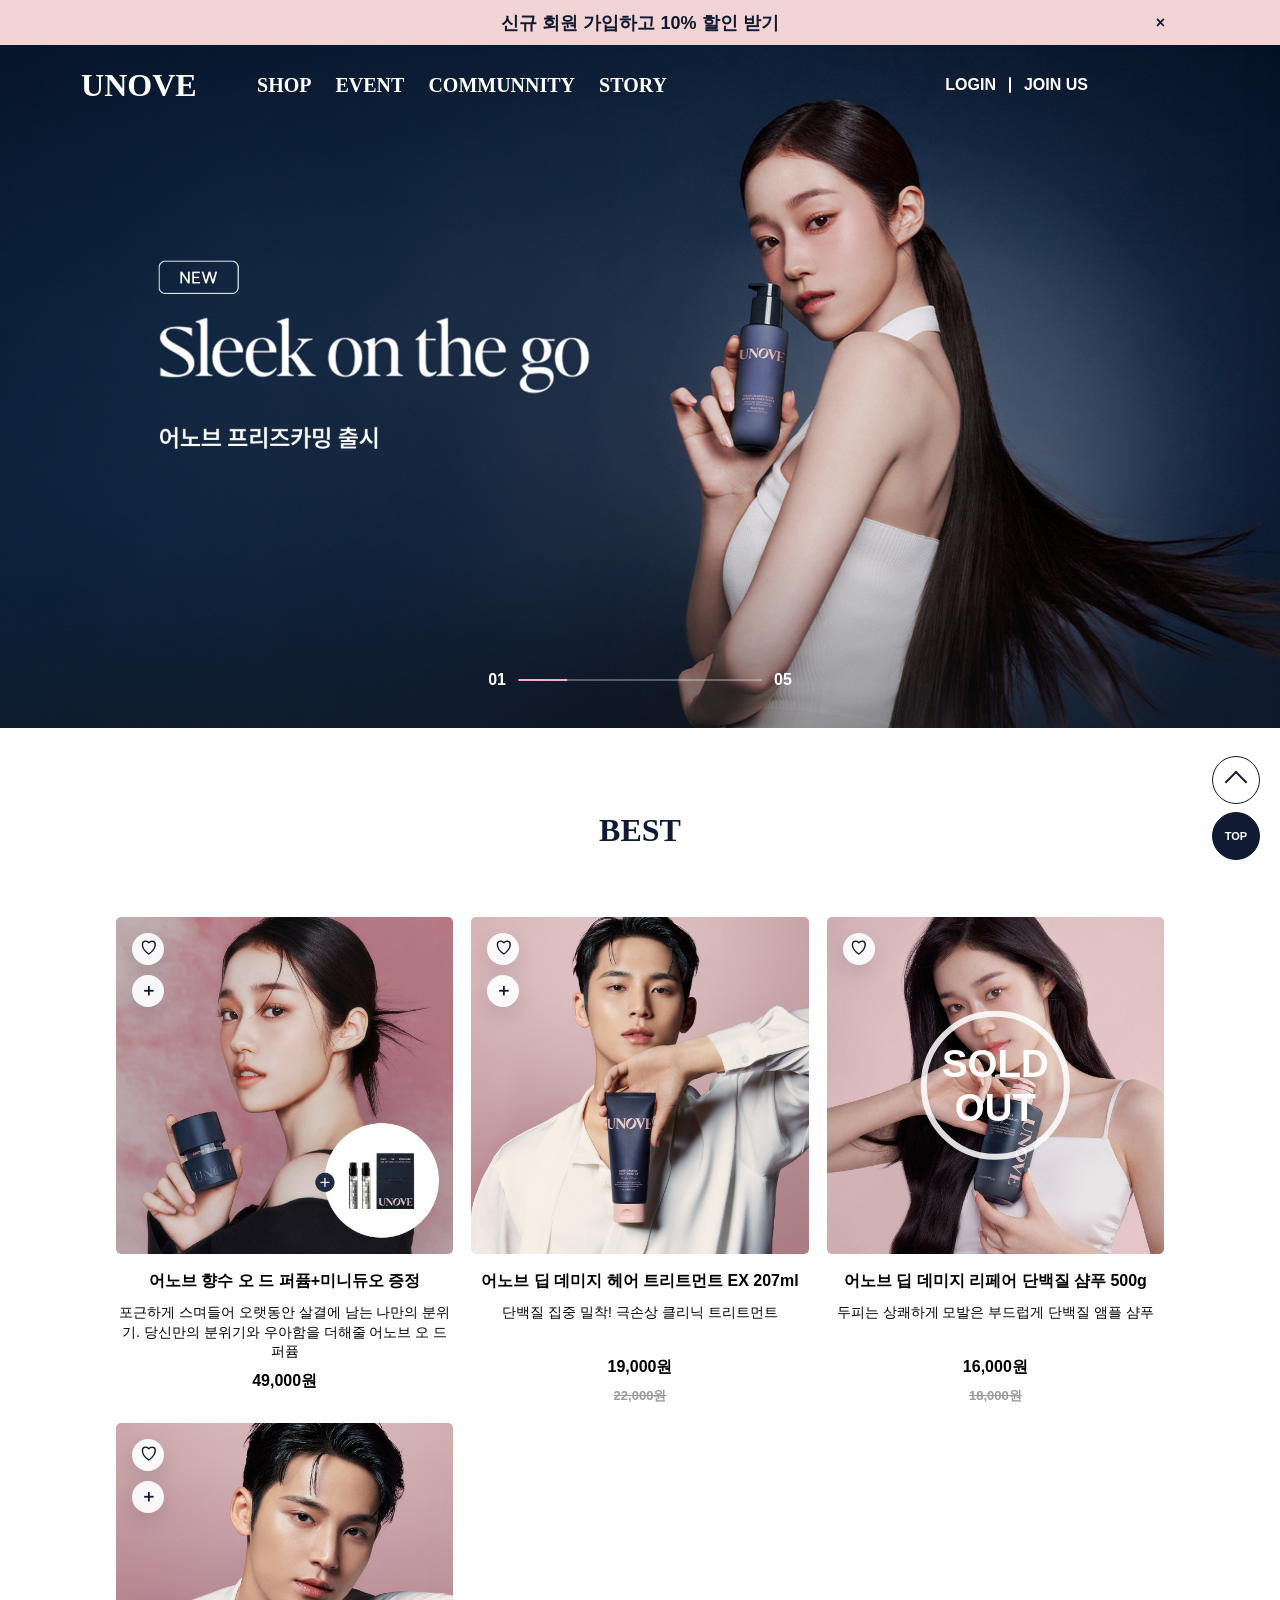
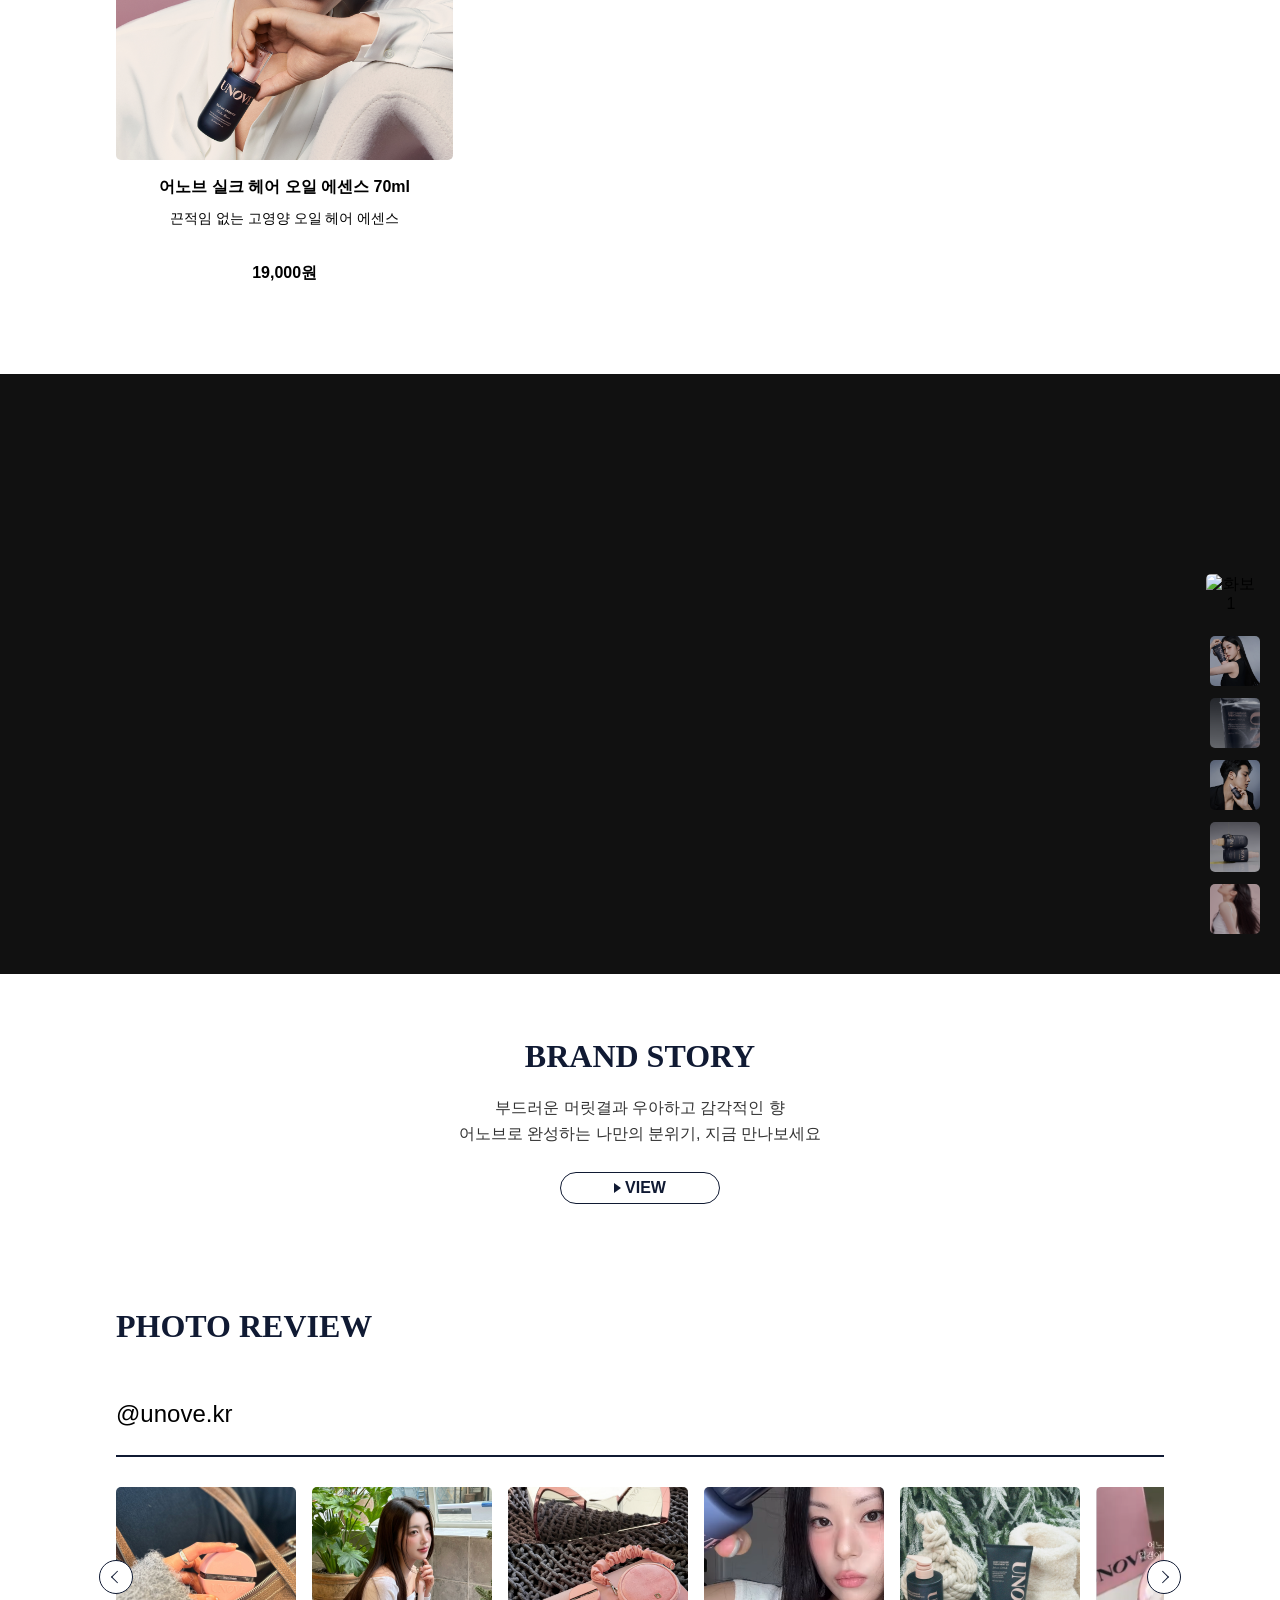
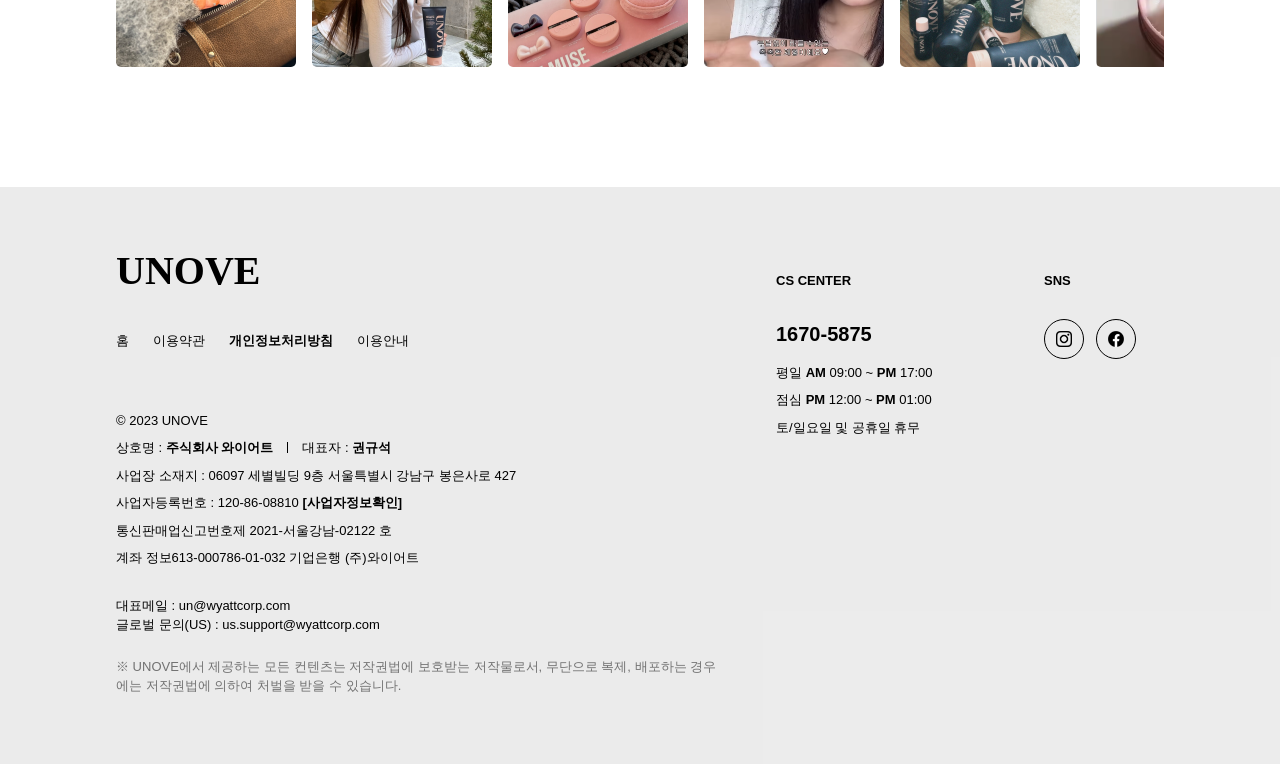
==== index.html @ ceb2dd88 "unove 드가장" ====
<!doctype html>
<html lang="ko">
<head>
	<meta charset="UTF-8"/>
	<meta name="viewport" content="width=device-width, initial-scale=1.0"/>
	<title>UNOVE</title>
	<link rel="stylesheet" href="./css/index.css"/>
	<script src="./js/index.js" defer></script>
</head>
<body>
	<div class="promo" role="banner">
		<p>신규 회원 가입하고 10% 할인 받기</p>
		<button class="promo-close" type="button" aria-label="띠배너 닫기">×</button>
	</div>
	
	<header class="site-header" aria-label="주요 메뉴">
		<button class="mobile-menu" type="button" aria-label="메뉴 열기" aria-expanded="false">
			<span></span><span></span><span></span>
		</button>
		<a class="logo" href="#" aria-label="UNOVE 홈">UNOVE</a>
		<nav class="desktop-nav">
			<a href="#">SHOP</a>
			<a href="#t">EVENT</a>
			<a href="#">COMMUNNITY</a>
			<a href="#">STORY</a>
		</nav>
		<div class="header-actions">
			<a class="account-link" href="#">LOGIN</a>
			<span class="divider"></span>
			<a class="account-link" href="#">JOIN US</a>
			<button type="button" class="icon-button search" aria-label="검색"></button>
			<button type="button" class="icon-button user" aria-label="마이페이지"></button>
			<button type="button" class="icon-button cart" aria-label="장바구니"></button>
		</div>
	</header>
	
	<nav class="mobile-drawer" aria-label="모바일 메뉴">
		<a href="#">SHOP</a>
		<a href="#">EVENT</a>
		<a href="#">COMMUNNITY</a>
		<a href="#">STORY</a>
		<a href="#">LOGIN</a>
		<a href="#">JOIN US</a>
	</nav>
	
	<main>
		<section class="hero" aria-label="신제품 배너">
			<div class="slider-container">
				
				<div class="slide">
					<picture>
						<source media="(max-width: 640px)" srcset="./assets/hero-moblie-01.png"/>
						<source media="(max-width: 1280px)" srcset="./assets/hero-tablet-01.png"/>
						<img src="./assets/hero-desktop-01.png" alt="화보"/>
					</picture>
				</div>
				<div class="slide">
					<picture>
						<source media="(max-width: 640px)" srcset="./assets/hero-moblie-02.png"/>
						<source media="(max-width: 1280px)" srcset="./assets/hero-tabelt-02.png"/>
						<img src="./assets/hero-desktop-02.png" alt="화보"/>
					</picture>
				</div>
				<div class="slide">
					<picture>
						<source media="(max-width: 640px)" srcset="./assets/hero-moblie-03.png"/>
						<source media="(max-width: 1280px)" srcset="./assets/hero-tabelt-03.png"/>
						<img src="./assets/hero-desktop-03.png" alt="화보"/>
					</picture>
				</div>
				<div class="slide">
					<picture>
						<source media="(max-width: 640px)" srcset="./assets/hero-moblie-04.png"/>
						<source media="(max-width: 1280px)" srcset="./assets/hero-tabelt-04.png"/>
						<img src="./assets/hero-desktop-04.png" alt="화보"/>
					</picture>
				</div>
				<div class="slide">
					<picture>
						<source media="(max-width: 640px)" srcset="./assets/hero-moblie-05.png"/>
						<source media="(max-width: 1280px)" srcset="./assets/hero-tabelt-05.png"/>
						<img src="./assets/hero-desktop-05.png" alt="화보"/>
					</picture>
				</div>
				
				<div class="slider-indicator" aria-hidden="true">
					<span class="current-slide">01</span>
					<i><b></b></i>
					<span class="desktop-last">05</span>
					<span class="tablet-last">05</span>
				</div>
			</div>
		</section>
		
		<section class="best" id="shop">
			<h2>BEST</h2>
			<div class="product-grid">
				<article class="product-card">
					<div class="product-image">
						<img src="./assets/best-perfume-desktop.png" alt="어노브 향수 오 드 퍼퓸"/>
						<div class="quick-actions">
							<button type="button" class="like-button" aria-label="찜하기"></button>
							<button type="button" class="bag-button" aria-label="장바구니 담기"></button>
						</div>
					</div>
					<h3>어노브 향수 오 드 퍼퓸+미니듀오 증정</h3>
					<p class="desc">포근하게 스며들어 오랫동안 살결에 남는 나만의 분위기. 당신만의 분위기와 우아함을 더해줄 어노브 오 드 퍼퓸</p>
					<strong>49,000원</strong>
				</article>
				
				<article class="product-card">
					<div class="product-image">
						<img src="./assets/best-treatment-desktop.png" alt="어노브 딥 데미지 헤어 트리트먼트"/>
						<div class="quick-actions">
							<button type="button" class="like-button" aria-label="찜하기"></button>
							<button type="button" class="bag-button" aria-label="장바구니 담기"></button>
						</div>
					</div>
					<h3>어노브 딥 데미지 헤어 트리트먼트 EX 207ml</h3>
					<p class="desc">단백질 집중 밀착! 극손상 클리닉 트리트먼트</p>
					<strong>19,000원</strong>
					<del>22,000원</del>
				</article>
				
				<article class="product-card">
					<div class="product-image">
						<img src="./assets/best-oil-desktop.png" alt="어노브 실크 헤어 오일 에센스"/>
						<div class="quick-actions">
							<button type="button" class="like-button" aria-label="찜하기"></button>
							<button type="button" class="bag-button" aria-label="장바구니 담기"></button>
						</div>
					</div>
					<h3>어노브 실크 헤어 오일 에센스 70ml</h3>
					<p class="desc">끈적임 없는 고영양 오일 헤어 에센스</p>
					<strong>19,000원</strong>
				</article>
				
				<article class="product-card soldout-card">
					<div class="product-image">
						<img src="./assets/best-shampoo-desktop.png" alt="어노브 딥 데미지 리페어 단백질 샴푸"/>
						<div class="quick-actions">
							<button type="button" class="like-button" aria-label="찜하기"></button>
						</div>
						<span class="soldout">SOLD<br/>OUT</span>
					</div>
					<h3>어노브 딥 데미지 리페어 단백질 샴푸 500g</h3>
					<p class="desc">두피는 상쾌하게 모발은 부드럽게 단백질 앰플 샴푸</p>
					<strong>16,000원</strong>
					<del>18,000원</del>
				</article>
			</div>
		</section>
		
		<section class="brand-visual" aria-label="브랜드 스토리 영상">
			<video autoplay muted loop playsinline src="./assets/brand-desktop.mp4">
				어노브 브랜드 스토리 클로즈업
			</video>
			<div class="thumbs" aria-label="브랜드 이미지 선택">
				<button type="button" class="is-active"><img src="./assets/story-thumb-1.png" alt="화보 1"/></button>
				<button type="button"><img src="./assets/story-thumb-2.png" alt="화보 2"/></button>
				<button type="button"><img src="./assets/story-thumb-3.png" alt="화보 3"/></button>
				<button type="button"><img src="./assets/story-thumb-4.png" alt="화보 4"/></button>
				<button type="button"><img src="./assets/story-thumb-5.png" alt="화보 5"/></button>
				<button type="button"><img src="./assets/story-thumb-6.png" alt="화보 6"/></button>
			</div>
		</section>
		
		<section class="brand-copy" id="story">
			<h2>BRAND STORY</h2>
			<p>부드러운 머릿결과 우아하고 감각적인 향<br/>어노브로 완성하는 나만의 분위기, 지금 만나보세요</p>
			<a class="view-link" href="#"><span></span>VIEW</a>
		</section>
		
		<section class="reviews" id="community">
			<div class="section-head">
				<h2>PHOTO REVIEW</h2>
				<span>@unove.kr</span>
			</div>
			<div class="review-wrap">
				<button type="button" class="review-nav prev" aria-label="이전 리뷰"></button>
				<div class="review-strip" aria-label="포토 리뷰 목록">
					<img src="./assets/review-1.png" alt="포토 리뷰 1"/>
					<img src="./assets/review-2.png" alt="포토 리뷰 2"/>
					<img src="./assets/review-3.png" alt="포토 리뷰 3"/>
					<img src="./assets/review-4.png" alt="포토 리뷰 4"/>
					<img src="./assets/review-5.png" alt="포토 리뷰 5"/>
					<img src="./assets/review-6.png" alt="포토 리뷰 6"/>
					<img src="./assets/review-7.png" alt="포토 리뷰 7"/>
					<img src="./assets/review-8.png" alt="포토 리뷰 8"/>
				</div>
				<button type="button" class="review-nav next" aria-label="다음 리뷰"></button>
			</div>
		</section>
	</main>
	
	<footer class="footer">
		<div class="footer-inner">
			<div class="footer-info">
				<strong class="footer-logo">UNOVE</strong>
				<nav>
					<a href="#">홈</a>
					<a href="#">이용약관</a>
					<a href="#"><b>개인정보처리방침</b></a>
					<a href="#">이용안내</a>
				</nav>
				<p>© 2023 UNOVE</p>
				<p>상호명 : <b>주식회사 와이어트</b><span class="pipe"></span>대표자 : <b>권규석</b></p>
				<p>사업장 소재지 : 06097 세별빌딩 9층 서울특별시 강남구 봉은사로 427</p>
				<p>사업자등록번호 : 120-86-08810 <b>[사업자정보확인]</b></p>
				<p>통신판매업신고번호제 2021-서울강남-02122 호</p>
				<p>계좌 정보613-000786-01-032 기업은행 (주)와이어트</p>
				<p class="mail">대표메일 : un@wyattcorp.com<br/>글로벌 문의(US) : us.support@wyattcorp.com</p>
				<p class="copyright">※ UNOVE에서 제공하는 모든 컨텐츠는 저작권법에 보호받는 저작물로서, 무단으로 복제, 배포하는 경우에는 저작권법에 의하여 처벌을 받을 수
				                     있습니다.</p>
			</div>
			<div class="cs">
				<h2>CS CENTER</h2>
				<strong>1670-5875</strong>
				<p>평일 <b>AM</b> 09:00 ~ <b>PM</b> 17:00</p>
				<p>점심 <b>PM</b> 12:00 ~ <b>PM</b> 01:00</p>
				<p>토/일요일 및 공휴일 휴무</p>
			</div>
			<div class="sns">
				<h2>SNS</h2>
				<a href="#" aria-label="Instagram"><img src="./assets/instagram.png" alt=""/></a>
				<a href="#" aria-label="Facebook"><img src="./assets/facebook.png" alt=""/></a>
			</div>
		</div>
	</footer>
	
	<div class="floating">
		<button type="button" class="contact-button" aria-label="문의하기"></button>
		<button type="button" class="top-button" aria-label="맨 위로">TOP</button>
	</div>
	
	<div class="toast" role="status" aria-live="polite"></div>
</body>
</html>
---- css/index.css ----
:root {
    --navy: #101a33;
    --pink: #f3d4d4;
    --accent: #ffaac9;
    --text: #323232;
    --footer: rgba(235, 235, 235, 0.96);
    --content: min(75vw, 1440px);
}

* {
    box-sizing: border-box;
}

html {
    scroll-behavior: smooth;
}

body {
    margin: 0;
    background: #fff;
    color: #000;
    font-family: "SUIT", "Pretendard", "Apple SD Gothic Neo", Arial, sans-serif;
}

body.drawer-open {
    overflow: hidden;
}

a {
    color: inherit;
    text-decoration: none;
}

button {
    border: 0;
    background: none;
    color: inherit;
    font: inherit;
}

img {
    display: block;
    max-width: 100%;
}

/* ==========================================================================
   PROMO BANNER
   ========================================================================== */
.promo {
    position: relative;
    z-index: 20;
    height: 45px;
    display: flex;
    align-items: center;
    justify-content: center;
    background: var(--pink);
    color: var(--navy);
    font-size: 18px;
    font-weight: 700;
    transition: transform 0.35s ease, opacity 0.35s ease, height 0.35s ease;
}

.promo.is-hidden {
    height: 0;
    opacity: 0;
    transform: translateY(-100%);
    overflow: hidden;
}

.promo p {
    margin: 0;
}

.promo-close {
    position: absolute;
    right: 8.4vw;
    top: 50%;
    width: 24px;
    height: 24px;
    transform: translateY(-50%);
    cursor: pointer;
    font-size: 16px;
    line-height: 20px;
}

/* ==========================================================================
   SITE HEADER
   ========================================================================== */
.site-header {
    position: absolute;
    z-index: 14;
    top: 45px;
    left: 50%;
    width: 100%;
    height: 100px;
    transform: translateX(-50%);
    display: flex;
    align-items: center;
    padding: 0 12.5vw;
    color: #fff;
    transition: background-color 0.28s ease, color 0.28s ease, top 0.35s ease;
}

.site-header:hover,
.site-header.is-scrolled,
.site-header.is-menu-open {
    background: rgba(255, 255, 255, 0.94);
    color: var(--navy);
}

.site-header.is-banner-closed {
    top: 0;
}

.logo,
.footer-logo {
    font-family: Georgia, "Times New Roman", serif;
    font-weight: 700;
}

.logo {
    width: 140px;
    font-size: 40px;
    line-height: 1;
}

.desktop-nav {
    display: flex;
    align-items: center;
    gap: 30px;
    margin-left: 48px;
    font-family: Georgia, "Times New Roman", serif;
    font-size: 24px;
    font-weight: 700;
}

.desktop-nav a,
.account-link,
.view-link,
.product-image,
.thumbs button,
.review-nav,
.floating button {
    transition: transform 0.22s ease, opacity 0.22s ease, background-color 0.22s ease, color 0.22s ease;
}

.desktop-nav a:hover,
.account-link:hover,
.view-link:hover {
    opacity: 0.72;
}

.header-actions {
    display: flex;
    align-items: center;
    gap: 16px;
    margin-left: auto;
    font-size: 18px;
    font-weight: 700;
}

.divider {
    width: 2px;
    height: 16px;
    border-radius: 1px;
    background: currentColor;
}

.icon-button {
    width: 32px;
    height: 32px;
    cursor: pointer;
    background: center / 32px no-repeat;
    filter: brightness(0) invert(1);
}

.site-header:hover .icon-button,
.site-header.is-scrolled .icon-button,
.site-header.is-menu-open .icon-button {
    filter: none;
}

.icon-button.search {
    background-image: url("../assets/icon-search.png");
}

.icon-button.user {
    background-image: url("../assets/icon-user.png");
}

.icon-button.cart {
    background-image: url("../assets/icon-cart.png");
}

.mobile-menu,
.mobile-drawer {
    display: none;
}

/* ==========================================================================
   HERO BANNER SLIDER (확대 애니메이션 완전 제거 버전)
   ========================================================================== */
.hero {
    position: relative;
    height: 1035px;
    overflow: hidden;
    background: var(--navy);
}

.slider-container {
    position: relative;
    width: 100%;
    height: 100%;
}

.slide {
    position: absolute;
    inset: 0;
    width: 100%;
    height: 100%;
    opacity: 0;
    z-index: 1;
    transition: opacity 0.8s ease-in-out;
}

.slide.is-active {
    opacity: 1;
    z-index: 2;
}

.slide::after {
    content: "";
    position: absolute;
    inset: 0;
    background: rgba(16, 26, 51, 0);
    pointer-events: none;
    animation: heroPulse 5s ease-in-out infinite alternate;
}

.slide picture,
.slide img {
    width: 100%;
    height: 100%;
}

.slide img {
    object-fit: cover;
    /* 💡 확대 효과(animation) 코드를 완전히 제거하여 정적으로 노출됩니다 */
}

.hero .slider-indicator {
    position: absolute;
    z-index: 10;
    left: 50%;
    bottom: 69px;
    transform: translateX(-50%);
    display: grid;
    grid-template-columns: auto 342px auto;
    align-items: center;
    gap: 18px;
    color: #fff;
    font-size: 20px;
    font-weight: 700;
}

.slider-indicator i {
    position: relative;
    height: 4px;
    overflow: hidden;
    border-radius: 4px;
    background: rgba(255, 255, 255, 0.3);
}

.slider-indicator b {
    display: block;
    width: var(--progress, 20%);
    height: 100%;
    background: var(--accent);
    transition: width 0.45s ease;
}

.tablet-last {
    display: none;
}

/* ==========================================================================
   BEST PRODUCTS
   ========================================================================== */
.best {
    padding: 120px 0 90px;
    text-align: center;
}

.best h2,
.brand-copy h2,
.reviews h2 {
    margin: 0;
    color: var(--navy);
    font-family: Georgia, "Times New Roman", serif;
    font-size: 32px;
    line-height: 1.4;
}

.product-grid {
    width: var(--content);
    margin: 64px auto 0;
    display: grid;
    grid-template-columns: repeat(4, minmax(0, 1fr));
    gap: 24px;
}

.product-card {
    position: relative;
    text-align: center;
}

.product-image {
    position: relative;
    overflow: hidden;
    border-radius: 5px;
    aspect-ratio: 1;
    background: #f2d4d7;
}

.product-card:hover .product-image {
    transform: translateY(-6px);
}

.product-image img {
    width: 100%;
    height: 100%;
    object-fit: cover;
    transition: transform 0.45s ease;
}

.product-card:hover .product-image img {
    transform: scale(1.04);
}

.quick-actions {
    position: absolute;
    left: 16px;
    top: 16px;
    display: flex;
    gap: 10px;
    flex-direction: column;
    opacity: 0;
    transform: translateY(-8px);
    transition: opacity 0.25s ease, transform 0.25s ease;
}

.product-card:hover .quick-actions,
.quick-actions:focus-within {
    opacity: 1;
    transform: translateY(0);
}

.quick-actions button {
    width: 32px;
    height: 32px;
    border-radius: 50%;
    background: rgba(255, 255, 255, 0.92);
    color: var(--navy);
    cursor: pointer;
    font-size: 17px;
    font-weight: 800;
    box-shadow: 0 8px 20px rgba(16, 26, 51, 0.12);
}

.like-button::before {
    content: "♡";
}

.like-button.is-active::before {
    content: "♥";
}

.bag-button::before {
    content: "＋";
}

.bag-button.is-active::before {
    content: "✓";
}

.product-card h3 {
    min-height: 25px;
    margin: 16px 0 8px;
    font-size: 18px;
    font-weight: 800;
    line-height: 1.4;
}

.product-card .desc {
    min-height: 45px;
    margin: 0 auto 8px;
    color: #000;
    font-size: 16px;
    line-height: 1.4;
}

.product-card strong {
    display: block;
    font-size: 16px;
    line-height: 1.4;
}

.product-card del {
    display: block;
    margin-top: 8px;
    color: #9f9a9a;
    font-size: 13px;
    font-weight: 700;
}

.soldout {
    position: absolute;
    top: 50%;
    left: 50%;
    width: 44%;
    aspect-ratio: 1;
    transform: translate(-50%, -50%);
    display: flex;
    align-items: center;
    justify-content: center;
    border: 6px solid rgba(255, 255, 255, 0.86);
    border-radius: 50%;
    color: #fff;
    font-size: clamp(18px, 3vw, 42px);
    font-weight: 700;
    line-height: 1.15;
}

/* ==========================================================================
   BRAND VISUAL & COPY
   ========================================================================= */
.brand-visual {
    position: relative;
    height: 900px;
    overflow: hidden;
    background: #111;
}

.brand-visual video {
    width: 100%;
    height: 100%;
    object-fit: cover;
}

.thumbs {
    position: absolute;
    right: 60px;
    bottom: 40px;
    display: flex;
    flex-direction: column;
    gap: 12px;
}

.thumbs button {
    width: 80px;
    height: 80px;
    padding: 0;
    border-radius: 5px;
    overflow: hidden;
    cursor: pointer;
    opacity: 0.72;
}

.thumbs button:hover,
.thumbs button.is-active {
    opacity: 1;
    transform: translateX(-4px);
}

.thumbs img {
    width: 100%;
    height: 100%;
    object-fit: cover;
}

.brand-copy {
    padding: 80px 20px 118px;
    text-align: center;
}

.brand-copy p {
    margin: 16px 0 26px;
    color: var(--text);
    font-size: 16px;
    line-height: 1.6;
}

.view-link {
    display: inline-flex;
    align-items: center;
    justify-content: center;
    gap: 4px;
    width: 160px;
    height: 32px;
    border: 1px solid var(--navy);
    border-radius: 16px;
    color: var(--navy);
    font-size: 16px;
    font-weight: 700;
}

.view-link:hover {
    background: var(--navy);
    color: #fff;
}

.view-link span {
    width: 0;
    height: 0;
    border-top: 5px solid transparent;
    border-bottom: 5px solid transparent;
    border-left: 7px solid currentColor;
}

/* ==========================================================================
   PHOTO REVIEWS
   ========================================================================== */
.reviews {
    width: var(--content);
    margin: 0 auto;
    padding: 0 0 120px;
}

.section-head {
    border-bottom: 2px solid var(--navy);
    padding-bottom: 22px;
}

.section-head span {
    display: block;
    margin-top: 50px;
    font-size: 24px;
    line-height: 1.6;
}

.review-wrap {
    position: relative;
}

.review-strip {
    display: flex;
    gap: 16px;
    margin-top: 30px;
    overflow-x: auto;
    scroll-behavior: smooth;
    scrollbar-width: none;
}

.review-strip::-webkit-scrollbar {
    display: none;
}

.review-strip img {
    flex: 0 0 180px;
    width: 180px;
    height: 180px;
    border-radius: 5px;
    object-fit: cover;
    transition: transform 0.25s ease;
}

.review-strip img:hover {
    transform: scale(1.03);
}

.review-nav {
    position: absolute;
    z-index: 2;
    top: 50%;
    width: 34px;
    height: 34px;
    transform: translateY(-50%);
    border: 1px solid var(--navy);
    border-radius: 50%;
    background: #fff;
    color: var(--navy);
    cursor: pointer;
}

.review-nav.prev {
    left: -17px;
}

.review-nav.next {
    right: -17px;
}

.review-nav::before {
    content: "";
    position: absolute;
    top: 50%;
    left: 50%;
    width: 8px;
    height: 8px;
    border-top: 1.5px solid currentColor;
    border-right: 1.5px solid currentColor;
}

.review-nav.prev::before {
    transform: translate(-35%, -50%) rotate(-135deg);
}

.review-nav.next::before {
    transform: translate(-65%, -50%) rotate(45deg);
}

.review-nav:hover {
    background: var(--navy);
    color: #fff;
}

/* ==========================================================================
   FOOTER
   ========================================================================== */
.footer {
    background: var(--footer);
}

.footer-inner {
    width: var(--content);
    min-height: 542px;
    margin: 0 auto;
    display: grid;
    grid-template-columns: 1fr 220px 160px;
    gap: 80px;
    padding: 80px 0 60px;
    font-size: 13px;
    line-height: 1.5;
}

.footer-logo {
    display: block;
    margin-bottom: 40px;
    font-size: 40px;
    line-height: 1;
}

.footer nav {
    display: flex;
    gap: 24px;
    margin-bottom: 60px;
}

.footer p {
    margin: 0 0 8px;
}

.footer .mail {
    margin-top: 28px;
}

.copyright {
    margin-top: 22px !important;
    color: #727272;
}

.pipe {
    display: inline-block;
    width: 1px;
    height: 11px;
    margin: 0 14px;
    background: #000;
    vertical-align: -1px;
}

.cs h2,
.sns h2 {
    margin: 20px 0 28px;
    font-size: 13px;
    font-weight: 800;
}

.cs strong {
    display: block;
    margin-bottom: 14px;
    font-size: 20px;
}

.sns a {
    display: inline-flex;
    width: 40px;
    height: 40px;
    align-items: center;
    justify-content: center;
    margin-right: 8px;
    border: 1px solid #000;
    border-radius: 50%;
}

.sns img {
    width: 16px;
    height: 16px;
}

/* ==========================================================================
   FLOATING COMPONENTS & TOAST
   ========================================================================== */
.floating {
    position: fixed;
    z-index: 15;
    right: 40px;
    bottom: 50px;
    display: flex;
    flex-direction: column;
    gap: 8px;
}

.floating button {
    width: 56px;
    height: 56px;
    border: 1px solid var(--navy);
    border-radius: 50%;
    background: #fff;
    color: var(--navy);
    cursor: pointer;
    font-size: 11px;
    font-weight: 800;
}

.contact-button::before {
    content: "";
    display: block;
    width: 14px;
    height: 14px;
    margin: 4px auto 0;
    border-top: 2px solid currentColor;
    border-left: 2px solid currentColor;
    transform: rotate(45deg);
}

.floating .top-button {
    background: var(--navy);
    color: #fff;
}

.floating button:hover {
    transform: translateY(-3px);
}

.toast {
    position: fixed;
    z-index: 30;
    left: 50%;
    bottom: 34px;
    transform: translate(-50%, 20px);
    padding: 12px 18px;
    border-radius: 999px;
    background: var(--navy);
    color: #fff;
    font-size: 14px;
    opacity: 0;
    pointer-events: none;
    transition: opacity 0.25s ease, transform 0.25s ease;
}

.toast.is-visible {
    opacity: 1;
    transform: translate(-50%, 0);
}

/* ==========================================================================
   ANIMATIONS
   ========================================================================== */
@keyframes heroPulse {
    from {
        background: rgba(16, 26, 51, 0);
    }
    to {
        background: rgba(16, 26, 51, 0.08);
    }
}

/* ==========================================================================
   MEDIA QUERY - TABLET (max-width: 1280px)
   ========================================================================== */
@media (max-width: 1280px) {
    :root {
        --content: min(87.34vw, 1048px);
    }

    .site-header {
        height: 80px;
        padding: 0 6.33vw;
    }

    .logo {
        width: 128px;
        font-size: 32px;
    }

    .desktop-nav {
        gap: 24px;
        margin-left: 48px;
        font-size: 20px;
    }

    .header-actions {
        gap: 13px;
        font-size: 16px;
    }

    .icon-button {
        width: 24px;
        height: 24px;
        background-size: 24px;
    }

    .hero {
        height: 683px;
    }

    .hero .slider-indicator {
        bottom: 39px;
        grid-template-columns: auto 244px auto;
        gap: 12px;
        font-size: 16px;
    }

    .slider-indicator i {
        height: 2px;
    }

    .desktop-last {
        display: none;
    }

    .tablet-last {
        display: inline;
    }

    .best {
        padding-top: 80px;
    }

    .product-grid {
        margin-top: 64px;
        grid-template-columns: repeat(3, 1fr);
        gap: 18px;
    }

    .product-card:nth-child(3) {
        order: 4;
    }

    .product-card:nth-child(4) {
        order: 3;
    }

    .product-card h3 {
        font-size: 16px;
    }

    .product-card .desc {
        font-size: 14px;
    }

    .quick-actions {
        opacity: 1;
        transform: none;
    }

    .brand-visual {
        height: 600px;
    }

    .thumbs {
        right: 20px;
        bottom: 40px;
    }

    .thumbs button {
        width: 50px;
        height: 50px;
    }

    .brand-copy {
        padding-top: 60px;
        padding-bottom: 100px;
    }

    .section-head span {
        margin-top: 46px;
    }

    .footer-inner {
        min-height: 484px;
        grid-template-columns: 1fr 220px 120px;
        gap: 48px;
        padding-top: 64px;
    }

    .floating {
        right: 20px;
        bottom: 40px;
    }

    .floating button {
        width: 48px;
        height: 48px;
    }
}

/* ==========================================================================
   MEDIA QUERY - MOBILE (max-width: 640px)
   ========================================================================== */
@media (max-width: 640px) {
    :root {
        --content: calc(100vw - 40px);
    }

    .promo {
        height: 40px;
        font-size: 13px;
    }

    .promo-close {
        display: none;
    }

    .site-header {
        top: 40px;
        height: 56px;
        padding: 0 20px;
    }

    .site-header.is-banner-closed {
        top: 0;
    }

    .mobile-menu {
        display: flex;
        width: 24px;
        height: 24px;
        flex-direction: column;
        justify-content: center;
        gap: 4px;
        cursor: pointer;
    }

    .mobile-menu span {
        width: 16px;
        height: 1.5px;
        background: currentColor;
        transition: transform 0.25s ease, opacity 0.25s ease;
    }

    .site-header.is-menu-open .mobile-menu span:nth-child(1) {
        transform: translateY(5.5px) rotate(45deg);
    }

    .site-header.is-menu-open .mobile-menu span:nth-child(2) {
        opacity: 0;
    }

    .site-header.is-menu-open .mobile-menu span:nth-child(3) {
        transform: translateY(-5.5px) rotate(-45deg);
    }

    .mobile-drawer {
        position: fixed;
        z-index: 13;
        top: 96px;
        left: 0;
        right: 0;
        display: grid;
        gap: 18px;
        padding: 24px 20px 28px;
        background: rgba(255, 255, 255, 0.96);
        color: var(--navy);
        font-family: Georgia, "Times New Roman", serif;
        font-size: 20px;
        font-weight: 700;
        transform: translateY(-130%);
        transition: transform 0.28s ease;
    }

    .mobile-drawer.is-open {
        transform: translateY(0);
    }

    .mobile-drawer.is-banner-closed {
        top: 56px;
    }

    .logo {
        position: absolute;
        left: 76px;
        width: auto;
        font-size: 24px;
    }

    .desktop-nav,
    .account-link,
    .divider,
    .icon-button.search {
        display: none;
    }

    .header-actions {
        gap: 12px;
        margin-left: auto;
    }

    .hero {
        height: 320px;
    }

    .hero .slider-indicator {
        bottom: 20px;
        grid-template-columns: 100px;
        gap: 0;
    }

    .slider-indicator span {
        display: none;
    }

    .slider-indicator i {
        width: 100px;
    }

    .best {
        padding: 48px 0 62px;
    }

    .best h2,
    .brand-copy h2,
    .reviews h2 {
        font-size: 20px;
    }

    .product-grid {
        margin-top: 24px;
        grid-template-columns: repeat(2, 1fr);
        gap: 28px 12px;
    }

    .product-card:nth-child(3),
    .product-card:nth-child(4) {
        order: initial;
    }

    .product-card h3 {
        min-height: 36px;
        margin-top: 12px;
        font-size: 13px;
        font-weight: 500;
    }

    .product-card .desc {
        display: none;
    }

    .product-card strong {
        font-size: 13px;
        font-weight: 700;
    }

    .product-card del {
        margin-top: 2px;
        font-size: 11px;
    }

    .quick-actions {
        left: 8px;
        top: 8px;
        gap: 4px;
    }

    .quick-actions button {
        width: 16px;
        height: 16px;
        font-size: 10px;
    }

    .soldout {
        width: 60%;
        border-width: 3px;
        font-size: 16px;
    }

    .brand-visual {
        height: 180px;
    }

    .thumbs {
        display: none;
    }

    .brand-copy {
        padding: 32px 20px 60px;
    }

    .brand-copy p {
        margin: 10px 0 20px;
        font-size: 13px;
    }

    .view-link {
        width: 140px;
        height: 40px;
        border-color: #565656;
        border-radius: 4px;
        color: #565656;
        font-size: 13px;
    }

    .view-link:hover {
        background: #565656;
        color: #fff;
    }

    .reviews {
        padding-bottom: 80px;
    }

    .section-head {
        padding-bottom: 8px;
        border-bottom-width: 1px;
    }

    .section-head span {
        margin-top: 8px;
        font-size: 16px;
    }

    .review-strip {
        width: 280px;
        height: 260px;
        margin-top: 16px;
        overflow: hidden;
    }

    .review-strip img {
        flex: 0 0 220px;
        width: 220px;
        height: 260px;
    }

    .review-nav {
        top: 146px;
        width: 30px;
        height: 260px;
        border: 0;
        border-radius: 0;
        background: rgba(255, 255, 255, 0.82);
    }

    .review-nav.prev {
        left: 0;
    }

    .review-nav.next {
        right: 0;
    }

    .footer-inner {
        width: 100%;
        min-height: 452px;
        display: block;
        padding: 16px 20px 24px;
        font-size: 10px;
    }

    .footer-logo {
        margin-bottom: 12px;
        font-size: 32px;
    }

    .footer nav {
        gap: 14px;
        margin: 16px 0;
        font-size: 13px;
    }

    .footer-info p {
        color: #5b5b5b;
    }

    .footer-info > p:first-of-type {
        margin-top: 68px;
        color: #000;
    }

    .footer .mail {
        position: absolute;
        margin-top: 0;
        top: 196px;
        color: #000;
        font-size: 12px;
    }

    .footer {
        position: relative;
    }

    .copyright {
        display: none;
    }

    .pipe {
        height: 8px;
        margin: 0 8px;
        background: #5b5b5b;
    }

    .cs {
        position: absolute;
        left: 20px;
        top: 64px;
        font-size: 12px;
    }

    .cs h2,
    .sns h2 {
        display: none;
    }

    .cs strong {
        margin-bottom: 4px;
        font-size: 16px;
    }

    .cs p {
        margin: 0 0 4px;
    }

    .sns {
        position: absolute;
        right: 20px;
        top: 64px;
    }

    .sns a {
        width: 32px;
        height: 32px;
        margin-right: 4px;
    }

    .floating {
        right: 16px;
        bottom: 12px;
        gap: 4px;
    }

    .floating button {
        width: 36px;
        height: 36px;
        font-size: 9px;
    }
}
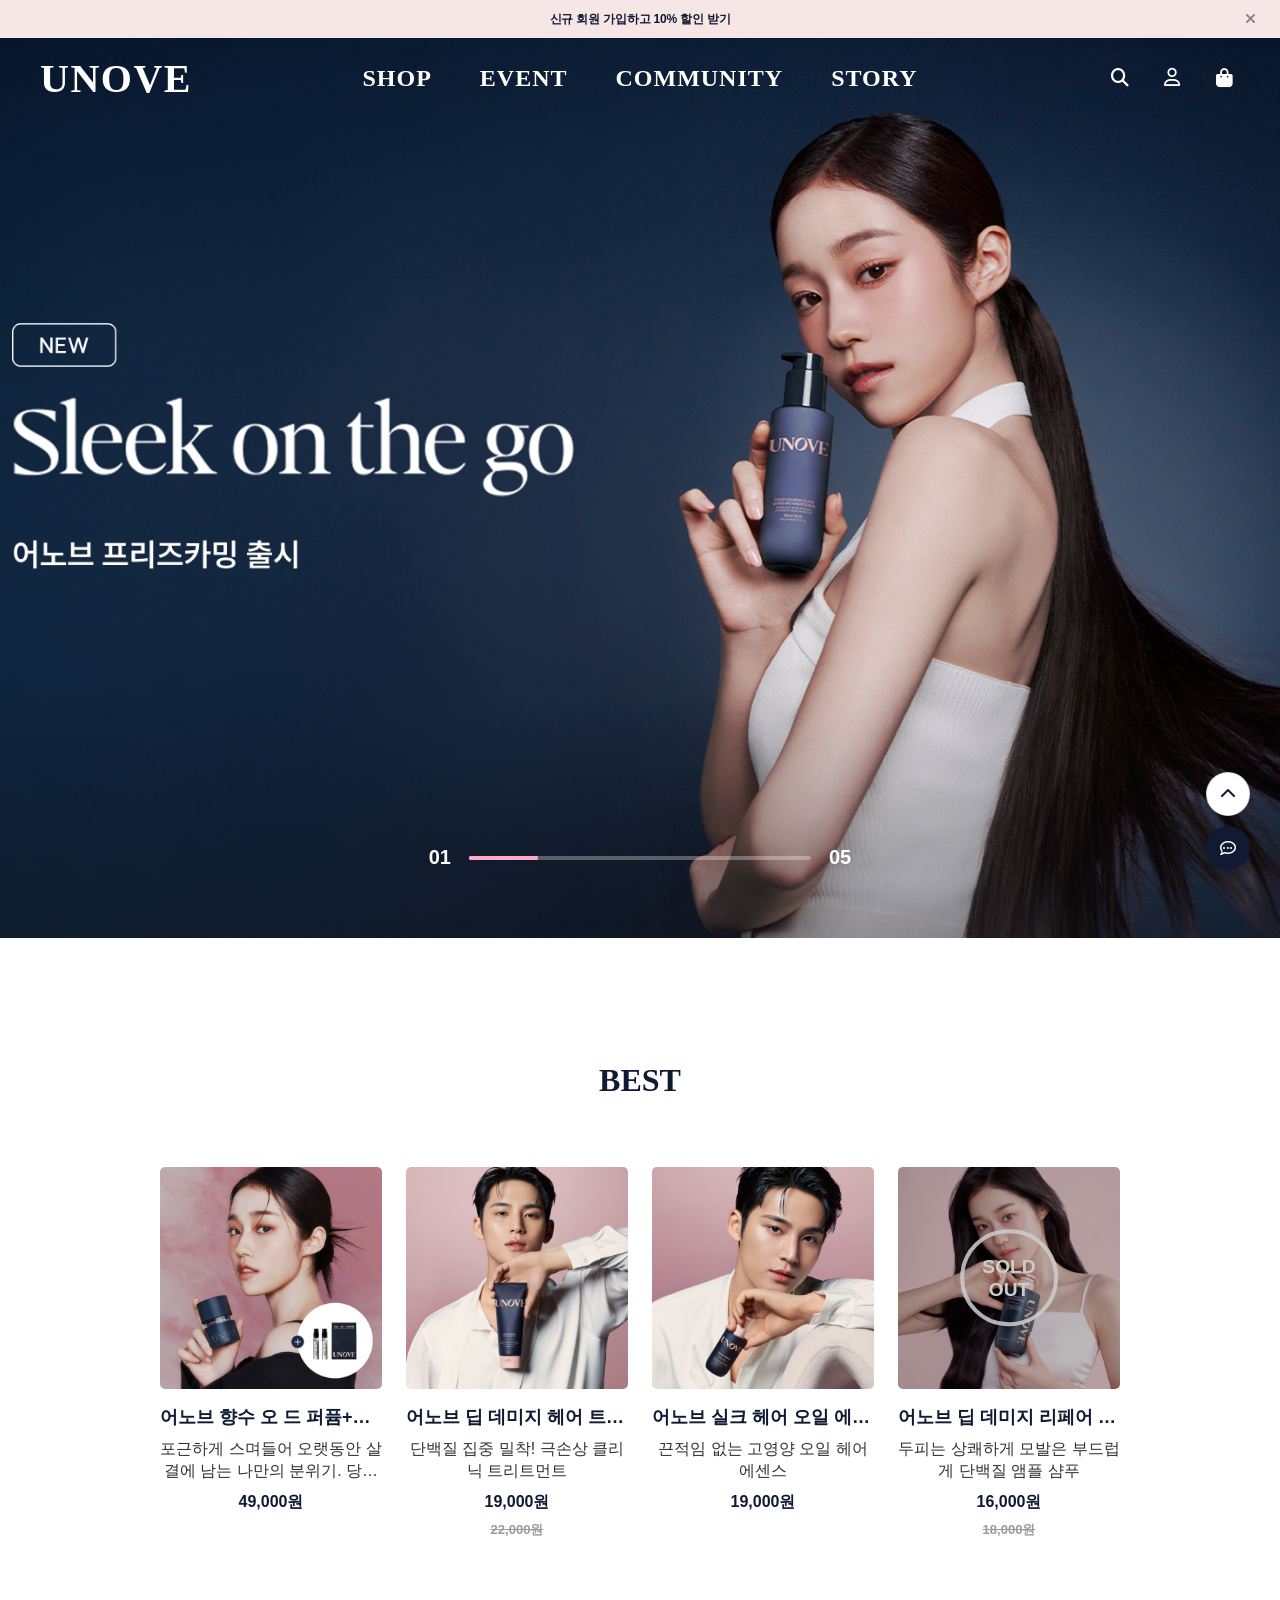
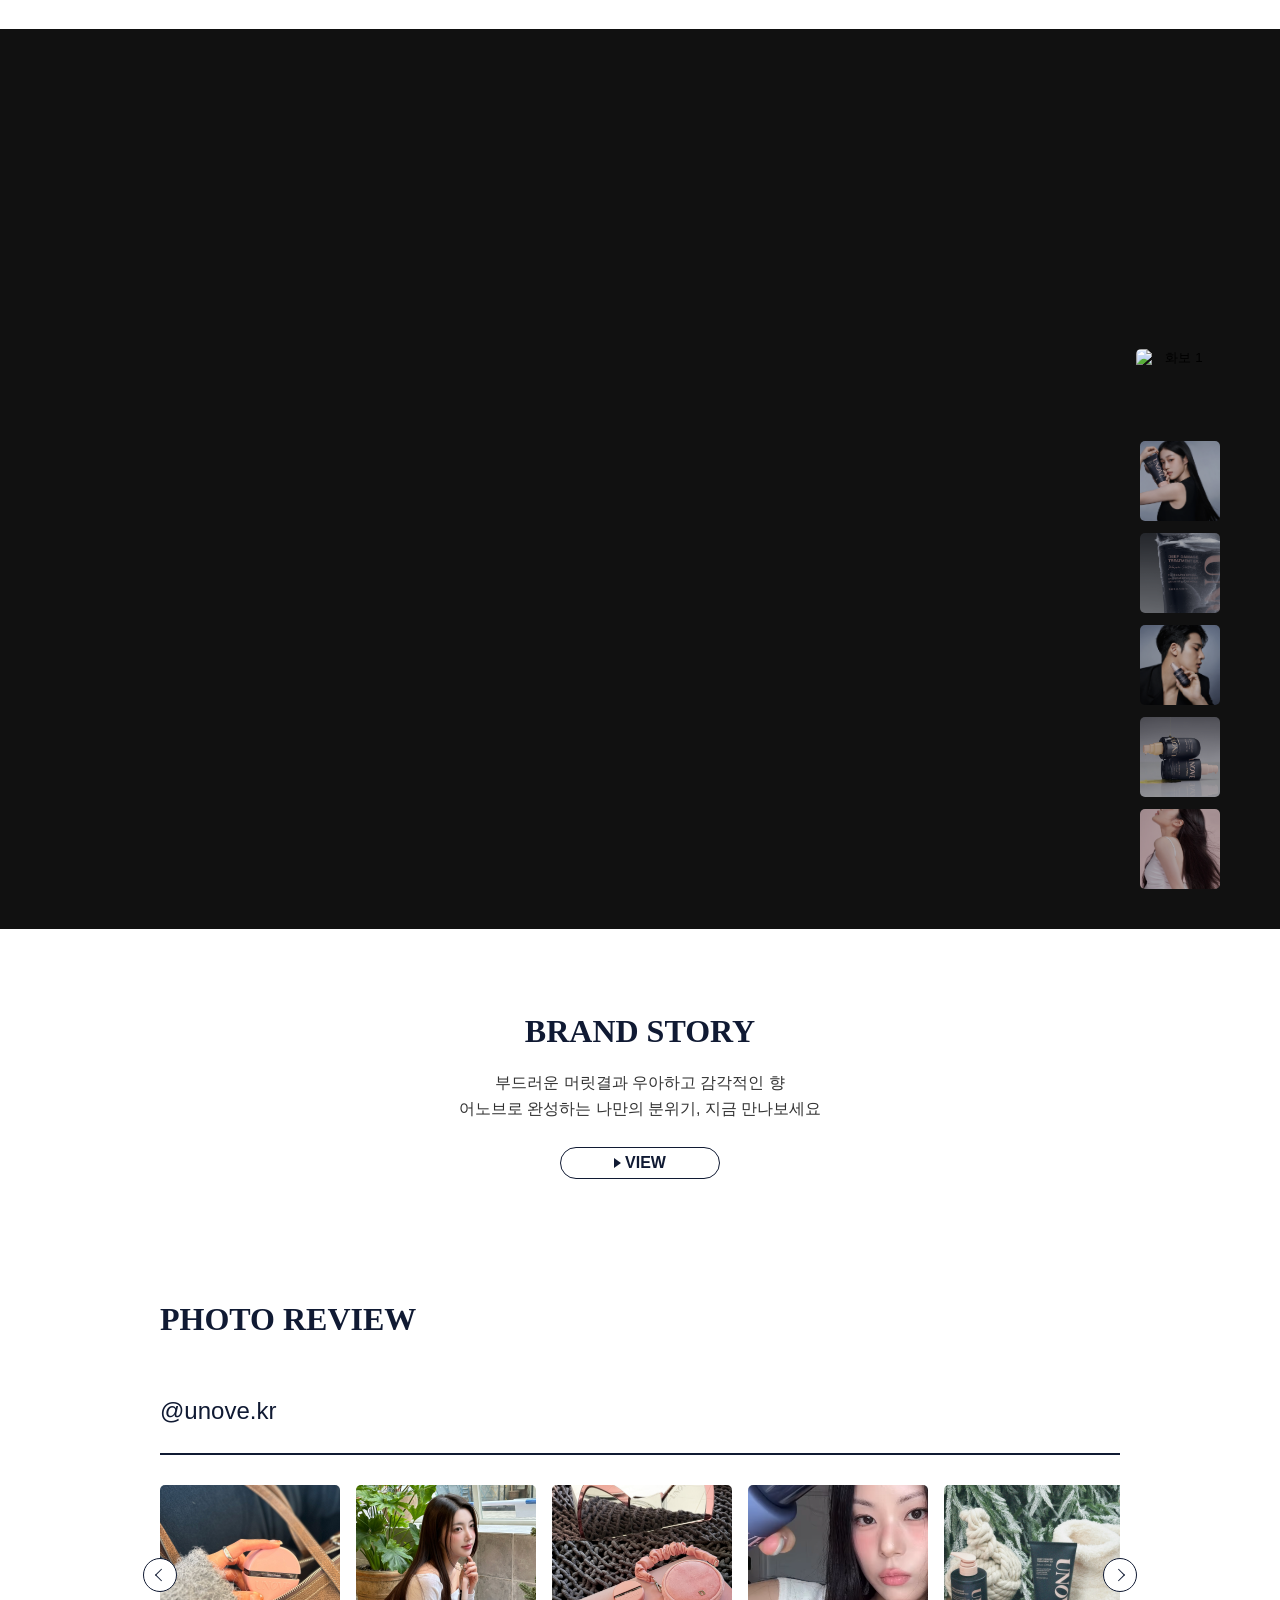
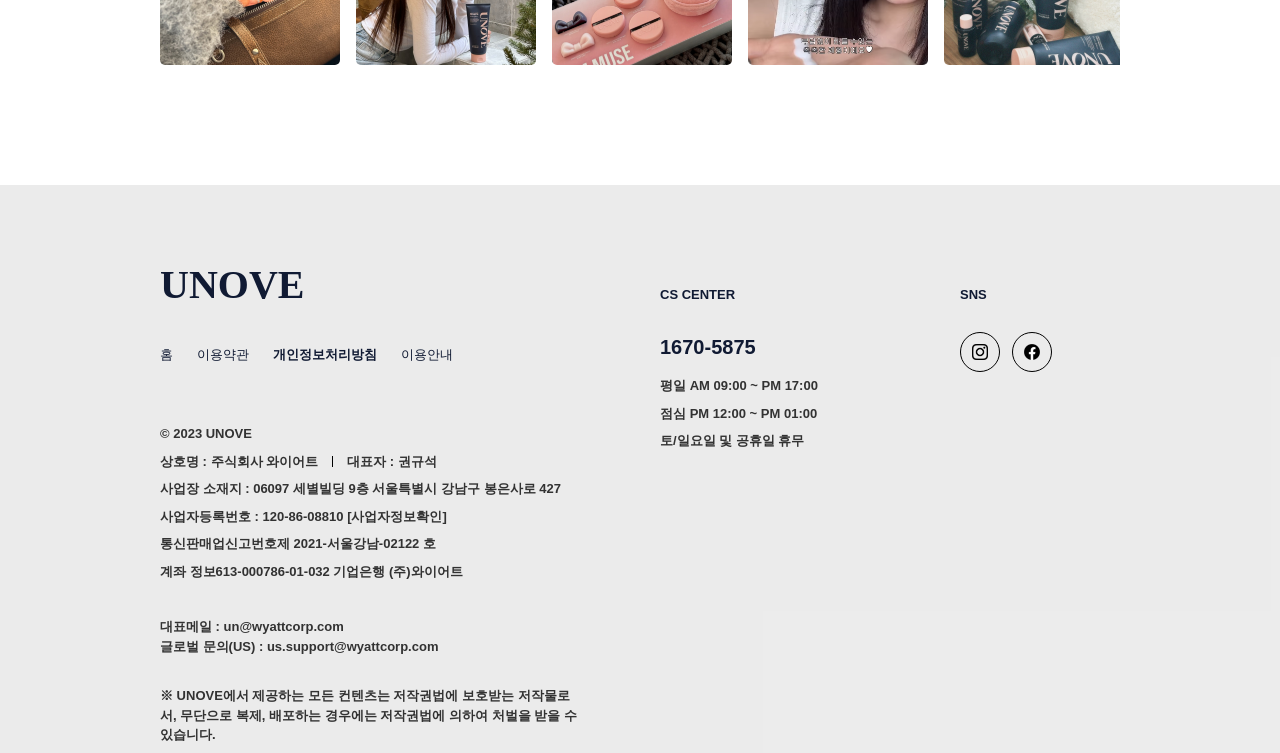
==== commit bce1f32a: "unove 완성 1차" ====
--- a/index.html
+++ b/index.html
@@ -5,81 +5,93 @@
 	<meta name="viewport" content="width=device-width, initial-scale=1.0"/>
 	<title>UNOVE</title>
 	<link rel="stylesheet" href="./css/index.css"/>
+	<link rel="stylesheet" href="https://cdnjs.cloudflare.com/ajax/libs/font-awesome/6.4.0/css/all.min.css"/>
 	<script src="./js/index.js" defer></script>
 </head>
 <body>
-	<div class="promo" role="banner">
+	<div id="top-banner">
 		<p>신규 회원 가입하고 10% 할인 받기</p>
-		<button class="promo-close" type="button" aria-label="띠배너 닫기">×</button>
+		<button id="banner-close" aria-label="배너 닫기">
+			<i class="fa-solid fa-xmark"></i>
+		</button>
 	</div>
 	
-	<header class="site-header" aria-label="주요 메뉴">
-		<button class="mobile-menu" type="button" aria-label="메뉴 열기" aria-expanded="false">
-			<span></span><span></span><span></span>
-		</button>
-		<a class="logo" href="#" aria-label="UNOVE 홈">UNOVE</a>
-		<nav class="desktop-nav">
-			<a href="#">SHOP</a>
-			<a href="#t">EVENT</a>
-			<a href="#">COMMUNNITY</a>
-			<a href="#">STORY</a>
-		</nav>
-		<div class="header-actions">
-			<a class="account-link" href="#">LOGIN</a>
-			<span class="divider"></span>
-			<a class="account-link" href="#">JOIN US</a>
-			<button type="button" class="icon-button search" aria-label="검색"></button>
-			<button type="button" class="icon-button user" aria-label="마이페이지"></button>
-			<button type="button" class="icon-button cart" aria-label="장바구니"></button>
-		</div>
-	</header>
-	
-	<nav class="mobile-drawer" aria-label="모바일 메뉴">
-		<a href="#">SHOP</a>
-		<a href="#">EVENT</a>
-		<a href="#">COMMUNNITY</a>
-		<a href="#">STORY</a>
-		<a href="#">LOGIN</a>
-		<a href="#">JOIN US</a>
-	</nav>
-	
-	<main>
-		<section class="hero" aria-label="신제품 배너">
+	<div class="header-wrapper">
+		<header id="header-desktop">
+			<div class="header-inner">
+				<span class="logo">UNOVE</span>
+				<nav class="gnb">
+					<a href="./html/shop.html">SHOP</a>
+					<a href="#">EVENT</a>
+					<a href="#">COMMUNITY</a>
+					<a href="#">STORY</a>
+				</nav>
+				<div class="header-right">
+					<div class="util-icons">
+						<button aria-label="검색">
+							<i class="fa-solid fa-magnifying-glass"></i>
+						</button>
+						<button aria-label="마이페이지">
+							<i class="fa-regular fa-user"></i>
+						</button>
+						<button aria-label="장바구니">
+							<i class="fa-solid fa-bag-shopping"></i>
+						</button>
+					</div>
+				</div>
+			</div>
+		</header>
+		
+		<header id="header-mobile">
+			<button class="mobile-menu-btn" aria-label="메뉴">
+				<i class="fa-solid fa-bars"></i>
+			</button>
+			<span class="mobile-logo">UNOVE</span>
+			<div class="mobile-icons">
+				<button aria-label="마이페이지">
+					<i class="fa-regular fa-user"></i>
+				</button>
+				<button aria-label="장바구니">
+					<i class="fa-solid fa-bag-shopping"></i>
+				</button>
+			</div>
+		</header>
+		
+		<div id="hero">
 			<div class="slider-container">
 				
-				<div class="slide">
-					<picture>
-						<source media="(max-width: 640px)" srcset="./assets/hero-moblie-01.png"/>
-						<source media="(max-width: 1280px)" srcset="./assets/hero-tablet-01.png"/>
-						<img src="./assets/hero-desktop-01.png" alt="화보"/>
-					</picture>
-				</div>
-				<div class="slide">
-					<picture>
-						<source media="(max-width: 640px)" srcset="./assets/hero-moblie-02.png"/>
-						<source media="(max-width: 1280px)" srcset="./assets/hero-tabelt-02.png"/>
-						<img src="./assets/hero-desktop-02.png" alt="화보"/>
-					</picture>
-				</div>
-				<div class="slide">
-					<picture>
-						<source media="(max-width: 640px)" srcset="./assets/hero-moblie-03.png"/>
-						<source media="(max-width: 1280px)" srcset="./assets/hero-tabelt-03.png"/>
-						<img src="./assets/hero-desktop-03.png" alt="화보"/>
-					</picture>
-				</div>
-				<div class="slide">
-					<picture>
-						<source media="(max-width: 640px)" srcset="./assets/hero-moblie-04.png"/>
-						<source media="(max-width: 1280px)" srcset="./assets/hero-tabelt-04.png"/>
-						<img src="./assets/hero-desktop-04.png" alt="화보"/>
-					</picture>
-				</div>
-				<div class="slide">
-					<picture>
-						<source media="(max-width: 640px)" srcset="./assets/hero-moblie-05.png"/>
-						<source media="(max-width: 1280px)" srcset="./assets/hero-tabelt-05.png"/>
-						<img src="./assets/hero-desktop-05.png" alt="화보"/>
+				<div class="slide is-active"> <picture>
+					<source media="(max-width: 640px)" srcset="../images/main/hero-moblie-01.png"/>
+					<source media="(max-width: 1280px)" srcset="../images/main/hero-tablet-01.png"/>
+					<img src="../images/main/hero-desktop-01.png" id="hero-desktop-img" alt="화보"/>
+				</picture>
+				</div>
+				<div class="slide">
+					<picture>
+						<source media="(max-width: 640px)" srcset="../images/main/hero-moblie-02.png"/>
+						<source media="(max-width: 1280px)" srcset="../images/main/hero-tabelt-02.png"/>
+						<img src="../images/main/hero-desktop-02.png" alt="화보"/>
+					</picture>
+				</div>
+				<div class="slide">
+					<picture>
+						<source media="(max-width: 640px)" srcset="../images/main/hero-moblie-03.png"/>
+						<source media="(max-width: 1280px)" srcset="../images/main/hero-tabelt-03.png"/>
+						<img src="../images/main/hero-desktop-03.png" alt="화보"/>
+					</picture>
+				</div>
+				<div class="slide">
+					<picture>
+						<source media="(max-width: 640px)" srcset="../images/main/hero-moblie-04.png"/>
+						<source media="(max-width: 1280px)" srcset="../images/main/hero-tabelt-04.png"/>
+						<img src="../images/main/hero-desktop-04.png" alt="화보"/>
+					</picture>
+				</div>
+				<div class="slide">
+					<picture>
+						<source media="(max-width: 640px)" srcset="../images/main/hero-moblie-05.png"/>
+						<source media="(max-width: 1280px)" srcset="../images/main/hero-tabelt-05.png"/>
+						<img src="../images/main/hero-desktop-05.png" alt="화보"/>
 					</picture>
 				</div>
 				
@@ -90,14 +102,17 @@
 					<span class="tablet-last">05</span>
 				</div>
 			</div>
-		</section>
-		
+			
+		</div>
+	</div>
+	
+	<main>
 		<section class="best" id="shop">
 			<h2>BEST</h2>
 			<div class="product-grid">
 				<article class="product-card">
 					<div class="product-image">
-						<img src="./assets/best-perfume-desktop.png" alt="어노브 향수 오 드 퍼퓸"/>
+						<img src="../images/main/best-perfume-desktop.png" alt="어노브 향수 오 드 퍼퓸"/>
 						<div class="quick-actions">
 							<button type="button" class="like-button" aria-label="찜하기"></button>
 							<button type="button" class="bag-button" aria-label="장바구니 담기"></button>
@@ -110,7 +125,8 @@
 				
 				<article class="product-card">
 					<div class="product-image">
-						<img src="./assets/best-treatment-desktop.png" alt="어노브 딥 데미지 헤어 트리트먼트"/>
+						<img src="../images/main/best-treatment-desktop.png"
+						     alt="어노브 딥 데미지 헤어 트리트먼트"/>
 						<div class="quick-actions">
 							<button type="button" class="like-button" aria-label="찜하기"></button>
 							<button type="button" class="bag-button" aria-label="장바구니 담기"></button>
@@ -124,7 +140,7 @@
 				
 				<article class="product-card">
 					<div class="product-image">
-						<img src="./assets/best-oil-desktop.png" alt="어노브 실크 헤어 오일 에센스"/>
+						<img src="../images/main/best-oil-desktop.png" alt="어노브 실크 헤어 오일 에센스"/>
 						<div class="quick-actions">
 							<button type="button" class="like-button" aria-label="찜하기"></button>
 							<button type="button" class="bag-button" aria-label="장바구니 담기"></button>
@@ -137,7 +153,8 @@
 				
 				<article class="product-card soldout-card">
 					<div class="product-image">
-						<img src="./assets/best-shampoo-desktop.png" alt="어노브 딥 데미지 리페어 단백질 샴푸"/>
+						<img src="../images/main/best-shampoo-desktop.png"
+						     alt="어노브 딥 데미지 리페어 단백질 샴푸"/>
 						<div class="quick-actions">
 							<button type="button" class="like-button" aria-label="찜하기"></button>
 						</div>
@@ -152,16 +169,22 @@
 		</section>
 		
 		<section class="brand-visual" aria-label="브랜드 스토리 영상">
-			<video autoplay muted loop playsinline src="./assets/brand-desktop.mp4">
+			<video autoplay muted loop playsinline src="../images/main/brand-desktop.mp4">
 				어노브 브랜드 스토리 클로즈업
 			</video>
 			<div class="thumbs" aria-label="브랜드 이미지 선택">
-				<button type="button" class="is-active"><img src="./assets/story-thumb-1.png" alt="화보 1"/></button>
-				<button type="button"><img src="./assets/story-thumb-2.png" alt="화보 2"/></button>
-				<button type="button"><img src="./assets/story-thumb-3.png" alt="화보 3"/></button>
-				<button type="button"><img src="./assets/story-thumb-4.png" alt="화보 4"/></button>
-				<button type="button"><img src="./assets/story-thumb-5.png" alt="화보 5"/></button>
-				<button type="button"><img src="./assets/story-thumb-6.png" alt="화보 6"/></button>
+				<button type="button" class="is-active"><img src="../images/main/story-thumb-1.png"
+				                                             alt="화보 1"/></button>
+				<button type="button"><img src="../images/main/story-thumb-2.png" alt="화보 2"/>
+				</button>
+				<button type="button"><img src="../images/main/story-thumb-3.png" alt="화보 3"/>
+				</button>
+				<button type="button"><img src="../images/main/story-thumb-4.png" alt="화보 4"/>
+				</button>
+				<button type="button"><img src="../images/main/story-thumb-5.png" alt="화보 5"/>
+				</button>
+				<button type="button"><img src="../images/main/story-thumb-6.png" alt="화보 6"/>
+				</button>
 			</div>
 		</section>
 		
@@ -179,14 +202,14 @@
 			<div class="review-wrap">
 				<button type="button" class="review-nav prev" aria-label="이전 리뷰"></button>
 				<div class="review-strip" aria-label="포토 리뷰 목록">
-					<img src="./assets/review-1.png" alt="포토 리뷰 1"/>
-					<img src="./assets/review-2.png" alt="포토 리뷰 2"/>
-					<img src="./assets/review-3.png" alt="포토 리뷰 3"/>
-					<img src="./assets/review-4.png" alt="포토 리뷰 4"/>
-					<img src="./assets/review-5.png" alt="포토 리뷰 5"/>
-					<img src="./assets/review-6.png" alt="포토 리뷰 6"/>
-					<img src="./assets/review-7.png" alt="포토 리뷰 7"/>
-					<img src="./assets/review-8.png" alt="포토 리뷰 8"/>
+					<img src="../images/main/review-1.png" alt="포토 리뷰 1"/>
+					<img src="../images/main/review-2.png" alt="포토 리뷰 2"/>
+					<img src="../images/main/review-3.png" alt="포토 리뷰 3"/>
+					<img src="../images/main/review-4.png" alt="포토 리뷰 4"/>
+					<img src="../images/main/review-5.png" alt="포토 리뷰 5"/>
+					<img src="../images/main/review-6.png" alt="포토 리뷰 6"/>
+					<img src="../images/main/review-7.png" alt="포토 리뷰 7"/>
+					<img src="../images/main/review-8.png" alt="포토 리뷰 8"/>
 				</div>
 				<button type="button" class="review-nav next" aria-label="다음 리뷰"></button>
 			</div>
@@ -222,17 +245,17 @@
 			</div>
 			<div class="sns">
 				<h2>SNS</h2>
-				<a href="#" aria-label="Instagram"><img src="./assets/instagram.png" alt=""/></a>
-				<a href="#" aria-label="Facebook"><img src="./assets/facebook.png" alt=""/></a>
+				<a href="#" aria-label="Instagram"><img src="../images/main/instagram.png"
+				                                        alt=""/></a>
+				<a href="#" aria-label="Facebook"><img src="../images/main/facebook.png" alt=""/></a>
 			</div>
 		</div>
 	</footer>
 	
 	<div class="floating">
-		<button type="button" class="contact-button" aria-label="문의하기"></button>
-		<button type="button" class="top-button" aria-label="맨 위로">TOP</button>
+		<button class="float-top" id="btn-top" aria-label="맨 위로"><i class="fa-solid fa-chevron-up"></i></button>
+		<button class="float-inquiry" aria-label="문의하기"><i class="fa-regular fa-comment-dots"></i></button>
 	</div>
-	
 	<div class="toast" role="status" aria-live="polite"></div>
 </body>
 </html>
--- a/css/index.css
+++ b/css/index.css
@@ -1,3 +1,68 @@
+/* ════════════════ 🌐 SUIT 한글 웹폰트 패키지 정의 ════════════════ */
+@font-face {
+    font-family: 'Suit';
+    src: url('https://cdn.jsdelivr.net/gh/projectnoonnu/noonfonts_suit@1.0/SUIT-Thin.woff2') format('woff2');
+    font-weight: 100;
+    font-display: swap;
+}
+
+@font-face {
+    font-family: 'Suit';
+    src: url('https://cdn.jsdelivr.net/gh/projectnoonnu/noonfonts_suit@1.0/SUIT-ExtraLight.woff2') format('woff2');
+    font-weight: 200;
+    font-display: swap;
+}
+
+@font-face {
+    font-family: 'Suit';
+    src: url('https://cdn.jsdelivr.net/gh/projectnoonnu/noonfonts_suit@1.0/SUIT-Light.woff2') format('woff2');
+    font-weight: 300;
+    font-display: swap;
+}
+
+@font-face {
+    font-family: 'Suit';
+    src: url('https://cdn.jsdelivr.net/gh/projectnoonnu/noonfonts_suit@1.0/SUIT-Regular.woff2') format('woff2');
+    font-weight: normal;
+    font-display: swap;
+}
+
+@font-face {
+    font-family: 'Suit';
+    src: url('https://cdn.jsdelivr.net/gh/projectnoonnu/noonfonts_suit@1.0/SUIT-Medium.woff2') format('woff2');
+    font-weight: 500;
+    font-display: swap;
+}
+
+@font-face {
+    font-family: 'Suit';
+    src: url('https://cdn.jsdelivr.net/gh/projectnoonnu/noonfonts_suit@1.0/SUIT-SemiBold.woff2') format('woff2');
+    font-weight: 600;
+    font-display: swap;
+}
+
+@font-face {
+    font-family: 'Suit';
+    src: url('https://cdn.jsdelivr.net/gh/projectnoonnu/noonfonts_suit@1.0/SUIT-Bold.woff2') format('woff2');
+    font-weight: 700;
+    font-display: swap;
+}
+
+@font-face {
+    font-family: 'Suit';
+    src: url('https://cdn.jsdelivr.net/gh/projectnoonnu/noonfonts_suit@1.0/SUIT-ExtraBold.woff2') format('woff2');
+    font-weight: 800;
+    font-display: swap;
+}
+
+@font-face {
+    font-family: 'Suit';
+    src: url('https://cdn.jsdelivr.net/gh/projectnoonnu/noonfonts_suit@1.0/SUIT-Heavy.woff2') format('woff2');
+    font-weight: 900;
+    font-display: swap;
+}
+
+/* ════════════════ 전역 변수 및 초기화 ════════════════ */
 :root {
     --navy: #101a33;
     --pink: #f3d4d4;
@@ -8,34 +73,30 @@
 }
 
 * {
+    margin: 0;
+    padding: 0;
     box-sizing: border-box;
 }
 
-html {
-    scroll-behavior: smooth;
-}
-
 body {
-    margin: 0;
-    background: #fff;
-    color: #000;
-    font-family: "SUIT", "Pretendard", "Apple SD Gothic Neo", Arial, sans-serif;
-}
-
-body.drawer-open {
-    overflow: hidden;
+    font-family: 'Suit', sans-serif;
+    color: var(--navy);
+    background-color: #fff;
+    -webkit-font-smoothing: antialiased;
 }
 
 a {
+    text-decoration: none;
     color: inherit;
-    text-decoration: none;
+    cursor: pointer;
 }
 
 button {
-    border: 0;
     background: none;
-    color: inherit;
-    font: inherit;
+    border: none;
+    cursor: pointer;
+    padding: 0;
+    font-family: inherit;
 }
 
 img {
@@ -43,166 +104,230 @@
     max-width: 100%;
 }
 
-/* ==========================================================================
-   PROMO BANNER
-   ========================================================================== */
-.promo {
+/* ════════════════ 띠배너 컴포넌트 ════════════════ */
+#top-banner {
     position: relative;
-    z-index: 20;
-    height: 45px;
+    background-color: #f6e6e6;
+    height: 38px;
     display: flex;
     align-items: center;
     justify-content: center;
-    background: var(--pink);
+    z-index: 110;
+    cursor: pointer;
+}
+
+#top-banner p {
+    font-size: 12px;
+    font-weight: 600;
+    color: #101A33;
+    letter-spacing: -0.2px;
+    display: block;
+}
+
+#top-banner button {
+    position: absolute;
+    right: 24px;
+    top: 50%;
+    transform: translateY(-50%);
+    display: inline-flex;
+    align-items: center;
+    justify-content: center;
+    color: #101A33;
+    font-size: 14px;
+    opacity: 0.5;
+    transition: opacity 0.2s;
+}
+
+#top-banner button:hover {
+    opacity: 1;
+}
+
+/* ════════════════ SITE HEADER ════════════════ */
+.header-wrapper {
+    position: relative;
+    width: 100%;
+}
+
+/* --- 데스크톱 상단 투명 헤더 --- */
+#header-desktop {
+    position: absolute;
+    top: 0;
+    left: 0;
+    width: 100%;
+    height: 80px;
+    z-index: 100;
+    background-color: transparent;
+    color: #fff;
+    transition: background-color 0.3s ease;
+}
+
+.header-inner {
+    max-width: 1440px;
+    height: 100%;
+    margin: 0 auto;
+    padding: 0 40px;
+    display: flex;
+    align-items: center;
+    justify-content: space-between;
+}
+
+/* 스크롤 되었거나 메뉴 호버 시 스타일 전환 */
+#header-desktop:hover,
+#header-desktop.is-scrolled {
+    background-color: rgba(255, 255, 255, 0.94);
     color: var(--navy);
+}
+
+/* 배너가 닫혔을 때 최상단 밀착 보정 */
+#header-desktop.is-banner-closed,
+#header-mobile.is-banner-closed {
+    top: 0 !important;
+}
+
+.logo {
+    font-family: 'Playfair Display', Georgia, serif;
+    font-size: 40px;
+    font-weight: 700;
+    color: inherit; /* 상위 헤더의 글자색 트랜지션 추종 */
+    letter-spacing: 1.5px;
+    cursor: pointer;
+}
+
+/* 주 네비게이션 */
+.gnb {
+    display: flex;
+    gap: 48px;
+    position: absolute;
+    left: 50%;
+    transform: translateX(-50%);
+}
+
+.gnb a {
+    font-family: 'Playfair Display', Georgia, serif;
+    font-size: 24px;
+    font-weight: 700;
+    color: inherit;
+    letter-spacing: 1px;
+    transition: color 0.22s, opacity 0.22s;
+}
+
+#header-desktop:hover .gnb a:hover {
+    color: var(--accent);
+}
+
+/* 우측 유틸리티 영역 */
+.header-right {
+    display: flex;
+    align-items: center;
+    gap: 28px;
+}
+
+.util-icons {
+    display: flex;
+    align-items: center;
+    gap: 20px;
+}
+
+.util-icons button {
+    display: inline-flex;
+    align-items: center;
+    justify-content: center;
+    width: 32px;
+    height: 32px;
+    color: inherit;
+    transition: color 0.22s;
+}
+
+#header-desktop:hover .util-icons button:hover {
+    color: var(--accent);
+}
+
+.util-icons .fa-magnifying-glass {
     font-size: 18px;
-    font-weight: 700;
-    transition: transform 0.35s ease, opacity 0.35s ease, height 0.35s ease;
-}
-
-.promo.is-hidden {
-    height: 0;
-    opacity: 0;
-    transform: translateY(-100%);
-    overflow: hidden;
-}
-
-.promo p {
-    margin: 0;
-}
-
-.promo-close {
-    position: absolute;
-    right: 8.4vw;
-    top: 50%;
+}
+
+.util-icons .fa-user {
+    font-size: 18.5px;
+}
+
+.util-icons .fa-bag-shopping {
+    font-size: 19px;
+}
+
+/* --- 모바일 상단 헤더 --- */
+#header-mobile {
+    display: none;
+    position: absolute;
+    top: 45px; /* 모바일 배너 높이 연동 */
+    left: 0;
+    width: 100%;
+    height: 56px;
+    padding: 0 20px;
+    align-items: center;
+    justify-content: space-between;
+    z-index: 100;
+    background-color: transparent;
+    color: #fff;
+    transition: background-color 0.3s ease, border-color 0.3s ease, color 0.3s ease, top 0.35s ease;
+}
+
+#header-mobile:hover,
+#header-mobile.is-scrolled {
+    background-color: rgba(255, 255, 255, 0.94);
+    color: var(--navy);
+    border-bottom: 1px solid rgba(16, 26, 51, 0.08);
+}
+
+.mobile-menu-btn {
+    display: inline-flex;
+    align-items: center;
+    justify-content: center;
     width: 24px;
     height: 24px;
-    transform: translateY(-50%);
-    cursor: pointer;
-    font-size: 16px;
-    line-height: 20px;
-}
-
-/* ==========================================================================
-   SITE HEADER
-   ========================================================================== */
-.site-header {
-    position: absolute;
-    z-index: 14;
-    top: 45px;
-    left: 50%;
-    width: 100%;
-    height: 100px;
-    transform: translateX(-50%);
-    display: flex;
-    align-items: center;
-    padding: 0 12.5vw;
-    color: #fff;
-    transition: background-color 0.28s ease, color 0.28s ease, top 0.35s ease;
-}
-
-.site-header:hover,
-.site-header.is-scrolled,
-.site-header.is-menu-open {
-    background: rgba(255, 255, 255, 0.94);
-    color: var(--navy);
-}
-
-.site-header.is-banner-closed {
-    top: 0;
-}
-
-.logo,
-.footer-logo {
-    font-family: Georgia, "Times New Roman", serif;
-    font-weight: 700;
-}
-
-.logo {
-    width: 140px;
-    font-size: 40px;
-    line-height: 1;
-}
-
-.desktop-nav {
-    display: flex;
-    align-items: center;
-    gap: 30px;
-    margin-left: 48px;
-    font-family: Georgia, "Times New Roman", serif;
+    color: inherit;
+    font-size: 20px;
+}
+
+.mobile-logo {
+    font-family: 'Playfair Display', Georgia, serif;
     font-size: 24px;
     font-weight: 700;
-}
-
-.desktop-nav a,
-.account-link,
-.view-link,
-.product-image,
-.thumbs button,
-.review-nav,
-.floating button {
-    transition: transform 0.22s ease, opacity 0.22s ease, background-color 0.22s ease, color 0.22s ease;
-}
-
-.desktop-nav a:hover,
-.account-link:hover,
-.view-link:hover {
-    opacity: 0.72;
-}
-
-.header-actions {
+    color: inherit;
+    letter-spacing: 1px;
+    position: absolute;
+    left: 50%;
+    transform: translateX(-50%);
+}
+
+.mobile-icons {
     display: flex;
     align-items: center;
     gap: 16px;
-    margin-left: auto;
+}
+
+.mobile-icons button {
+    display: inline-flex;
+    align-items: center;
+    justify-content: center;
+    width: 22px;
+    height: 22px;
+    color: inherit;
+}
+
+.mobile-icons .fa-user {
+    font-size: 17.5px;
+}
+
+.mobile-icons .fa-bag-shopping {
     font-size: 18px;
-    font-weight: 700;
-}
-
-.divider {
-    width: 2px;
-    height: 16px;
-    border-radius: 1px;
-    background: currentColor;
-}
-
-.icon-button {
-    width: 32px;
-    height: 32px;
-    cursor: pointer;
-    background: center / 32px no-repeat;
-    filter: brightness(0) invert(1);
-}
-
-.site-header:hover .icon-button,
-.site-header.is-scrolled .icon-button,
-.site-header.is-menu-open .icon-button {
-    filter: none;
-}
-
-.icon-button.search {
-    background-image: url("../assets/icon-search.png");
-}
-
-.icon-button.user {
-    background-image: url("../assets/icon-user.png");
-}
-
-.icon-button.cart {
-    background-image: url("../assets/icon-cart.png");
-}
-
-.mobile-menu,
-.mobile-drawer {
-    display: none;
 }
 
 /* ==========================================================================
-   HERO BANNER SLIDER (확대 애니메이션 완전 제거 버전)
+   MAIN HERO BANNER SLIDER (구조 및 선택자 완전 복구 고정)
    ========================================================================== */
-.hero {
+#hero {
     position: relative;
-    height: 1035px;
+    height: 100vh;
     overflow: hidden;
     background: var(--navy);
 }
@@ -245,10 +370,9 @@
 
 .slide img {
     object-fit: cover;
-    /* 💡 확대 효과(animation) 코드를 완전히 제거하여 정적으로 노출됩니다 */
-}
-
-.hero .slider-indicator {
+}
+
+#hero .slider-indicator {
     position: absolute;
     z-index: 10;
     left: 50%;
@@ -370,17 +494,20 @@
 .like-button::before {
     content: "♡";
 }
+.like-button:hover{
+    color: var(--accent);
+}
 
 .like-button.is-active::before {
     content: "♥";
+    color: var(--accent);
 }
 
 .bag-button::before {
     content: "＋";
 }
-
-.bag-button.is-active::before {
-    content: "✓";
+.bag-button:hover{
+    color: var(--accent);
 }
 
 .product-card h3 {
@@ -389,14 +516,22 @@
     font-size: 18px;
     font-weight: 800;
     line-height: 1.4;
+    white-space: nowrap;
+    overflow: hidden;
+    text-overflow: ellipsis;
 }
 
 .product-card .desc {
     min-height: 45px;
     margin: 0 auto 8px;
-    color: #000;
+    color: var(--text);
     font-size: 16px;
     line-height: 1.4;
+
+    display: -webkit-box;
+    -webkit-line-clamp: 2;
+    -webkit-box-orient: vertical;
+    overflow: hidden;
 }
 
 .product-card strong {
@@ -413,6 +548,13 @@
     font-weight: 700;
 }
 
+.soldout-card .product-image::after {
+    content: "";
+    position: absolute;
+    inset: 0;
+    background: rgba(0, 0, 0, 0.2);
+}
+
 .soldout {
     position: absolute;
     top: 50%;
@@ -423,17 +565,17 @@
     display: flex;
     align-items: center;
     justify-content: center;
-    border: 6px solid rgba(255, 255, 255, 0.86);
+    border: 4px solid rgba(255, 255, 255, 0.86);
     border-radius: 50%;
     color: #fff;
-    font-size: clamp(18px, 3vw, 42px);
+    font-size: clamp(14px, 1.5vw, 24px);
     font-weight: 700;
-    line-height: 1.15;
+    line-height: 1.2;
 }
 
 /* ==========================================================================
    BRAND VISUAL & COPY
-   ========================================================================= */
+   ========================================================================== */
 .brand-visual {
     position: relative;
     height: 900px;
@@ -462,8 +604,8 @@
     padding: 0;
     border-radius: 5px;
     overflow: hidden;
-    cursor: pointer;
     opacity: 0.72;
+    transition: transform 0.22s, opacity 0.22s;
 }
 
 .thumbs button:hover,
@@ -502,10 +644,11 @@
     color: var(--navy);
     font-size: 16px;
     font-weight: 700;
+    transition: opacity 0.22s;
 }
 
 .view-link:hover {
-    background: var(--navy);
+    background-color: var(--navy);
     color: #fff;
 }
 
@@ -579,7 +722,6 @@
     border-radius: 50%;
     background: #fff;
     color: var(--navy);
-    cursor: pointer;
 }
 
 .review-nav.prev {
@@ -609,11 +751,6 @@
     transform: translate(-65%, -50%) rotate(45deg);
 }
 
-.review-nav:hover {
-    background: var(--navy);
-    color: #fff;
-}
-
 /* ==========================================================================
    FOOTER
    ========================================================================== */
@@ -623,14 +760,18 @@
 
 .footer-inner {
     width: var(--content);
-    min-height: 542px;
+    min-height: 500px;
     margin: 0 auto;
     display: grid;
     grid-template-columns: 1fr 220px 160px;
     gap: 80px;
-    padding: 80px 0 60px;
+    padding: 80px 0 0 ;
     font-size: 13px;
     line-height: 1.5;
+}
+.footer-inner .footer-info{
+    display: flex;
+    flex-direction: column;
 }
 
 .footer-logo {
@@ -638,6 +779,8 @@
     margin-bottom: 40px;
     font-size: 40px;
     line-height: 1;
+    font-family: 'Playfair Display', Georgia, serif;
+    font-weight: 700;
 }
 
 .footer nav {
@@ -648,6 +791,10 @@
 
 .footer p {
     margin: 0 0 8px;
+    color: var(--text);
+    font-size: 13px;
+    line-height: 1.5;
+    font-weight: 600;
 }
 
 .footer .mail {
@@ -690,6 +837,12 @@
     margin-right: 8px;
     border: 1px solid #000;
     border-radius: 50%;
+    transition: transform 0.2s ease, background-color 0.2s ease;
+}
+
+.sns a:hover {
+    background-color: rgba(16, 26, 51, 0.05);
+    transform: translateY(-2px);
 }
 
 .sns img {
@@ -703,64 +856,37 @@
 .floating {
     position: fixed;
     z-index: 15;
-    right: 40px;
-    bottom: 50px;
+    right: 30px;
+    bottom: 30px;
     display: flex;
     flex-direction: column;
-    gap: 8px;
+    gap: 10px;
 }
 
 .floating button {
-    width: 56px;
-    height: 56px;
-    border: 1px solid var(--navy);
+    width: 44px;
+    height: 44px;
     border-radius: 50%;
-    background: #fff;
+    font-size: 16px;
+    display: inline-flex;
+    align-items: center;
+    justify-content: center;
+    border: none;
+    transition: transform 0.22s, background-color 0.2s, color 0.2s;
+    box-shadow: 0 4px 10px rgba(0, 0, 0, 0.1);
+}
+
+/* 1. 맨 위로 버튼 (화이트 배경 + 네이비 아이콘) */
+.floating .float-top {
+    background-color: #ffffff;
     color: var(--navy);
-    cursor: pointer;
-    font-size: 11px;
-    font-weight: 800;
-}
-
-.contact-button::before {
-    content: "";
-    display: block;
-    width: 14px;
-    height: 14px;
-    margin: 4px auto 0;
-    border-top: 2px solid currentColor;
-    border-left: 2px solid currentColor;
-    transform: rotate(45deg);
-}
-
-.floating .top-button {
-    background: var(--navy);
-    color: #fff;
-}
-
-.floating button:hover {
-    transform: translateY(-3px);
-}
-
-.toast {
-    position: fixed;
-    z-index: 30;
-    left: 50%;
-    bottom: 34px;
-    transform: translate(-50%, 20px);
-    padding: 12px 18px;
-    border-radius: 999px;
-    background: var(--navy);
-    color: #fff;
-    font-size: 14px;
-    opacity: 0;
-    pointer-events: none;
-    transition: opacity 0.25s ease, transform 0.25s ease;
-}
-
-.toast.is-visible {
-    opacity: 1;
-    transform: translate(-50%, 0);
+    border: 1px solid rgba(16, 26, 51, 0.15);
+}
+
+/* 2. 문의하기 버튼 (네이비 배경 + 핑크 또는 화이트 아이콘) */
+.floating .float-inquiry {
+    background-color: var(--navy);
+    color: #ffffff;
 }
 
 /* ==========================================================================
@@ -776,481 +902,285 @@
 }
 
 /* ==========================================================================
-   MEDIA QUERY - TABLET (max-width: 1280px)
+   MEDIA QUERY - TABLET (max-width: 1200px)
    ========================================================================== */
-@media (max-width: 1280px) {
+@media (max-width: 1200px) {
     :root {
-        --content: min(87.34vw, 1048px);
-    }
-
-    .site-header {
-        height: 80px;
-        padding: 0 6.33vw;
+        --content: min(90vw, 1100px); /* 화면 대비 콘텐츠 영역 유연화 */
+    }
+
+    /* 헤더 간격 축소 */
+    #header-desktop {
+        padding: 0 40px;
     }
 
     .logo {
-        width: 128px;
         font-size: 32px;
     }
 
-    .desktop-nav {
+    .gnb {
         gap: 24px;
-        margin-left: 48px;
+    }
+
+    .gnb a {
         font-size: 20px;
     }
 
-    .header-actions {
-        gap: 13px;
-        font-size: 16px;
-    }
-
-    .icon-button {
-        width: 24px;
-        height: 24px;
-        background-size: 24px;
-    }
-
-    .hero {
-        height: 683px;
-    }
-
-    .hero .slider-indicator {
-        bottom: 39px;
-        grid-template-columns: auto 244px auto;
+    .header-right {
+        gap: 16px;
+    }
+
+    /* 히어로 슬라이더 인디케이터 축소 */
+    #hero .slider-indicator {
+        bottom: 40px;
+        grid-template-columns: auto 240px auto;
         gap: 12px;
         font-size: 16px;
     }
 
+    /* 메인 상품 그리드 (3단 전환 및 여백 최적화) */
+    .product-grid {
+        grid-template-columns: repeat(3, minmax(0, 1fr));
+        gap: 40px 20px;
+    }
+
+    /* 브랜드 비주얼 높이 축소 및 버튼 조정 */
+    .brand-visual {
+        height: 600px;
+    }
+
+    .thumbs {
+        right: 30px;
+        bottom: 30px;
+    }
+
+    .thumbs button {
+        width: 60px;
+        height: 60px;
+    }
+
+    /* 푸터 내부 그리드 유연하게 축소 및 간격 조정 */
+    .footer-inner {
+        width: var(--content);
+        gap: 40px;
+        padding: 60px 0;
+    }
+}
+
+/* ==========================================================================
+   MEDIA QUERY - MOBILE (max-width: 768px)
+   ========================================================================== */
+@media (max-width: 768px) {
+    :root {
+        --content: calc(100vw - 40px); /* 모바일 좌우 여백 20px씩 확보 */
+    }
+
+    /* 띠배너 모바일 폰트 최적화 */
+    #top-banner p {
+        font-size: 11px;
+    }
+
+    /* [헤더 전환] 데스크톱 전면 차단 및 모바일 헤더 정확히 노출 */
+    #header-desktop {
+        display: none !important;
+    }
+
+    #header-mobile {
+        display: flex;
+        top: 38px; /* 상단 띠배너 높이 아래에 완벽 안착 */
+        height: 56px;
+        background-color: transparent;
+    }
+
+    /* 스크롤 시 모바일 헤더 배경 처리 */
+    #header-mobile.is-scrolled {
+        background-color: rgba(255, 255, 255, 0.96);
+        color: var(--navy);
+        border-bottom: 1px solid rgba(16, 26, 51, 0.08);
+    }
+
+    /* 스크립트 연동: 띠배너가 닫히면 모바일 헤더를 최상단 top: 0으로 밀착 */
+    #header-mobile.is-banner-closed {
+        top: 0 !important;
+    }
+
+    /* 메인 히어로 배너 모바일 높이 고정 */
+    #hero {
+        height: 420px;
+    }
+
+    #hero .slider-indicator {
+        bottom: 24px;
+        grid-template-columns: 100px; /* 진행바만 깔끔하게 노출 */
+        gap: 0;
+    }
+
+    .slider-indicator span {
+        display: none; /* 모바일에서는 좌우 숫자(01 / 03) 숨김 */
+    }
+
     .slider-indicator i {
+        width: 100px;
         height: 2px;
     }
 
-    .desktop-last {
-        display: none;
-    }
-
-    .tablet-last {
-        display: inline;
-    }
-
+    /* BEST PRODUCTS 모바일 최적화 */
     .best {
-        padding-top: 80px;
-    }
-
+        padding: 60px 0 40px;
+    }
+
+    .best h2, .brand-copy h2, .reviews h2 {
+        font-size: 22px; /* 타이틀 크기 축소 */
+    }
+
+    /* [중요] 상품 리스트 모바일 표준 2단 그리드로 재배치 */
     .product-grid {
-        margin-top: 64px;
-        grid-template-columns: repeat(3, 1fr);
-        gap: 18px;
-    }
-
-    .product-card:nth-child(3) {
-        order: 4;
-    }
-
-    .product-card:nth-child(4) {
-        order: 3;
-    }
-
-    .product-card h3 {
-        font-size: 16px;
-    }
-
-    .product-card .desc {
-        font-size: 14px;
-    }
-
+        margin-top: 32px;
+        grid-template-columns: repeat(2, minmax(0, 1fr));
+        gap: 32px 16px;
+    }
+
+    /* 모바일 환경에서는 호버 액션이 없으므로 장바구니/좋아요 버튼 상시 노출 */
     .quick-actions {
         opacity: 1;
         transform: none;
-    }
-
+        left: 12px;
+        top: 12px;
+        gap: 8px;
+    }
+
+    .quick-actions button {
+        width: 28px;
+        height: 28px;
+        font-size: 14px;
+    }
+
+    .product-card h3 {
+        font-size: 15px;
+        margin: 12px 0 4px;
+        min-height: auto;
+    }
+
+    /* 모바일에서 긴 설명글은 줄바꿈 붕괴 예방을 위해 숨김 처리 권장 */
+    .product-card .desc {
+        display: none;
+    }
+
+    .product-card strong {
+        font-size: 14px;
+    }
+
+    .soldout {
+        width: 55%;
+        font-size: 16px;
+        border-width: 2px;
+    }
+
+    /* BRAND SECTION 모바일 최적화 */
     .brand-visual {
-        height: 600px;
+        height: 320px; /* 비디오 영역 축소 */
     }
 
     .thumbs {
-        right: 20px;
-        bottom: 40px;
+        flex-direction: row; /* 하단 썸네일을 가로 배열로 전환 */
+        right: 50%;
+        transform: translateX(50%);
+        bottom: 20px;
+        gap: 8px;
     }
 
     .thumbs button {
-        width: 50px;
-        height: 50px;
+        width: 44px;
+        height: 44px;
     }
 
     .brand-copy {
-        padding-top: 60px;
-        padding-bottom: 100px;
+        padding: 40px 20px 60px;
+    }
+
+    .brand-copy p {
+        margin: 12px 0 20px;
+        font-size: 14px;
+    }
+
+    /* PHOTO REVIEWS 모바일 터치 스크롤 최적화 */
+    .reviews {
+        padding-bottom: 60px;
+    }
+
+    .section-head {
+        padding-bottom: 12px;
     }
 
     .section-head span {
-        margin-top: 46px;
-    }
-
+        margin-top: 24px;
+        font-size: 16px;
+    }
+
+    .review-strip {
+        margin-top: 20px;
+        width: 100%;
+        -webkit-overflow-scrolling: touch; /* iOS 부드러운 스크롤 */
+    }
+
+    .review-strip img {
+        flex: 0 0 140px; /* 모바일 화면에 맞춰 리뷰 이미지 축소 */
+        width: 140px;
+        height: 140px;
+    }
+
+    /* 모바일에서는 좌우 화살표 내비게이션을 숨기고 스와이프 유도 */
+    .review-nav {
+        display: none !important;
+    }
+
+    /* [중요] 푸터 모바일 붕괴 방지용 세로 블록 전환 */
     .footer-inner {
-        min-height: 484px;
-        grid-template-columns: 1fr 220px 120px;
-        gap: 48px;
-        padding-top: 64px;
-    }
-
+        display: flex;
+        flex-direction: column;
+        gap: 40px;
+        padding: 48px 20px; /* 모바일 내부 패딩 확보하여 텍스트 바짝 붙음 방지 */
+    }
+
+    .footer-logo {
+        margin-bottom: 20px;
+        font-size: 32px;
+    }
+
+    .footer nav {
+        margin-bottom: 32px;
+        flex-wrap: wrap; /* 메뉴가 많을 시 줄바꿈 허용 */
+        gap: 12px 20px;
+    }
+
+    .footer .mail {
+        margin-top: 16px;
+    }
+
+    .cs h2, .sns h2 {
+        margin: 0 0 12px;
+    }
+
+    .cs strong {
+        font-size: 18px;
+        margin-bottom: 8px;
+    }
+
+    .sns a {
+        width: 36px;
+        height: 36px;
+    }
+
+    /* 우측 하단 플로팅 컴포넌트 모바일 크기 최적화 */
     .floating {
         right: 20px;
-        bottom: 40px;
+        bottom: 20px;
+        gap: 8px;
     }
 
     .floating button {
-        width: 48px;
-        height: 48px;
-    }
-}
-
-/* ==========================================================================
-   MEDIA QUERY - MOBILE (max-width: 640px)
-   ========================================================================== */
-@media (max-width: 640px) {
-    :root {
-        --content: calc(100vw - 40px);
-    }
-
-    .promo {
+        width: 40px;
         height: 40px;
-        font-size: 13px;
-    }
-
-    .promo-close {
-        display: none;
-    }
-
-    .site-header {
-        top: 40px;
-        height: 56px;
-        padding: 0 20px;
-    }
-
-    .site-header.is-banner-closed {
-        top: 0;
-    }
-
-    .mobile-menu {
-        display: flex;
-        width: 24px;
-        height: 24px;
-        flex-direction: column;
-        justify-content: center;
-        gap: 4px;
-        cursor: pointer;
-    }
-
-    .mobile-menu span {
-        width: 16px;
-        height: 1.5px;
-        background: currentColor;
-        transition: transform 0.25s ease, opacity 0.25s ease;
-    }
-
-    .site-header.is-menu-open .mobile-menu span:nth-child(1) {
-        transform: translateY(5.5px) rotate(45deg);
-    }
-
-    .site-header.is-menu-open .mobile-menu span:nth-child(2) {
-        opacity: 0;
-    }
-
-    .site-header.is-menu-open .mobile-menu span:nth-child(3) {
-        transform: translateY(-5.5px) rotate(-45deg);
-    }
-
-    .mobile-drawer {
-        position: fixed;
-        z-index: 13;
-        top: 96px;
-        left: 0;
-        right: 0;
-        display: grid;
-        gap: 18px;
-        padding: 24px 20px 28px;
-        background: rgba(255, 255, 255, 0.96);
-        color: var(--navy);
-        font-family: Georgia, "Times New Roman", serif;
-        font-size: 20px;
-        font-weight: 700;
-        transform: translateY(-130%);
-        transition: transform 0.28s ease;
-    }
-
-    .mobile-drawer.is-open {
-        transform: translateY(0);
-    }
-
-    .mobile-drawer.is-banner-closed {
-        top: 56px;
-    }
-
-    .logo {
-        position: absolute;
-        left: 76px;
-        width: auto;
-        font-size: 24px;
-    }
-
-    .desktop-nav,
-    .account-link,
-    .divider,
-    .icon-button.search {
-        display: none;
-    }
-
-    .header-actions {
-        gap: 12px;
-        margin-left: auto;
-    }
-
-    .hero {
-        height: 320px;
-    }
-
-    .hero .slider-indicator {
-        bottom: 20px;
-        grid-template-columns: 100px;
-        gap: 0;
-    }
-
-    .slider-indicator span {
-        display: none;
-    }
-
-    .slider-indicator i {
-        width: 100px;
-    }
-
-    .best {
-        padding: 48px 0 62px;
-    }
-
-    .best h2,
-    .brand-copy h2,
-    .reviews h2 {
-        font-size: 20px;
-    }
-
-    .product-grid {
-        margin-top: 24px;
-        grid-template-columns: repeat(2, 1fr);
-        gap: 28px 12px;
-    }
-
-    .product-card:nth-child(3),
-    .product-card:nth-child(4) {
-        order: initial;
-    }
-
-    .product-card h3 {
-        min-height: 36px;
-        margin-top: 12px;
-        font-size: 13px;
-        font-weight: 500;
-    }
-
-    .product-card .desc {
-        display: none;
-    }
-
-    .product-card strong {
-        font-size: 13px;
-        font-weight: 700;
-    }
-
-    .product-card del {
-        margin-top: 2px;
-        font-size: 11px;
-    }
-
-    .quick-actions {
-        left: 8px;
-        top: 8px;
-        gap: 4px;
-    }
-
-    .quick-actions button {
-        width: 16px;
-        height: 16px;
-        font-size: 10px;
-    }
-
-    .soldout {
-        width: 60%;
-        border-width: 3px;
-        font-size: 16px;
-    }
-
-    .brand-visual {
-        height: 180px;
-    }
-
-    .thumbs {
-        display: none;
-    }
-
-    .brand-copy {
-        padding: 32px 20px 60px;
-    }
-
-    .brand-copy p {
-        margin: 10px 0 20px;
-        font-size: 13px;
-    }
-
-    .view-link {
-        width: 140px;
-        height: 40px;
-        border-color: #565656;
-        border-radius: 4px;
-        color: #565656;
-        font-size: 13px;
-    }
-
-    .view-link:hover {
-        background: #565656;
-        color: #fff;
-    }
-
-    .reviews {
-        padding-bottom: 80px;
-    }
-
-    .section-head {
-        padding-bottom: 8px;
-        border-bottom-width: 1px;
-    }
-
-    .section-head span {
-        margin-top: 8px;
-        font-size: 16px;
-    }
-
-    .review-strip {
-        width: 280px;
-        height: 260px;
-        margin-top: 16px;
-        overflow: hidden;
-    }
-
-    .review-strip img {
-        flex: 0 0 220px;
-        width: 220px;
-        height: 260px;
-    }
-
-    .review-nav {
-        top: 146px;
-        width: 30px;
-        height: 260px;
-        border: 0;
-        border-radius: 0;
-        background: rgba(255, 255, 255, 0.82);
-    }
-
-    .review-nav.prev {
-        left: 0;
-    }
-
-    .review-nav.next {
-        right: 0;
-    }
-
-    .footer-inner {
-        width: 100%;
-        min-height: 452px;
-        display: block;
-        padding: 16px 20px 24px;
-        font-size: 10px;
-    }
-
-    .footer-logo {
-        margin-bottom: 12px;
-        font-size: 32px;
-    }
-
-    .footer nav {
-        gap: 14px;
-        margin: 16px 0;
-        font-size: 13px;
-    }
-
-    .footer-info p {
-        color: #5b5b5b;
-    }
-
-    .footer-info > p:first-of-type {
-        margin-top: 68px;
-        color: #000;
-    }
-
-    .footer .mail {
-        position: absolute;
-        margin-top: 0;
-        top: 196px;
-        color: #000;
-        font-size: 12px;
-    }
-
-    .footer {
-        position: relative;
-    }
-
-    .copyright {
-        display: none;
-    }
-
-    .pipe {
-        height: 8px;
-        margin: 0 8px;
-        background: #5b5b5b;
-    }
-
-    .cs {
-        position: absolute;
-        left: 20px;
-        top: 64px;
-        font-size: 12px;
-    }
-
-    .cs h2,
-    .sns h2 {
-        display: none;
-    }
-
-    .cs strong {
-        margin-bottom: 4px;
-        font-size: 16px;
-    }
-
-    .cs p {
-        margin: 0 0 4px;
-    }
-
-    .sns {
-        position: absolute;
-        right: 20px;
-        top: 64px;
-    }
-
-    .sns a {
-        width: 32px;
-        height: 32px;
-        margin-right: 4px;
-    }
-
-    .floating {
-        right: 16px;
-        bottom: 12px;
-        gap: 4px;
-    }
-
-    .floating button {
-        width: 36px;
-        height: 36px;
-        font-size: 9px;
+        font-size: 14px;
     }
 }
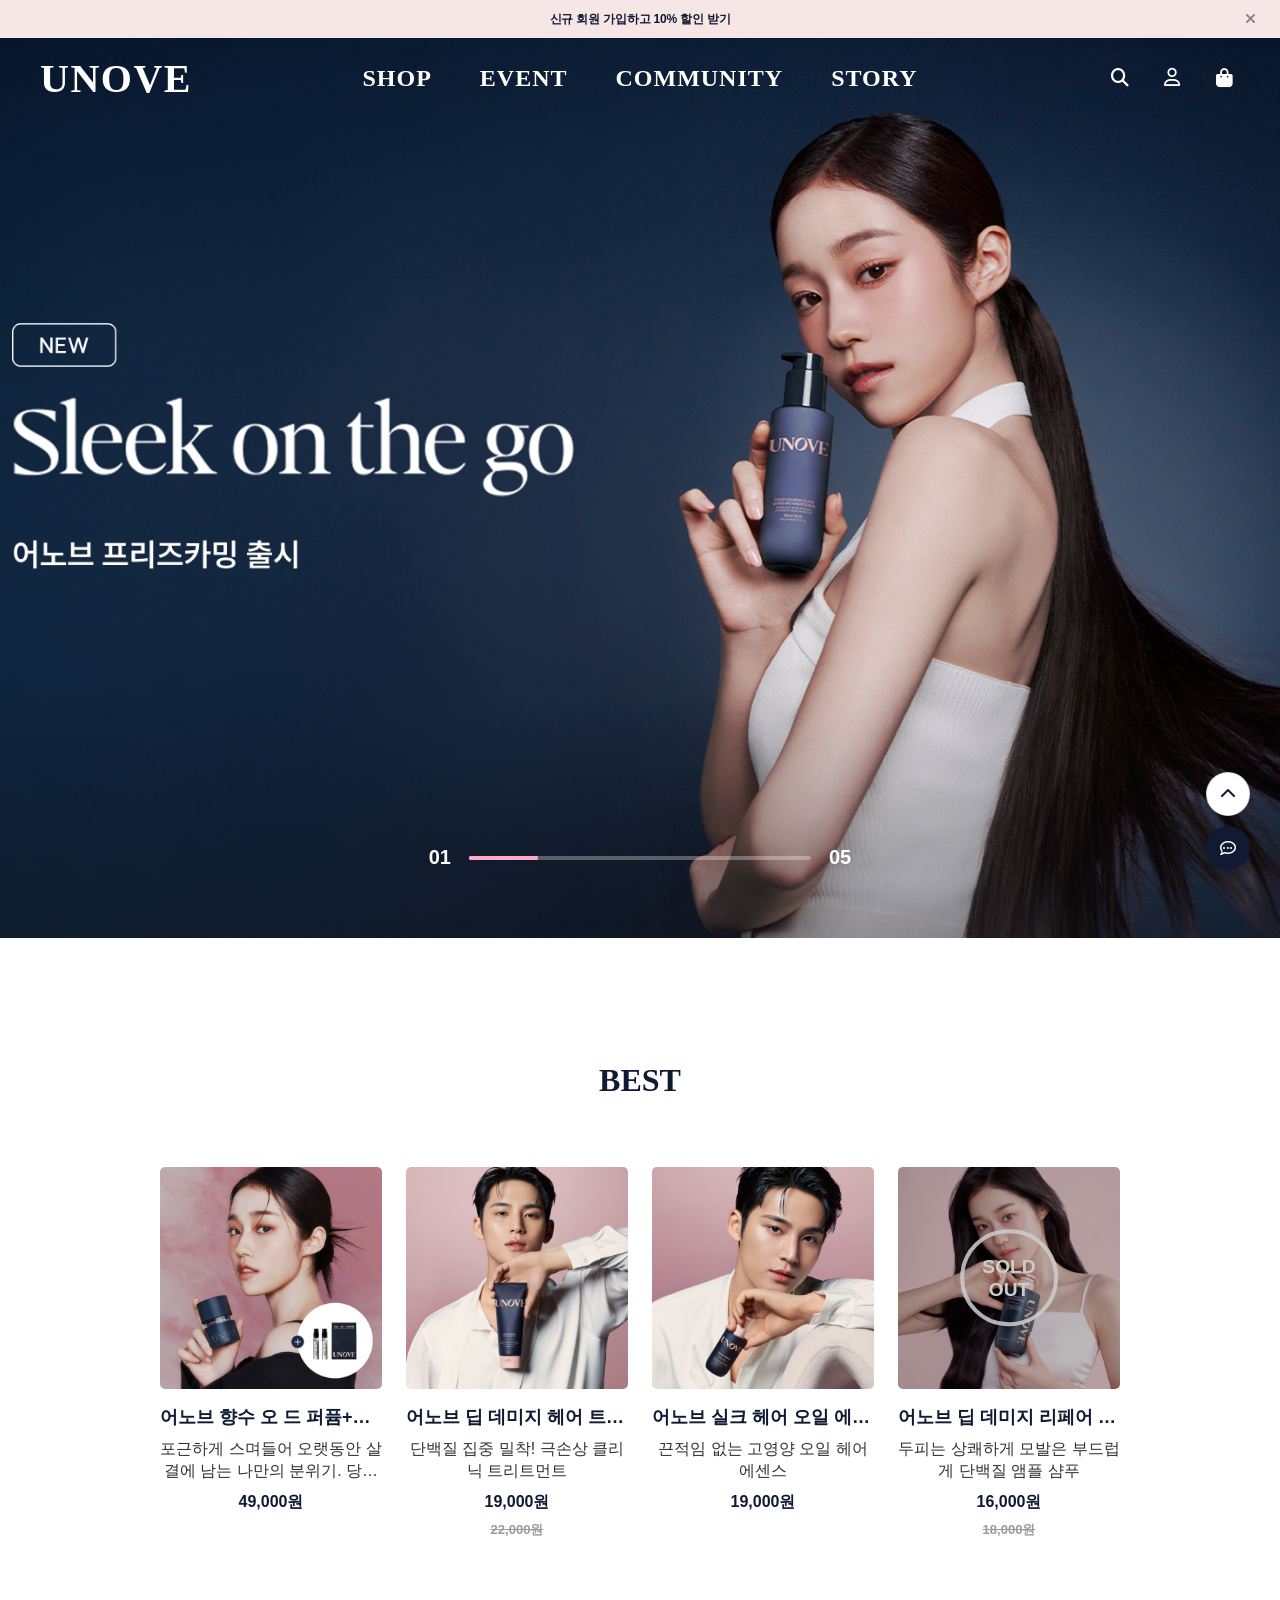
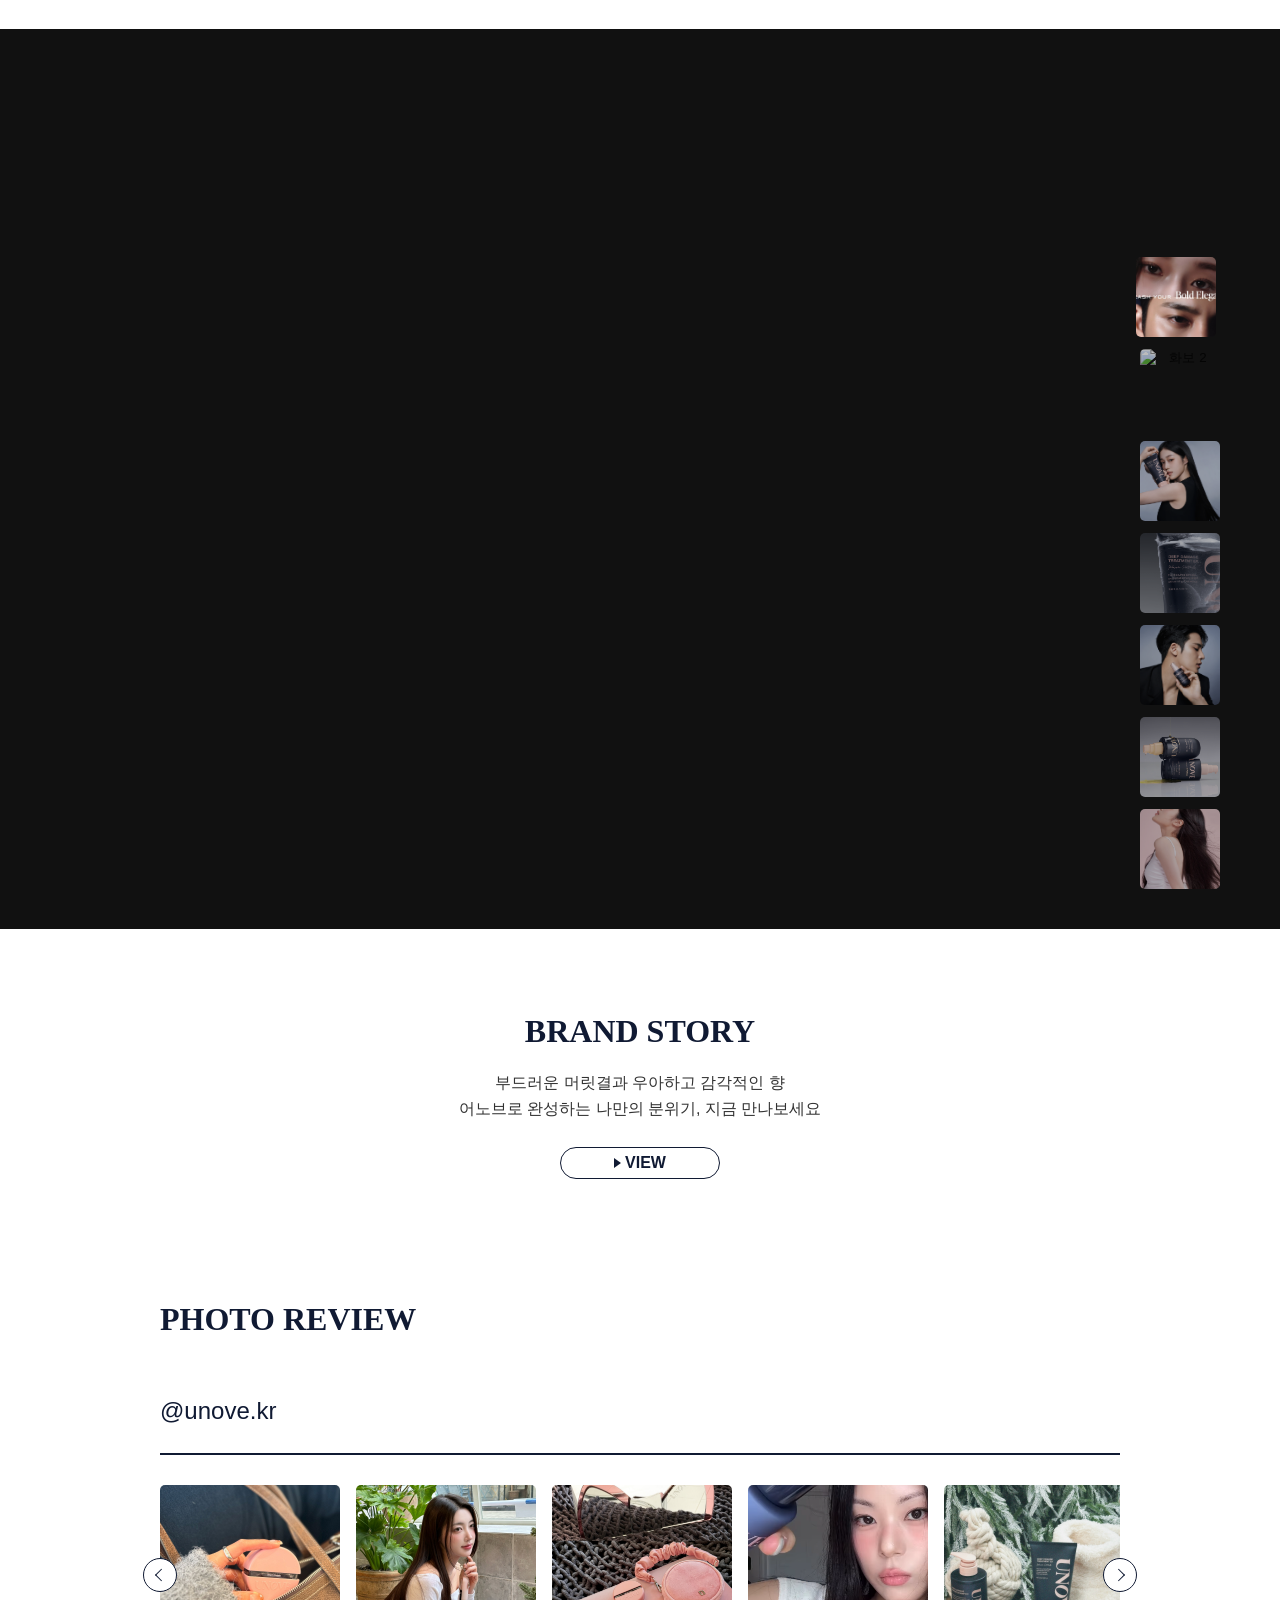
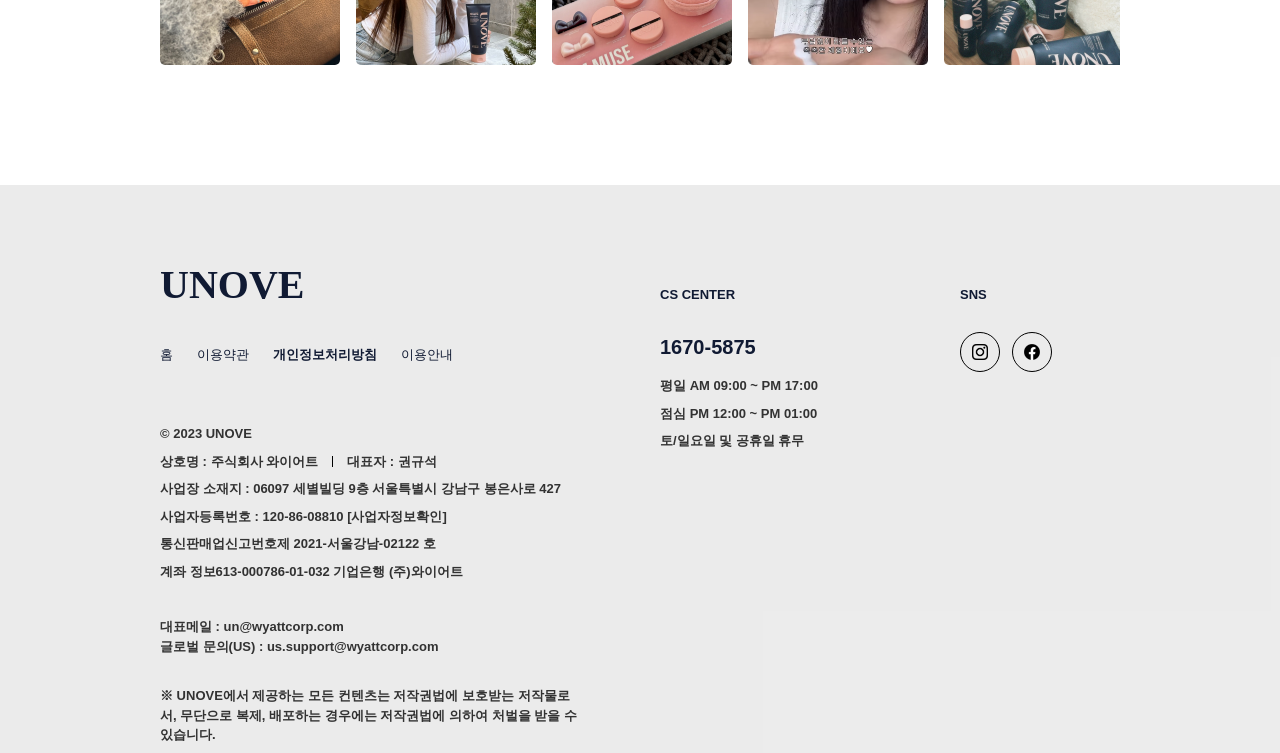
==== commit b5f57116: "3차 수정" ====
--- a/index.html
+++ b/index.html
@@ -61,37 +61,37 @@
 			<div class="slider-container">
 				
 				<div class="slide is-active"> <picture>
-					<source media="(max-width: 640px)" srcset="../images/main/hero-moblie-01.png"/>
-					<source media="(max-width: 1280px)" srcset="../images/main/hero-tablet-01.png"/>
-					<img src="../images/main/hero-desktop-01.png" id="hero-desktop-img" alt="화보"/>
+					<source media="(max-width: 640px)" srcset="./images/main/hero-moblie-01.png"/>
+					<source media="(max-width: 1280px)" srcset="./images/main/hero-tablet-01.png"/>
+					<img src="./images/main/hero-desktop-01.png" id="hero-desktop-img" alt="화보"/>
 				</picture>
 				</div>
 				<div class="slide">
 					<picture>
-						<source media="(max-width: 640px)" srcset="../images/main/hero-moblie-02.png"/>
-						<source media="(max-width: 1280px)" srcset="../images/main/hero-tabelt-02.png"/>
-						<img src="../images/main/hero-desktop-02.png" alt="화보"/>
-					</picture>
-				</div>
-				<div class="slide">
-					<picture>
-						<source media="(max-width: 640px)" srcset="../images/main/hero-moblie-03.png"/>
-						<source media="(max-width: 1280px)" srcset="../images/main/hero-tabelt-03.png"/>
-						<img src="../images/main/hero-desktop-03.png" alt="화보"/>
-					</picture>
-				</div>
-				<div class="slide">
-					<picture>
-						<source media="(max-width: 640px)" srcset="../images/main/hero-moblie-04.png"/>
-						<source media="(max-width: 1280px)" srcset="../images/main/hero-tabelt-04.png"/>
-						<img src="../images/main/hero-desktop-04.png" alt="화보"/>
-					</picture>
-				</div>
-				<div class="slide">
-					<picture>
-						<source media="(max-width: 640px)" srcset="../images/main/hero-moblie-05.png"/>
-						<source media="(max-width: 1280px)" srcset="../images/main/hero-tabelt-05.png"/>
-						<img src="../images/main/hero-desktop-05.png" alt="화보"/>
+						<source media="(max-width: 640px)" srcset="./images/main/hero-moblie-02.png"/>
+						<source media="(max-width: 1280px)" srcset="./images/main/hero-tabelt-02.png"/>
+						<img src="./images/main/hero-desktop-02.png" alt="화보"/>
+					</picture>
+				</div>
+				<div class="slide">
+					<picture>
+						<source media="(max-width: 640px)" srcset="./images/main/hero-moblie-03.png"/>
+						<source media="(max-width: 1280px)" srcset="./images/main/hero-tabelt-03.png"/>
+						<img src="./images/main/hero-desktop-03.png" alt="화보"/>
+					</picture>
+				</div>
+				<div class="slide">
+					<picture>
+						<source media="(max-width: 640px)" srcset="./images/main/hero-moblie-04.png"/>
+						<source media="(max-width: 1280px)" srcset="./images/main/hero-tabelt-04.png"/>
+						<img src="./images/main/hero-desktop-04.png" alt="화보"/>
+					</picture>
+				</div>
+				<div class="slide">
+					<picture>
+						<source media="(max-width: 640px)" srcset="./images/main/hero-moblie-05.png"/>
+						<source media="(max-width: 1280px)" srcset="./images/main/hero-tabelt-05.png"/>
+						<img src="./images/main/hero-desktop-05.png" alt="화보"/>
 					</picture>
 				</div>
 				
@@ -112,7 +112,7 @@
 			<div class="product-grid">
 				<article class="product-card">
 					<div class="product-image">
-						<img src="../images/main/best-perfume-desktop.png" alt="어노브 향수 오 드 퍼퓸"/>
+						<img src="./images/main/best-perfume-desktop.png" alt="어노브 향수 오 드 퍼퓸"/>
 						<div class="quick-actions">
 							<button type="button" class="like-button" aria-label="찜하기"></button>
 							<button type="button" class="bag-button" aria-label="장바구니 담기"></button>
@@ -125,7 +125,7 @@
 				
 				<article class="product-card">
 					<div class="product-image">
-						<img src="../images/main/best-treatment-desktop.png"
+						<img src="./images/main/best-treatment-desktop.png"
 						     alt="어노브 딥 데미지 헤어 트리트먼트"/>
 						<div class="quick-actions">
 							<button type="button" class="like-button" aria-label="찜하기"></button>
@@ -140,7 +140,7 @@
 				
 				<article class="product-card">
 					<div class="product-image">
-						<img src="../images/main/best-oil-desktop.png" alt="어노브 실크 헤어 오일 에센스"/>
+						<img src="./images/main/best-oil-desktop.png" alt="어노브 실크 헤어 오일 에센스"/>
 						<div class="quick-actions">
 							<button type="button" class="like-button" aria-label="찜하기"></button>
 							<button type="button" class="bag-button" aria-label="장바구니 담기"></button>
@@ -153,7 +153,7 @@
 				
 				<article class="product-card soldout-card">
 					<div class="product-image">
-						<img src="../images/main/best-shampoo-desktop.png"
+						<img src="./images/main/best-shampoo-desktop.png"
 						     alt="어노브 딥 데미지 리페어 단백질 샴푸"/>
 						<div class="quick-actions">
 							<button type="button" class="like-button" aria-label="찜하기"></button>
@@ -169,21 +169,25 @@
 		</section>
 		
 		<section class="brand-visual" aria-label="브랜드 스토리 영상">
-			<video autoplay muted loop playsinline src="../images/main/brand-desktop.mp4">
+			<video autoplay muted loop playsinline src="./images/main/brand-desktop.mp4">
 				어노브 브랜드 스토리 클로즈업
 			</video>
 			<div class="thumbs" aria-label="브랜드 이미지 선택">
-				<button type="button" class="is-active"><img src="../images/main/story-thumb-1.png"
-				                                             alt="화보 1"/></button>
-				<button type="button"><img src="../images/main/story-thumb-2.png" alt="화보 2"/>
-				</button>
-				<button type="button"><img src="../images/main/story-thumb-3.png" alt="화보 3"/>
-				</button>
-				<button type="button"><img src="../images/main/story-thumb-4.png" alt="화보 4"/>
-				</button>
-				<button type="button"><img src="../images/main/story-thumb-5.png" alt="화보 5"/>
-				</button>
-				<button type="button"><img src="../images/main/story-thumb-6.png" alt="화보 6"/>
+				<button type="button" class="is-active">
+					<img src="./images/main/story-thumb-0.jpg" alt="화보영상"/>
+				</button>
+				<button type="button">
+					<img src="./images/main/story-thumb-1.png" alt="화보 2"/>
+				</button>
+				<button type="button"><img src="./images/main/story-thumb-2.png" alt="화보 2"/>
+				</button>
+				<button type="button"><img src="./images/main/story-thumb-3.png" alt="화보 3"/>
+				</button>
+				<button type="button"><img src="./images/main/story-thumb-4.png" alt="화보 4"/>
+				</button>
+				<button type="button"><img src="./images/main/story-thumb-5.png" alt="화보 5"/>
+				</button>
+				<button type="button"><img src="./images/main/story-thumb-6.png" alt="화보 6"/>
 				</button>
 			</div>
 		</section>
@@ -191,7 +195,7 @@
 		<section class="brand-copy" id="story">
 			<h2>BRAND STORY</h2>
 			<p>부드러운 머릿결과 우아하고 감각적인 향<br/>어노브로 완성하는 나만의 분위기, 지금 만나보세요</p>
-			<a class="view-link" href="#"><span></span>VIEW</a>
+			<div class="view-link"><span></span>VIEW</div>
 		</section>
 		
 		<section class="reviews" id="community">
@@ -202,14 +206,14 @@
 			<div class="review-wrap">
 				<button type="button" class="review-nav prev" aria-label="이전 리뷰"></button>
 				<div class="review-strip" aria-label="포토 리뷰 목록">
-					<img src="../images/main/review-1.png" alt="포토 리뷰 1"/>
-					<img src="../images/main/review-2.png" alt="포토 리뷰 2"/>
-					<img src="../images/main/review-3.png" alt="포토 리뷰 3"/>
-					<img src="../images/main/review-4.png" alt="포토 리뷰 4"/>
-					<img src="../images/main/review-5.png" alt="포토 리뷰 5"/>
-					<img src="../images/main/review-6.png" alt="포토 리뷰 6"/>
-					<img src="../images/main/review-7.png" alt="포토 리뷰 7"/>
-					<img src="../images/main/review-8.png" alt="포토 리뷰 8"/>
+					<img src="./images/main/review-1.png" alt="포토 리뷰 1"/>
+					<img src="./images/main/review-2.png" alt="포토 리뷰 2"/>
+					<img src="./images/main/review-3.png" alt="포토 리뷰 3"/>
+					<img src="./images/main/review-4.png" alt="포토 리뷰 4"/>
+					<img src="./images/main/review-5.png" alt="포토 리뷰 5"/>
+					<img src="./images/main/review-6.png" alt="포토 리뷰 6"/>
+					<img src="./images/main/review-7.png" alt="포토 리뷰 7"/>
+					<img src="./images/main/review-8.png" alt="포토 리뷰 8"/>
 				</div>
 				<button type="button" class="review-nav next" aria-label="다음 리뷰"></button>
 			</div>
@@ -245,9 +249,9 @@
 			</div>
 			<div class="sns">
 				<h2>SNS</h2>
-				<a href="#" aria-label="Instagram"><img src="../images/main/instagram.png"
+				<a href="#" aria-label="Instagram"><img src="./images/main/instagram.png"
 				                                        alt=""/></a>
-				<a href="#" aria-label="Facebook"><img src="../images/main/facebook.png" alt=""/></a>
+				<a href="#" aria-label="Facebook"><img src="./images/main/facebook.png" alt=""/></a>
 			</div>
 		</div>
 	</footer>
--- a/css/index.css
+++ b/css/index.css
@@ -619,6 +619,29 @@
     height: 100%;
     object-fit: cover;
 }
+/* 메인 이미지 레이어 추가 (비디오 위에 겹침) */
+.brand-visual .main-image {
+    position: absolute;
+    top: 0;
+    left: 0;
+    width: 100%;
+    height: 100%;
+    object-fit: cover;
+    z-index: 1; /* 비디오보다 위에 위치 */
+    opacity: 0;
+    transition: opacity 0.5s ease-in-out; /* 부드러운 교차 효과 */
+    pointer-events: none; /* 마우스 이벤트가 뒤의 비디오나 버튼을 방해하지 않도록 함 */
+}
+
+/* 활성화되었을 때 나타나는 클래스 */
+.brand-visual .main-image.show {
+    opacity: 1;
+}
+
+/* 썸네일 버튼들이 이미지보다 위에 나오도록 z-index 조절 */
+.thumbs {
+    z-index: 2;
+}
 
 .brand-copy {
     padding: 80px 20px 118px;
@@ -645,6 +668,7 @@
     font-size: 16px;
     font-weight: 700;
     transition: opacity 0.22s;
+    cursor: pointer;
 }
 
 .view-link:hover {
@@ -679,6 +703,10 @@
     margin-top: 50px;
     font-size: 24px;
     line-height: 1.6;
+    cursor: pointer;
+    &:hover{
+        color: var(--accent);
+    }
 }
 
 .review-wrap {
@@ -705,6 +733,7 @@
     border-radius: 5px;
     object-fit: cover;
     transition: transform 0.25s ease;
+    cursor: pointer;
 }
 
 .review-strip img:hover {
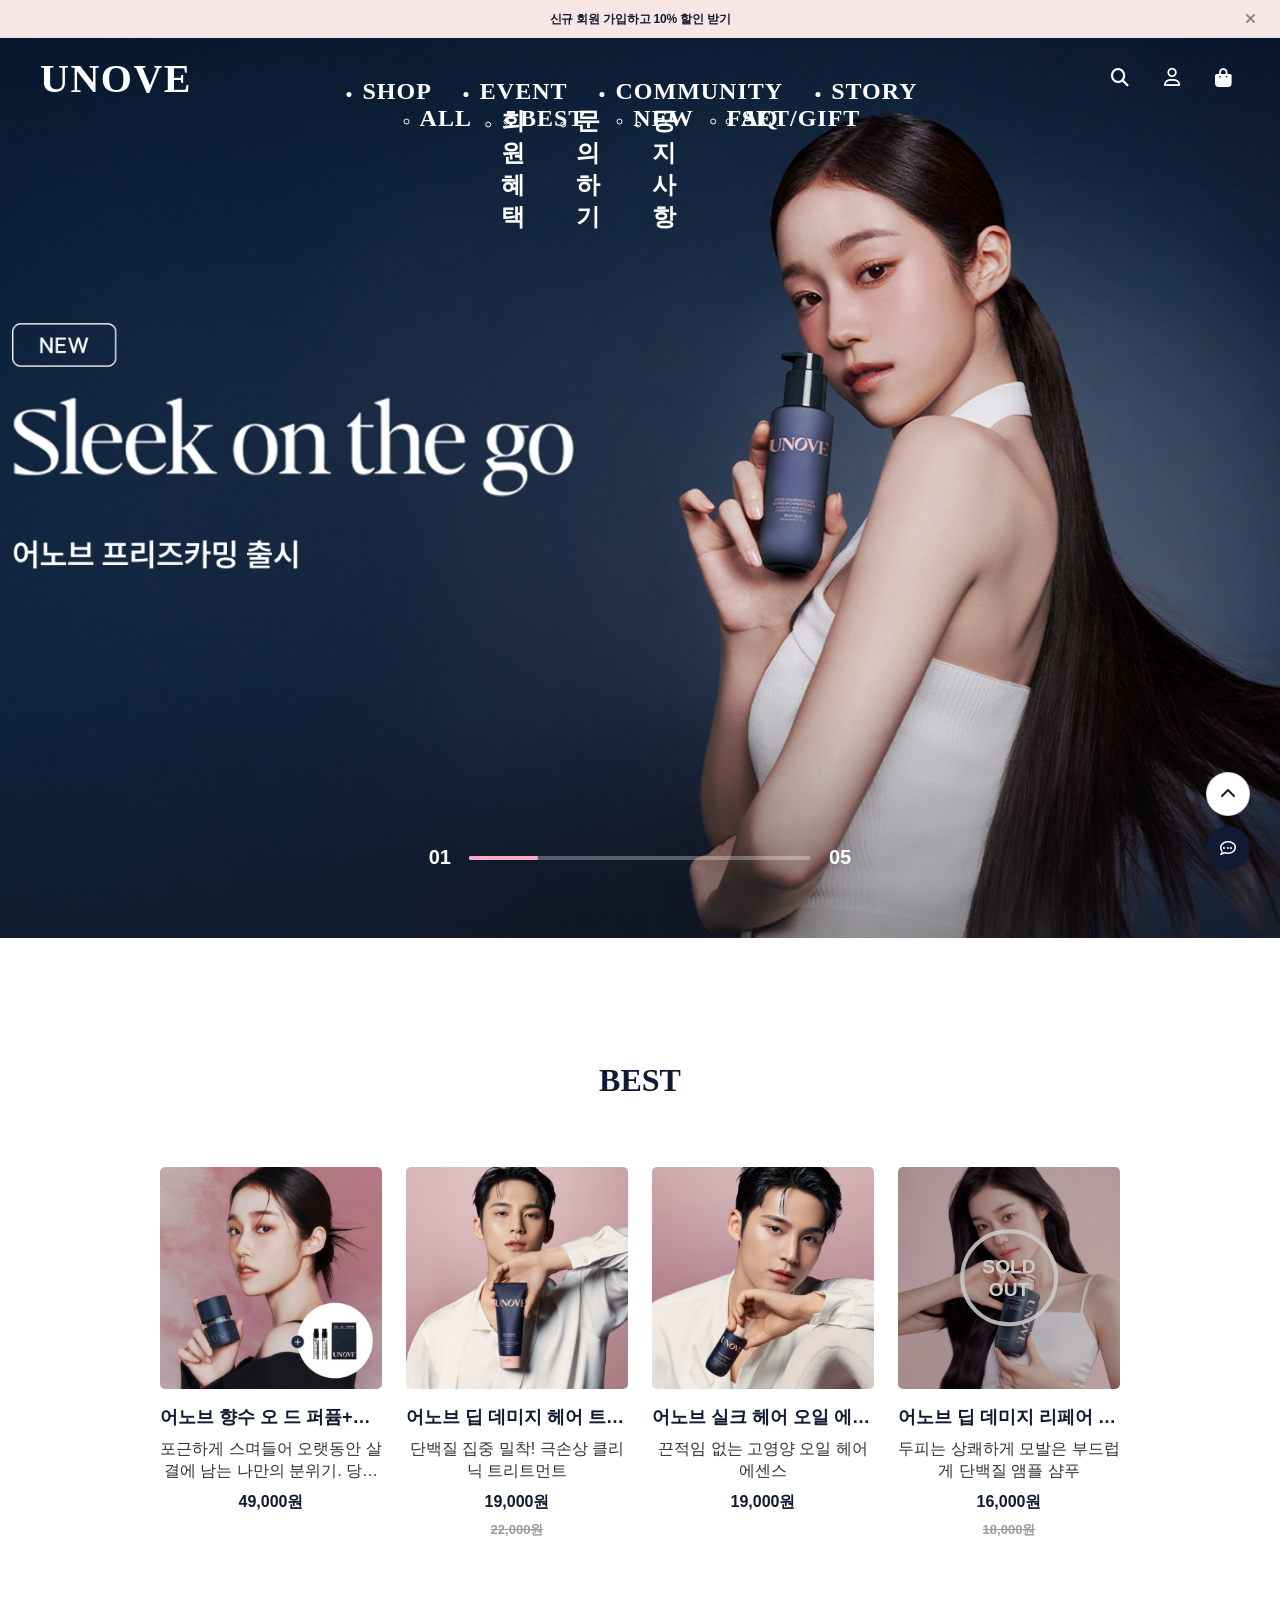
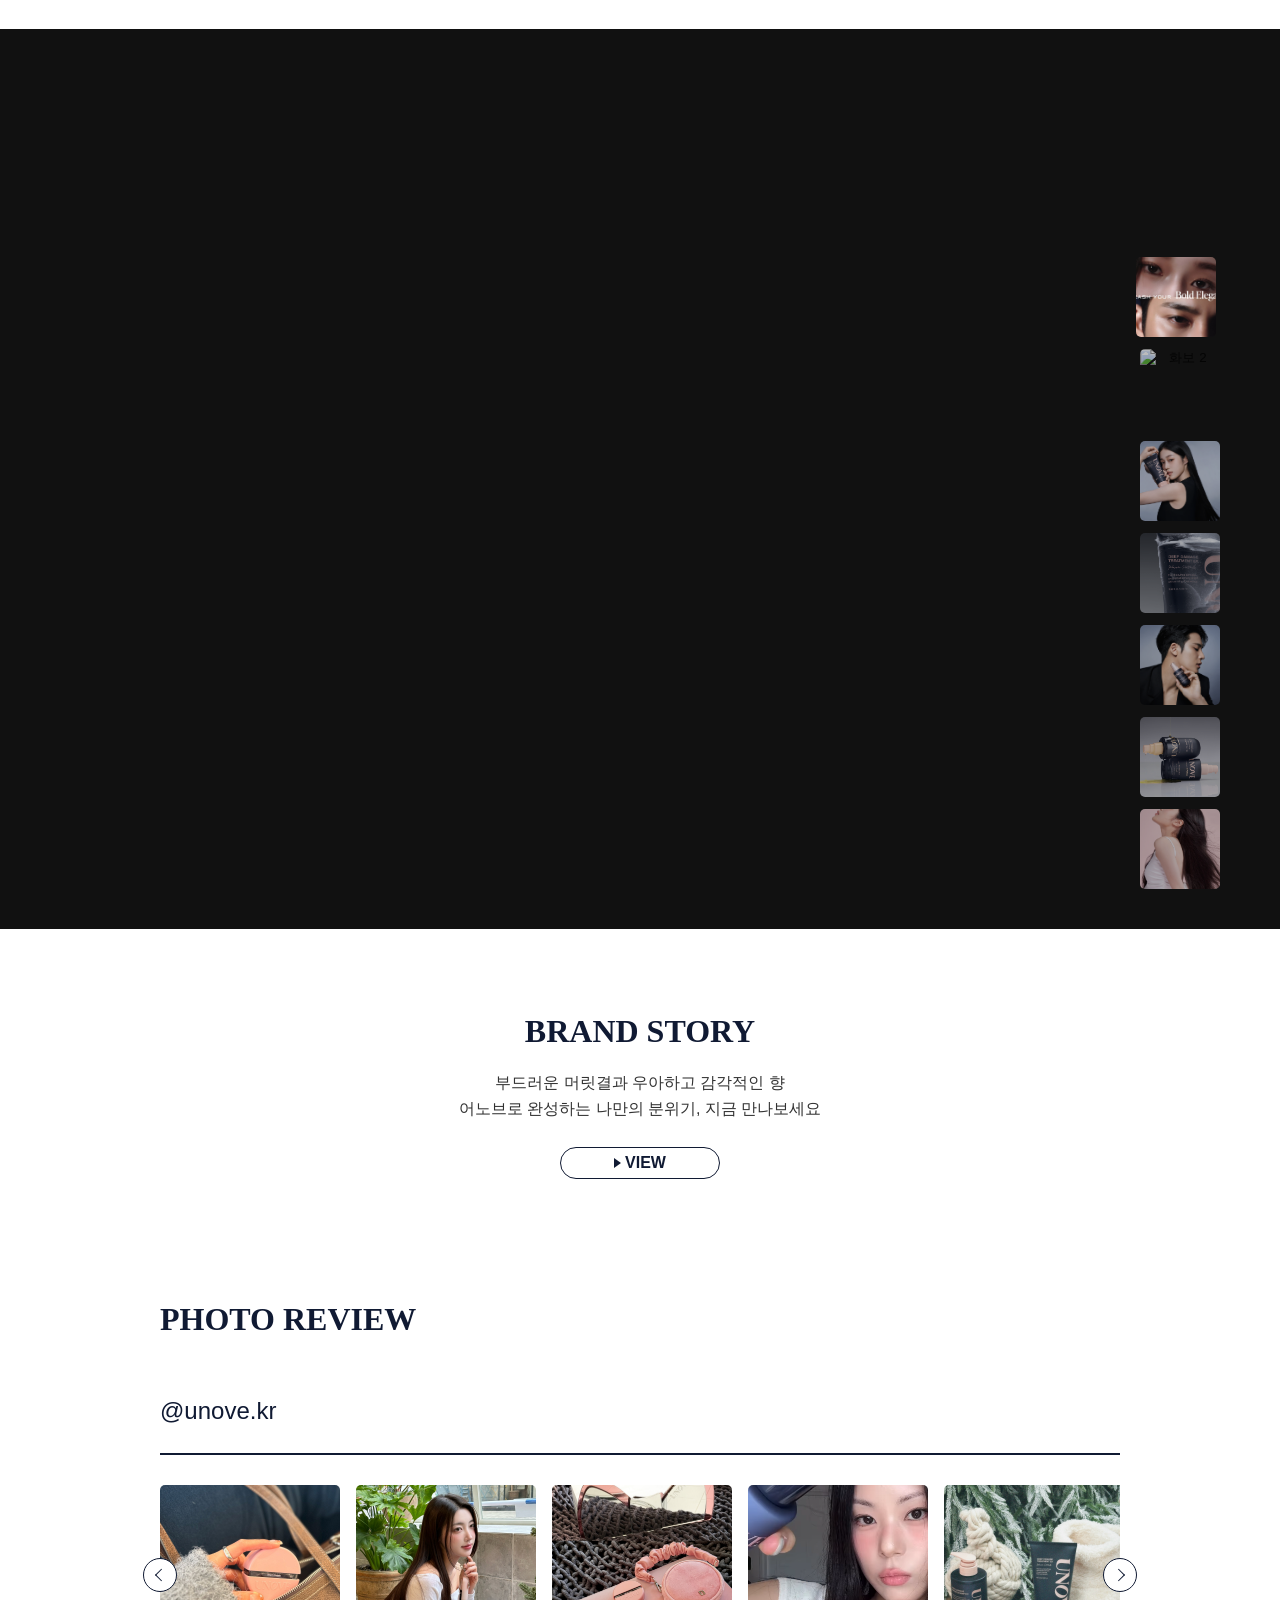
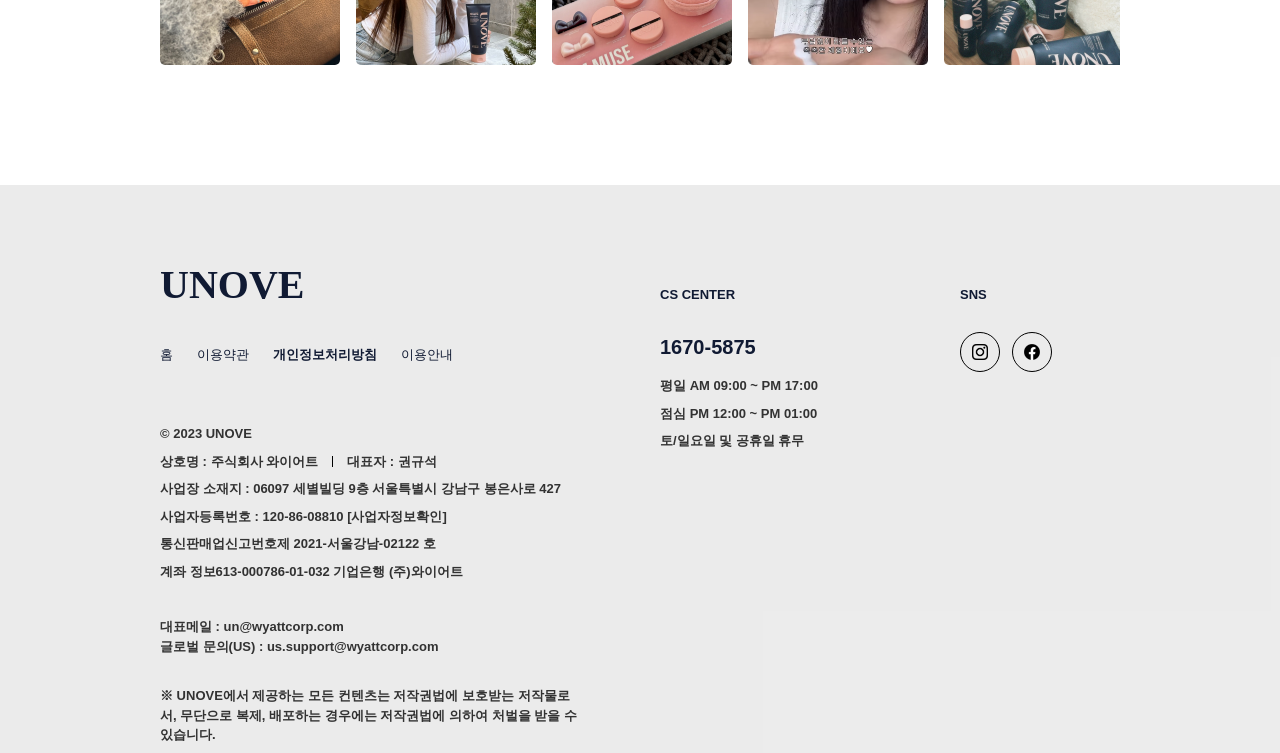
==== commit 12054fb1: "0723" ====
--- a/index.html
+++ b/index.html
@@ -20,11 +20,34 @@
 		<header id="header-desktop">
 			<div class="header-inner">
 				<span class="logo">UNOVE</span>
-				<nav class="gnb">
-					<a href="./html/shop.html">SHOP</a>
-					<a href="#">EVENT</a>
-					<a href="#">COMMUNITY</a>
-					<a href="#">STORY</a>
+				<nav>
+					<ul class="gnb">
+						<li>
+							<a href="./html/shop.html">SHOP</a>
+							<ul class="submenu">
+								<li><a href="#">ALL</a></li>
+								<li><a href="#">BEST</a></li>
+								<li><a href="#">NEW</a></li>
+								<li><a href="#">SET/GIFT</a></li>
+							</ul>
+						</li>
+						<li>
+							<a href="#">EVENT</a>
+						</li>
+						<li>
+							<a href="#">COMMUNITY</a>
+							<ul class="submenu">
+								<li><a href="#">회원혜택</a></li>
+								<li><a href="#">문의하기</a></li>
+								<li><a href="#">공지사항</a></li>
+								<li><a href="#">FAQ</a></li>
+							</ul>
+						</li>
+						<li>
+							<a href="#">STORY</a>
+						</li>
+					</ul>
+
 				</nav>
 				<div class="header-right">
 					<div class="util-icons">
--- a/css/index.css
+++ b/css/index.css
@@ -194,7 +194,7 @@
 }
 
 /* 주 네비게이션 */
-.gnb {
+ul {
     display: flex;
     gap: 48px;
     position: absolute;
@@ -202,7 +202,7 @@
     transform: translateX(-50%);
 }
 
-.gnb a {
+ul a {
     font-family: 'Playfair Display', Georgia, serif;
     font-size: 24px;
     font-weight: 700;
@@ -1016,7 +1016,7 @@
 
     #header-mobile {
         display: flex;
-        top: 38px; /* 상단 띠배너 높이 아래에 완벽 안착 */
+        top: 0;
         height: 56px;
         background-color: transparent;
     }
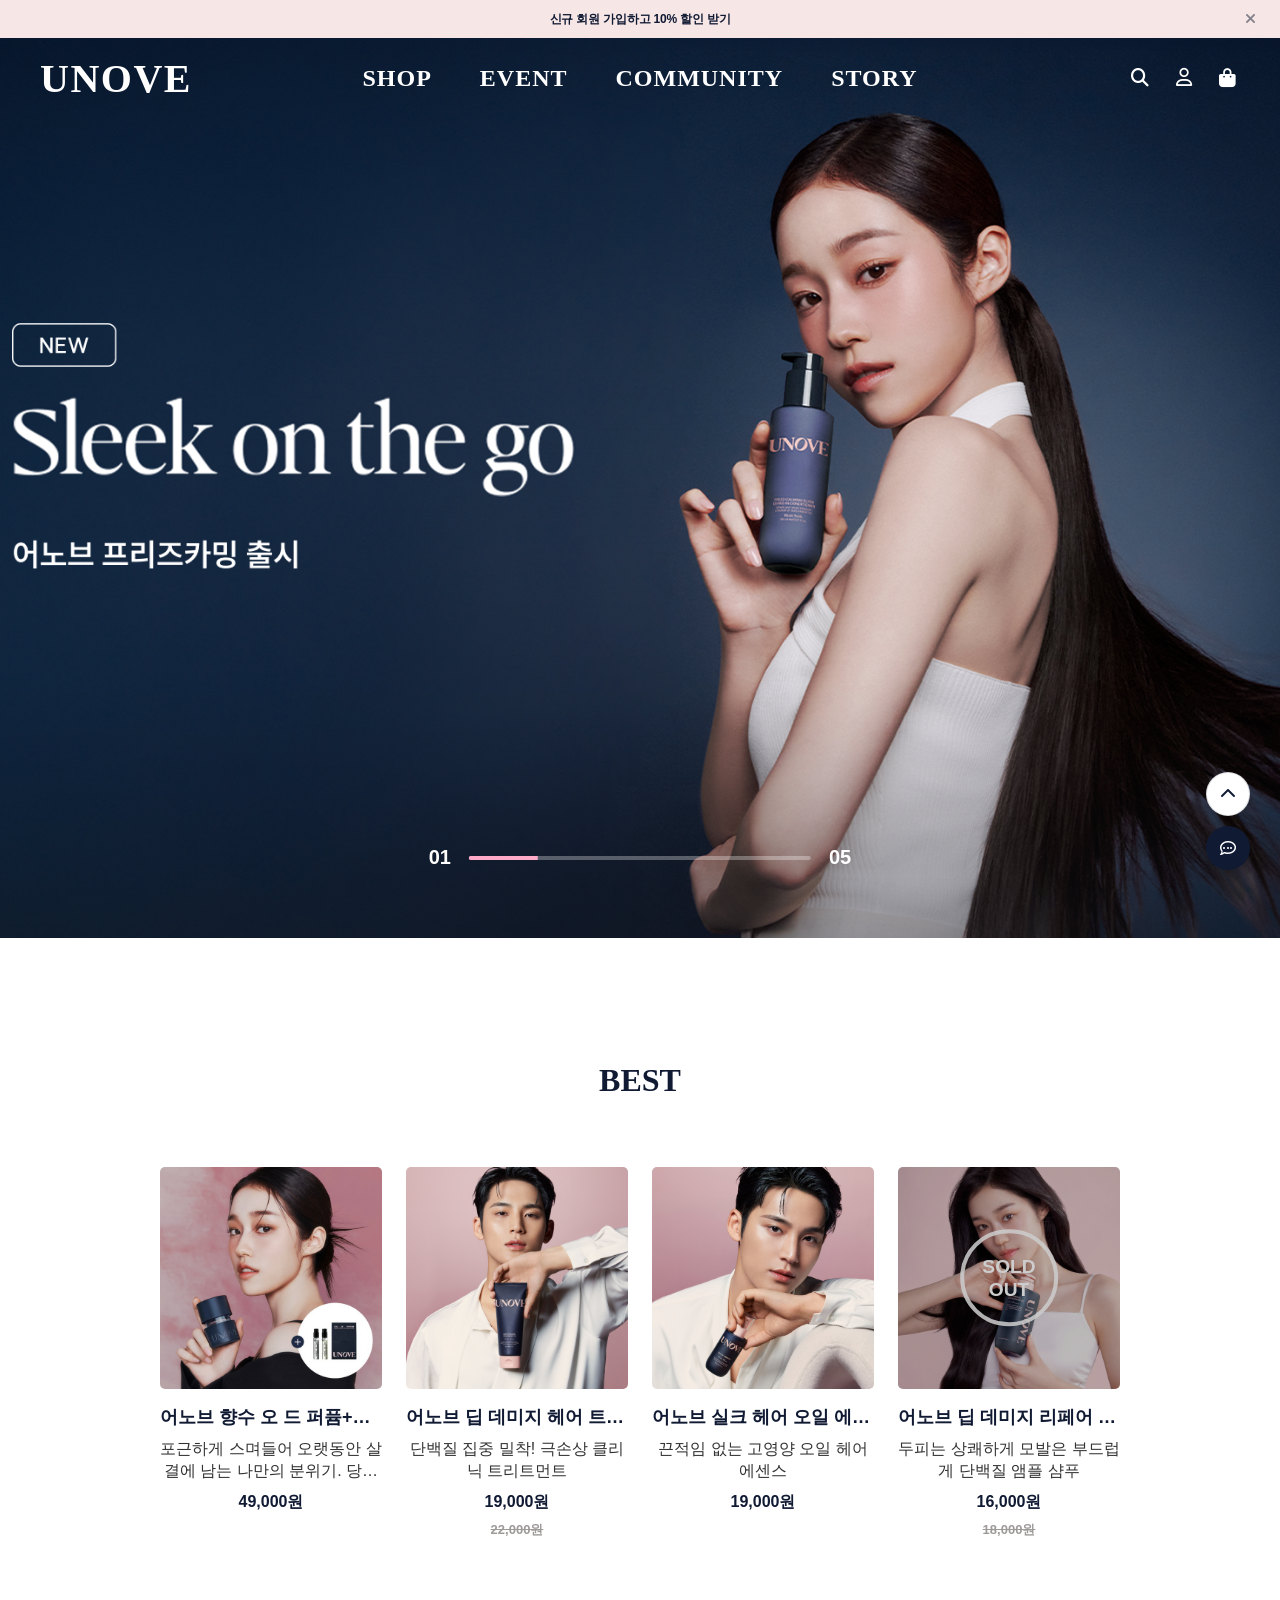
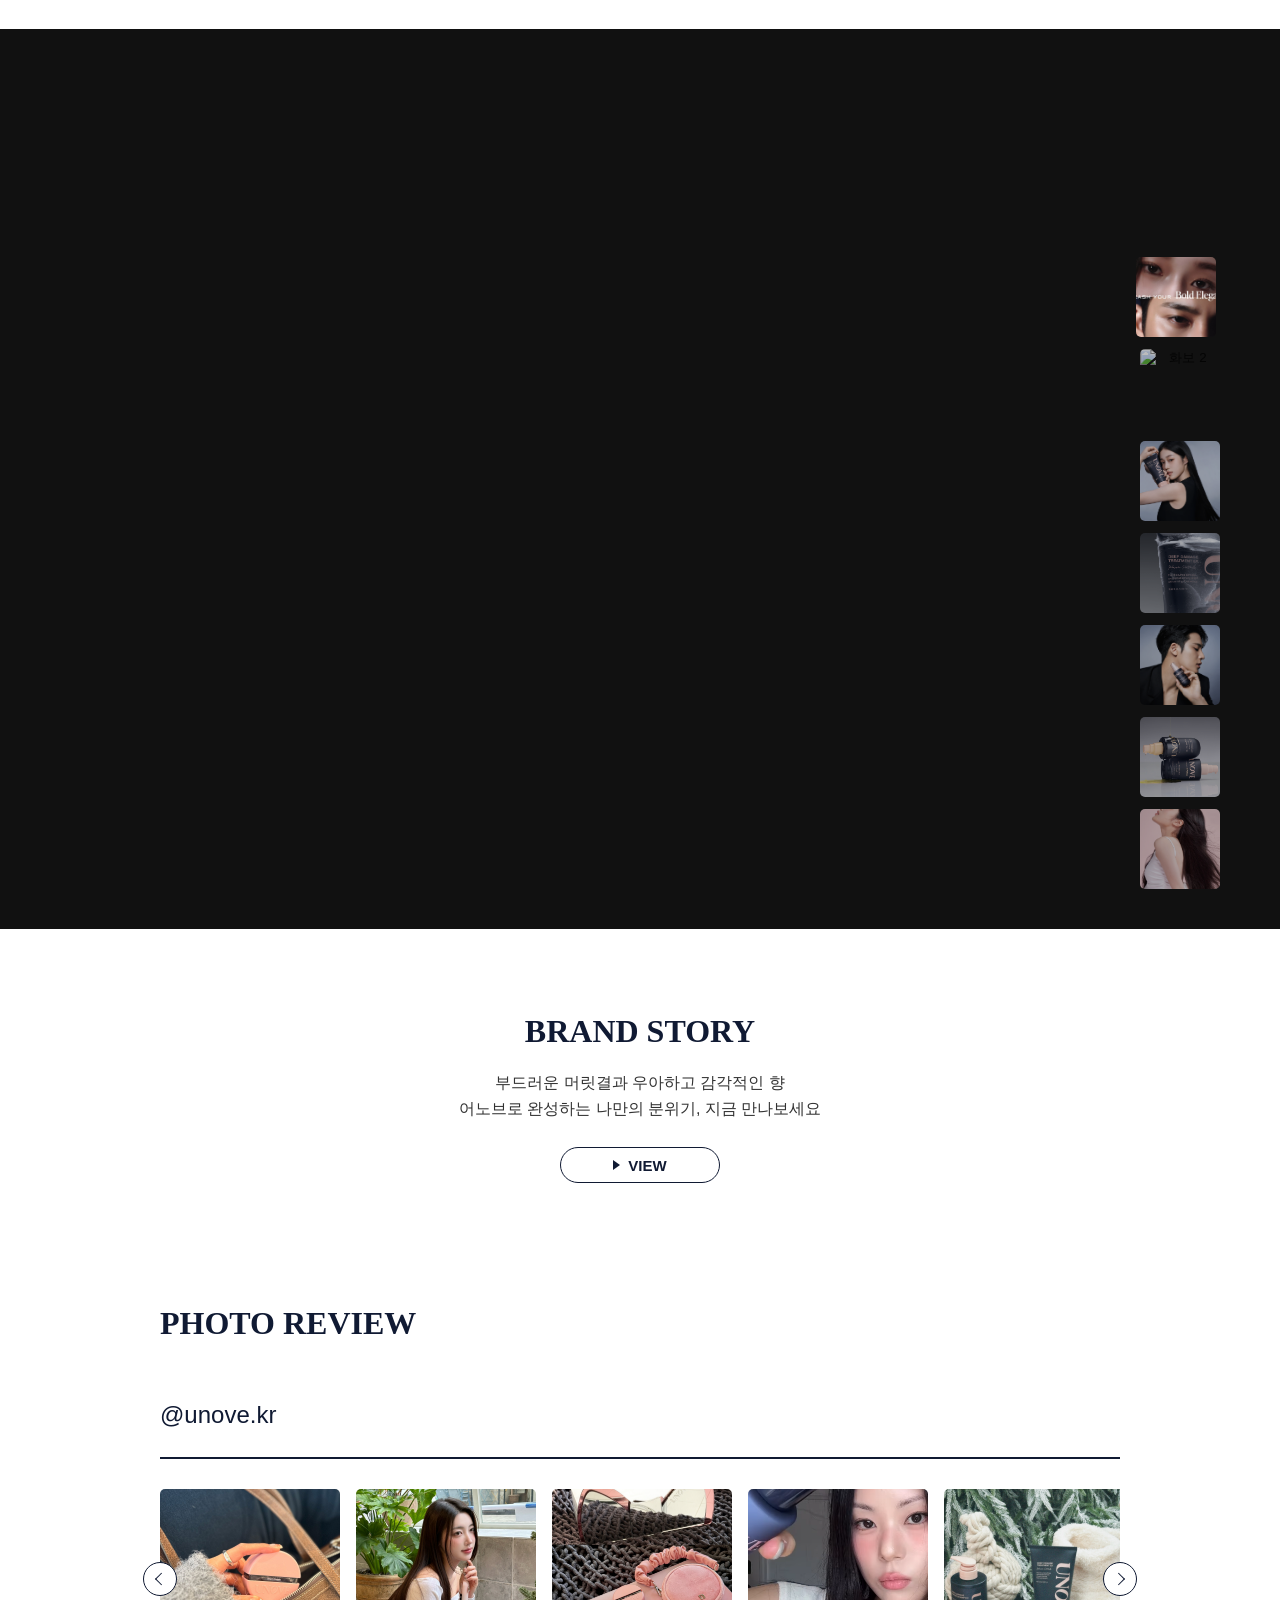
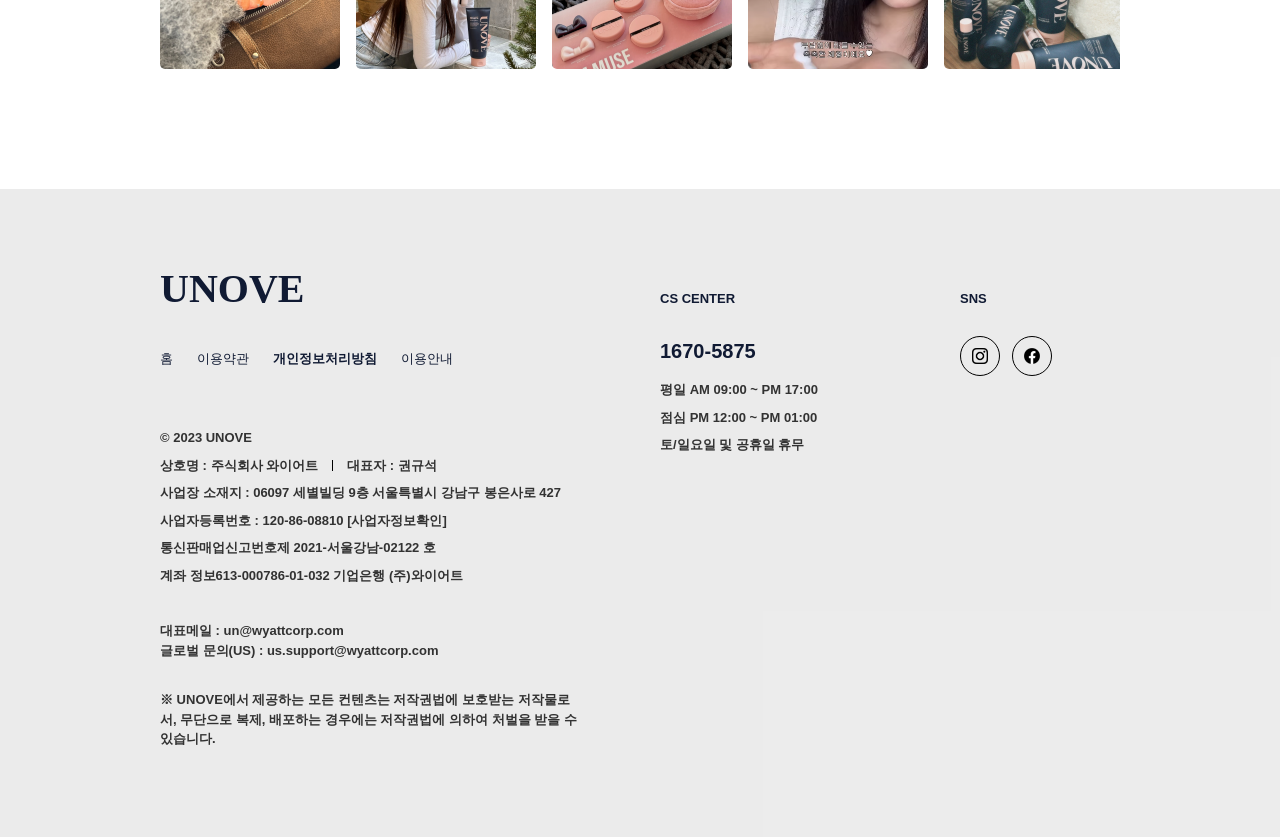
==== commit 6ca392c0: "어노브수정중" ====
--- a/index.html
+++ b/index.html
@@ -1,288 +1,353 @@
 <!doctype html>
 <html lang="ko">
 <head>
-	<meta charset="UTF-8"/>
-	<meta name="viewport" content="width=device-width, initial-scale=1.0"/>
-	<title>UNOVE</title>
-	<link rel="stylesheet" href="./css/index.css"/>
-	<link rel="stylesheet" href="https://cdnjs.cloudflare.com/ajax/libs/font-awesome/6.4.0/css/all.min.css"/>
-	<script src="./js/index.js" defer></script>
+    <meta charset="UTF-8"/>
+    <meta name="viewport" content="width=device-width, initial-scale=1.0"/>
+    <title>UNOVE</title>
+    <link rel="stylesheet" href="./css/index.css"/>
+    <link rel="stylesheet" href="https://cdnjs.cloudflare.com/ajax/libs/font-awesome/6.4.0/css/all.min.css"/>
+    <script src="./js/index.js" defer></script>
 </head>
 <body>
-	<div id="top-banner">
-		<p>신규 회원 가입하고 10% 할인 받기</p>
-		<button id="banner-close" aria-label="배너 닫기">
-			<i class="fa-solid fa-xmark"></i>
-		</button>
-	</div>
-	
-	<div class="header-wrapper">
-		<header id="header-desktop">
-			<div class="header-inner">
-				<span class="logo">UNOVE</span>
-				<nav>
-					<ul class="gnb">
-						<li>
-							<a href="./html/shop.html">SHOP</a>
-							<ul class="submenu">
-								<li><a href="#">ALL</a></li>
-								<li><a href="#">BEST</a></li>
-								<li><a href="#">NEW</a></li>
-								<li><a href="#">SET/GIFT</a></li>
-							</ul>
-						</li>
-						<li>
-							<a href="#">EVENT</a>
-						</li>
-						<li>
-							<a href="#">COMMUNITY</a>
-							<ul class="submenu">
-								<li><a href="#">회원혜택</a></li>
-								<li><a href="#">문의하기</a></li>
-								<li><a href="#">공지사항</a></li>
-								<li><a href="#">FAQ</a></li>
-							</ul>
-						</li>
-						<li>
-							<a href="#">STORY</a>
-						</li>
-					</ul>
+    <!-- 상단 띠배너 -->
+    <div id="top-banner">
+        <p>신규 회원 가입하고 10% 할인 받기</p>
+        <button id="banner-close" aria-label="배너 닫기">
+            <i class="fa-solid fa-xmark"></i>
+        </button>
+    </div>
+    
+    <!-- 🎯 모바일 메뉴 드로어 & 오버레이 (fixed 레이어는 body 직계 자식으로 배치) -->
+    <div class="mobile-menu-overlay" id="mobileMenuOverlay"></div>
 
-				</nav>
-				<div class="header-right">
-					<div class="util-icons">
-						<button aria-label="검색">
-							<i class="fa-solid fa-magnifying-glass"></i>
-						</button>
-						<button aria-label="마이페이지">
-							<i class="fa-regular fa-user"></i>
-						</button>
-						<button aria-label="장바구니">
-							<i class="fa-solid fa-bag-shopping"></i>
-						</button>
-					</div>
-				</div>
-			</div>
-		</header>
-		
-		<header id="header-mobile">
-			<button class="mobile-menu-btn" aria-label="메뉴">
-				<i class="fa-solid fa-bars"></i>
-			</button>
-			<span class="mobile-logo">UNOVE</span>
-			<div class="mobile-icons">
-				<button aria-label="마이페이지">
-					<i class="fa-regular fa-user"></i>
-				</button>
-				<button aria-label="장바구니">
-					<i class="fa-solid fa-bag-shopping"></i>
-				</button>
-			</div>
-		</header>
-		
-		<div id="hero">
-			<div class="slider-container">
-				
-				<div class="slide is-active"> <picture>
-					<source media="(max-width: 640px)" srcset="./images/main/hero-moblie-01.png"/>
-					<source media="(max-width: 1280px)" srcset="./images/main/hero-tablet-01.png"/>
-					<img src="./images/main/hero-desktop-01.png" id="hero-desktop-img" alt="화보"/>
-				</picture>
-				</div>
-				<div class="slide">
-					<picture>
-						<source media="(max-width: 640px)" srcset="./images/main/hero-moblie-02.png"/>
-						<source media="(max-width: 1280px)" srcset="./images/main/hero-tabelt-02.png"/>
-						<img src="./images/main/hero-desktop-02.png" alt="화보"/>
-					</picture>
-				</div>
-				<div class="slide">
-					<picture>
-						<source media="(max-width: 640px)" srcset="./images/main/hero-moblie-03.png"/>
-						<source media="(max-width: 1280px)" srcset="./images/main/hero-tabelt-03.png"/>
-						<img src="./images/main/hero-desktop-03.png" alt="화보"/>
-					</picture>
-				</div>
-				<div class="slide">
-					<picture>
-						<source media="(max-width: 640px)" srcset="./images/main/hero-moblie-04.png"/>
-						<source media="(max-width: 1280px)" srcset="./images/main/hero-tabelt-04.png"/>
-						<img src="./images/main/hero-desktop-04.png" alt="화보"/>
-					</picture>
-				</div>
-				<div class="slide">
-					<picture>
-						<source media="(max-width: 640px)" srcset="./images/main/hero-moblie-05.png"/>
-						<source media="(max-width: 1280px)" srcset="./images/main/hero-tabelt-05.png"/>
-						<img src="./images/main/hero-desktop-05.png" alt="화보"/>
-					</picture>
-				</div>
-				
-				<div class="slider-indicator" aria-hidden="true">
-					<span class="current-slide">01</span>
-					<i><b></b></i>
-					<span class="desktop-last">05</span>
-					<span class="tablet-last">05</span>
-				</div>
-			</div>
-			
-		</div>
-	</div>
-	
-	<main>
-		<section class="best" id="shop">
-			<h2>BEST</h2>
-			<div class="product-grid">
-				<article class="product-card">
-					<div class="product-image">
-						<img src="./images/main/best-perfume-desktop.png" alt="어노브 향수 오 드 퍼퓸"/>
-						<div class="quick-actions">
-							<button type="button" class="like-button" aria-label="찜하기"></button>
-							<button type="button" class="bag-button" aria-label="장바구니 담기"></button>
-						</div>
-					</div>
-					<h3>어노브 향수 오 드 퍼퓸+미니듀오 증정</h3>
-					<p class="desc">포근하게 스며들어 오랫동안 살결에 남는 나만의 분위기. 당신만의 분위기와 우아함을 더해줄 어노브 오 드 퍼퓸</p>
-					<strong>49,000원</strong>
-				</article>
-				
-				<article class="product-card">
-					<div class="product-image">
-						<img src="./images/main/best-treatment-desktop.png"
-						     alt="어노브 딥 데미지 헤어 트리트먼트"/>
-						<div class="quick-actions">
-							<button type="button" class="like-button" aria-label="찜하기"></button>
-							<button type="button" class="bag-button" aria-label="장바구니 담기"></button>
-						</div>
-					</div>
-					<h3>어노브 딥 데미지 헤어 트리트먼트 EX 207ml</h3>
-					<p class="desc">단백질 집중 밀착! 극손상 클리닉 트리트먼트</p>
-					<strong>19,000원</strong>
-					<del>22,000원</del>
-				</article>
-				
-				<article class="product-card">
-					<div class="product-image">
-						<img src="./images/main/best-oil-desktop.png" alt="어노브 실크 헤어 오일 에센스"/>
-						<div class="quick-actions">
-							<button type="button" class="like-button" aria-label="찜하기"></button>
-							<button type="button" class="bag-button" aria-label="장바구니 담기"></button>
-						</div>
-					</div>
-					<h3>어노브 실크 헤어 오일 에센스 70ml</h3>
-					<p class="desc">끈적임 없는 고영양 오일 헤어 에센스</p>
-					<strong>19,000원</strong>
-				</article>
-				
-				<article class="product-card soldout-card">
-					<div class="product-image">
-						<img src="./images/main/best-shampoo-desktop.png"
-						     alt="어노브 딥 데미지 리페어 단백질 샴푸"/>
-						<div class="quick-actions">
-							<button type="button" class="like-button" aria-label="찜하기"></button>
-						</div>
-						<span class="soldout">SOLD<br/>OUT</span>
-					</div>
-					<h3>어노브 딥 데미지 리페어 단백질 샴푸 500g</h3>
-					<p class="desc">두피는 상쾌하게 모발은 부드럽게 단백질 앰플 샴푸</p>
-					<strong>16,000원</strong>
-					<del>18,000원</del>
-				</article>
-			</div>
-		</section>
-		
-		<section class="brand-visual" aria-label="브랜드 스토리 영상">
-			<video autoplay muted loop playsinline src="./images/main/brand-desktop.mp4">
-				어노브 브랜드 스토리 클로즈업
-			</video>
-			<div class="thumbs" aria-label="브랜드 이미지 선택">
-				<button type="button" class="is-active">
-					<img src="./images/main/story-thumb-0.jpg" alt="화보영상"/>
-				</button>
-				<button type="button">
-					<img src="./images/main/story-thumb-1.png" alt="화보 2"/>
-				</button>
-				<button type="button"><img src="./images/main/story-thumb-2.png" alt="화보 2"/>
-				</button>
-				<button type="button"><img src="./images/main/story-thumb-3.png" alt="화보 3"/>
-				</button>
-				<button type="button"><img src="./images/main/story-thumb-4.png" alt="화보 4"/>
-				</button>
-				<button type="button"><img src="./images/main/story-thumb-5.png" alt="화보 5"/>
-				</button>
-				<button type="button"><img src="./images/main/story-thumb-6.png" alt="화보 6"/>
-				</button>
-			</div>
-		</section>
-		
-		<section class="brand-copy" id="story">
-			<h2>BRAND STORY</h2>
-			<p>부드러운 머릿결과 우아하고 감각적인 향<br/>어노브로 완성하는 나만의 분위기, 지금 만나보세요</p>
-			<div class="view-link"><span></span>VIEW</div>
-		</section>
-		
-		<section class="reviews" id="community">
-			<div class="section-head">
-				<h2>PHOTO REVIEW</h2>
-				<span>@unove.kr</span>
-			</div>
-			<div class="review-wrap">
-				<button type="button" class="review-nav prev" aria-label="이전 리뷰"></button>
-				<div class="review-strip" aria-label="포토 리뷰 목록">
-					<img src="./images/main/review-1.png" alt="포토 리뷰 1"/>
-					<img src="./images/main/review-2.png" alt="포토 리뷰 2"/>
-					<img src="./images/main/review-3.png" alt="포토 리뷰 3"/>
-					<img src="./images/main/review-4.png" alt="포토 리뷰 4"/>
-					<img src="./images/main/review-5.png" alt="포토 리뷰 5"/>
-					<img src="./images/main/review-6.png" alt="포토 리뷰 6"/>
-					<img src="./images/main/review-7.png" alt="포토 리뷰 7"/>
-					<img src="./images/main/review-8.png" alt="포토 리뷰 8"/>
-				</div>
-				<button type="button" class="review-nav next" aria-label="다음 리뷰"></button>
-			</div>
-		</section>
-	</main>
-	
-	<footer class="footer">
-		<div class="footer-inner">
-			<div class="footer-info">
-				<strong class="footer-logo">UNOVE</strong>
-				<nav>
-					<a href="#">홈</a>
-					<a href="#">이용약관</a>
-					<a href="#"><b>개인정보처리방침</b></a>
-					<a href="#">이용안내</a>
-				</nav>
-				<p>© 2023 UNOVE</p>
-				<p>상호명 : <b>주식회사 와이어트</b><span class="pipe"></span>대표자 : <b>권규석</b></p>
-				<p>사업장 소재지 : 06097 세별빌딩 9층 서울특별시 강남구 봉은사로 427</p>
-				<p>사업자등록번호 : 120-86-08810 <b>[사업자정보확인]</b></p>
-				<p>통신판매업신고번호제 2021-서울강남-02122 호</p>
-				<p>계좌 정보613-000786-01-032 기업은행 (주)와이어트</p>
-				<p class="mail">대표메일 : un@wyattcorp.com<br/>글로벌 문의(US) : us.support@wyattcorp.com</p>
-				<p class="copyright">※ UNOVE에서 제공하는 모든 컨텐츠는 저작권법에 보호받는 저작물로서, 무단으로 복제, 배포하는 경우에는 저작권법에 의하여 처벌을 받을 수
-				                     있습니다.</p>
-			</div>
-			<div class="cs">
-				<h2>CS CENTER</h2>
-				<strong>1670-5875</strong>
-				<p>평일 <b>AM</b> 09:00 ~ <b>PM</b> 17:00</p>
-				<p>점심 <b>PM</b> 12:00 ~ <b>PM</b> 01:00</p>
-				<p>토/일요일 및 공휴일 휴무</p>
-			</div>
-			<div class="sns">
-				<h2>SNS</h2>
-				<a href="#" aria-label="Instagram"><img src="./images/main/instagram.png"
-				                                        alt=""/></a>
-				<a href="#" aria-label="Facebook"><img src="./images/main/facebook.png" alt=""/></a>
-			</div>
-		</div>
-	</footer>
-	
-	<div class="floating">
-		<button class="float-top" id="btn-top" aria-label="맨 위로"><i class="fa-solid fa-chevron-up"></i></button>
-		<button class="float-inquiry" aria-label="문의하기"><i class="fa-regular fa-comment-dots"></i></button>
-	</div>
-	<div class="toast" role="status" aria-live="polite"></div>
+    <nav class="mobile-menu-drawer" id="mobileMenuDrawer" aria-label="모바일 메뉴">
+        <div class="drawer-header">
+            <span class="drawer-logo">UNOVE</span>
+            <button class="drawer-close-btn" id="drawerCloseBtn" aria-label="닫기">
+                <i class="fa-solid fa-xmark"></i>
+            </button>
+        </div>
+
+        <ul class="mobile-gnb">
+            <li class="has-sub open">
+                <div class="menu-title">
+                    <a href="./html/shop.html">SHOP</a>
+                    <button class="toggle-sub-btn" aria-label="SHOP 서브메뉴 열기"><i class="fa-solid fa-chevron-down"></i></button>
+                </div>
+                <ul class="mobile-submenu">
+                    <li><a href="#">ALL</a></li>
+                    <li><a href="#">BEST</a></li>
+                    <li><a href="#">NEW</a></li>
+                    <li><a href="#">SET/GIFT</a></li>
+                </ul>
+            </li>
+            <li>
+                <div class="menu-title">
+                    <a href="#">EVENT</a>
+                </div>
+            </li>
+            <li class="has-sub">
+                <div class="menu-title">
+                    <a href="#">COMMUNITY</a>
+                    <button class="toggle-sub-btn" aria-label="COMMUNITY 서브메뉴 열기"><i class="fa-solid fa-chevron-down"></i></button>
+                </div>
+                <ul class="mobile-submenu">
+                    <li><a href="#">회원혜택</a></li>
+                    <li><a href="#">문의하기</a></li>
+                    <li><a href="#">공지사항</a></li>
+                    <li><a href="#">FAQ</a></li>
+                </ul>
+            </li>
+            <li>
+                <div class="menu-title">
+                    <a href="#">STORY</a>
+                </div>
+            </li>
+        </ul>
+    </nav>
+
+    <!-- 헤더 영역 -->
+    <div class="header-wrapper">
+        <!-- 데스크톱 헤더 -->
+        <header id="header-desktop">
+            <div class="header-inner">
+                <span class="logo">
+                    <!-- 🎯 경로 수정: ../index.html -> ./index.html -->
+                    <a href="./index.html">
+                        UNOVE
+                    </a>
+                </span>
+                <nav aria-label="데스크톱 메인 메뉴">
+                    <ul class="gnb">
+                        <li>
+                            <a href="./html/shop.html">SHOP</a>
+                            <ul class="submenu">
+                                <li><a href="#">ALL</a></li>
+                                <li><a href="#">BEST</a></li>
+                                <li><a href="#">NEW</a></li>
+                                <li><a href="#">SET/GIFT</a></li>
+                            </ul>
+                        </li>
+                        <li>
+                            <a href="#">EVENT</a>
+                        </li>
+                        <li>
+                            <a href="#">COMMUNITY</a>
+                            <ul class="submenu">
+                                <li><a href="#">회원혜택</a></li>
+                                <li><a href="#">문의하기</a></li>
+                                <li><a href="#">공지사항</a></li>
+                                <li><a href="#">FAQ</a></li>
+                            </ul>
+                        </li>
+                        <li>
+                            <a href="#">STORY</a>
+                        </li>
+                    </ul>
+                </nav>
+                <div class="header-right">
+                    <div class="util-icons">
+                        <button aria-label="검색">
+                            <i class="fa-solid fa-magnifying-glass"></i>
+                        </button>
+                        <button aria-label="마이페이지">
+                            <i class="fa-regular fa-user"></i>
+                        </button>
+                        <button aria-label="장바구니">
+                            <i class="fa-solid fa-bag-shopping"></i>
+                        </button>
+                    </div>
+                </div>
+            </div>
+        </header>
+        
+        <!-- 모바일 헤더 -->
+        <header id="header-mobile">
+            <button class="mobile-menu-btn" aria-label="메뉴 열기">
+                <i class="fa-solid fa-bars"></i>
+            </button>
+            <span class="mobile-logo">UNOVE</span>
+            <div class="mobile-icons">
+                <button aria-label="마이페이지">
+                    <i class="fa-regular fa-user"></i>
+                </button>
+                <button aria-label="장바구니">
+                    <i class="fa-solid fa-bag-shopping"></i>
+                </button>
+            </div>
+        </header>
+    </div>
+    
+    <!-- 메인 컨텐츠 영역 -->
+    <main>
+        <!-- 히어로 슬라이더 -->
+        <div id="hero">
+            <div class="slider-container">
+                <div class="slide is-active">
+                    <picture>
+                        <source media="(max-width: 640px)" srcset="./images/main/hero-moblie-01.png"/>
+                        <source media="(max-width: 1280px)" srcset="./images/main/hero-tablet-01.png"/>
+                        <img src="./images/main/hero-desktop-01.png" id="hero-desktop-img" alt="어노브 메인 화보 1"/>
+                    </picture>
+                </div>
+                <div class="slide">
+                    <picture>
+                        <source media="(max-width: 640px)" srcset="./images/main/hero-moblie-02.png"/>
+                        <source media="(max-width: 1280px)" srcset="./images/main/hero-tabelt-02.png"/>
+                        <img src="./images/main/hero-desktop-02.png" alt="어노브 메인 화보 2"/>
+                    </picture>
+                </div>
+                <div class="slide">
+                    <picture>
+                        <source media="(max-width: 640px)" srcset="./images/main/hero-moblie-03.png"/>
+                        <source media="(max-width: 1280px)" srcset="./images/main/hero-tabelt-03.png"/>
+                        <img src="./images/main/hero-desktop-03.png" alt="어노브 메인 화보 3"/>
+                    </picture>
+                </div>
+                <div class="slide">
+                    <picture>
+                        <source media="(max-width: 640px)" srcset="./images/main/hero-moblie-04.png"/>
+                        <source media="(max-width: 1280px)" srcset="./images/main/hero-tabelt-04.png"/>
+                        <img src="./images/main/hero-desktop-04.png" alt="어노브 메인 화보 4"/>
+                    </picture>
+                </div>
+                <div class="slide">
+                    <picture>
+                        <source media="(max-width: 640px)" srcset="./images/main/hero-moblie-05.png"/>
+                        <source media="(max-width: 1280px)" srcset="./images/main/hero-tabelt-05.png"/>
+                        <img src="./images/main/hero-desktop-05.png" alt="어노브 메인 화보 5"/>
+                    </picture>
+                </div>
+                
+                <div class="slider-indicator" aria-hidden="true">
+                    <span class="current-slide">01</span>
+                    <i><b></b></i>
+                    <span class="desktop-last">05</span>
+                    <span class="tablet-last">05</span>
+                </div>
+            </div>
+        </div>
+
+        <!-- BEST 제품 섹션 -->
+        <section class="best" id="shop">
+            <h2>BEST</h2>
+            <div class="product-grid">
+                <article class="product-card">
+                    <div class="product-image">
+                        <img src="./images/main/best-perfume-desktop.png" alt="어노브 향수 오 드 퍼퓸"/>
+                        <div class="quick-actions">
+                            <button type="button" class="like-button" aria-label="찜하기"></button>
+                            <button type="button" class="bag-button" aria-label="장바구니 담기"></button>
+                        </div>
+                    </div>
+                    <h3>어노브 향수 오 드 퍼퓸+미니듀오 증정</h3>
+                    <p class="desc">포근하게 스며들어 오랫동안 살결에 남는 나만의 분위기. 당신만의 분위기와 우아함을 더해줄 어노브 오 드 퍼퓸</p>
+                    <strong>49,000원</strong>
+                </article>
+                
+                <article class="product-card">
+                    <div class="product-image">
+                        <img src="./images/main/best-treatment-desktop.png" alt="어노브 딥 데미지 헤어 트리트먼트"/>
+                        <div class="quick-actions">
+                            <button type="button" class="like-button" aria-label="찜하기"></button>
+                            <button type="button" class="bag-button" aria-label="장바구니 담기"></button>
+                        </div>
+                    </div>
+                    <h3>어노브 딥 데미지 헤어 트리트먼트 EX 207ml</h3>
+                    <p class="desc">단백질 집중 밀착! 극손상 클리닉 트리트먼트</p>
+                    <strong>19,000원</strong>
+                    <del>22,000원</del>
+                </article>
+                
+                <article class="product-card">
+                    <div class="product-image">
+                        <img src="./images/main/best-oil-desktop.png" alt="어노브 실크 헤어 오일 에센스"/>
+                        <div class="quick-actions">
+                            <button type="button" class="like-button" aria-label="찜하기"></button>
+                            <button type="button" class="bag-button" aria-label="장바구니 담기"></button>
+                        </div>
+                    </div>
+                    <h3>어노브 실크 헤어 오일 에센스 70ml</h3>
+                    <p class="desc">끈적임 없는 고영양 오일 헤어 에센스</p>
+                    <strong>19,000원</strong>
+                </article>
+                
+                <article class="product-card soldout-card">
+                    <div class="product-image">
+                        <img src="./images/main/best-shampoo-desktop.png" alt="어노브 딥 데미지 리페어 단백질 샴푸"/>
+                        <div class="quick-actions">
+                            <button type="button" class="like-button" aria-label="찜하기"></button>
+                        </div>
+                        <span class="soldout">SOLD<br/>OUT</span>
+                    </div>
+                    <h3>어노브 딥 데미지 리페어 단백질 샴푸 500g</h3>
+                    <p class="desc">두피는 상쾌하게 모발은 부드럽게 단백질 앰플 샴푸</p>
+                    <strong>16,000원</strong>
+                    <del>18,000원</del>
+                </article>
+            </div>
+        </section>
+        
+        <!-- 브랜드 비주얼 섹션 -->
+        <section class="brand-visual" aria-label="브랜드 스토리 영상">
+            <video autoplay muted loop playsinline src="./images/main/brand-desktop.mp4">
+                어노브 브랜드 스토리 클로즈업
+            </video>
+            <div class="thumbs" aria-label="브랜드 이미지 선택">
+                <button type="button" class="is-active">
+                    <img src="./images/main/story-thumb-0.jpg" alt="화보영상 1"/>
+                </button>
+                <button type="button">
+                    <img src="./images/main/story-thumb-1.png" alt="화보 2"/>
+                </button>
+                <button type="button">
+                    <img src="./images/main/story-thumb-2.png" alt="화보 3"/>
+                </button>
+                <button type="button">
+                    <img src="./images/main/story-thumb-3.png" alt="화보 4"/>
+                </button>
+                <button type="button">
+                    <img src="./images/main/story-thumb-4.png" alt="화보 5"/>
+                </button>
+                <button type="button">
+                    <img src="./images/main/story-thumb-5.png" alt="화보 6"/>
+                </button>
+                <button type="button">
+                    <img src="./images/main/story-thumb-6.png" alt="화보 7"/>
+                </button>
+            </div>
+        </section>
+        
+        <!-- 브랜드 카피 섹션 -->
+        <section class="brand-copy" id="story">
+            <h2>BRAND STORY</h2>
+            <p>부드러운 머릿결과 우아하고 감각적인 향<br/>어노브로 완성하는 나만의 분위기, 지금 만나보세요</p>
+            <a href="#" class="view-link"><span></span>VIEW</a>
+        </section>
+        
+        <!-- 포토 리뷰 섹션 -->
+        <section class="reviews" id="community">
+            <div class="section-head">
+                <h2>PHOTO REVIEW</h2>
+                <span>@unove.kr</span>
+            </div>
+            <div class="review-wrap">
+                <button type="button" class="review-nav prev" aria-label="이전 리뷰"></button>
+                <div class="review-strip" aria-label="포토 리뷰 목록">
+                    <img src="./images/main/review-1.png" alt="포토 리뷰 1"/>
+                    <img src="./images/main/review-2.png" alt="포토 리뷰 2"/>
+                    <img src="./images/main/review-3.png" alt="포토 리뷰 3"/>
+                    <img src="./images/main/review-4.png" alt="포토 리뷰 4"/>
+                    <img src="./images/main/review-5.png" alt="포토 리뷰 5"/>
+                    <img src="./images/main/review-6.png" alt="포토 리뷰 6"/>
+                    <img src="./images/main/review-7.png" alt="포토 리뷰 7"/>
+                    <img src="./images/main/review-8.png" alt="포토 리뷰 8"/>
+                </div>
+                <button type="button" class="review-nav next" aria-label="다음 리뷰"></button>
+            </div>
+        </section>
+    </main>
+    
+    <!-- 푸터 영역 -->
+    <footer class="footer">
+        <div class="footer-inner">
+            <div class="footer-info">
+                <strong class="footer-logo">UNOVE</strong>
+                <nav aria-label="푸터 약관 메뉴">
+                    <a href="#">홈</a>
+                    <a href="#">이용약관</a>
+                    <a href="#"><b>개인정보처리방침</b></a>
+                    <a href="#">이용안내</a>
+                </nav>
+                <p>© 2023 UNOVE</p>
+                <p>상호명 : <b>주식회사 와이어트</b><span class="pipe"></span>대표자 : <b>권규석</b></p>
+                <p>사업장 소재지 : 06097 세별빌딩 9층 서울특별시 강남구 봉은사로 427</p>
+                <p>사업자등록번호 : 120-86-08810 <b>[사업자정보확인]</b></p>
+                <p>통신판매업신고번호제 2021-서울강남-02122 호</p>
+                <p>계좌 정보613-000786-01-032 기업은행 (주)와이어트</p>
+                <p class="mail">대표메일 : un@wyattcorp.com<br/>글로벌 문의(US) : us.support@wyattcorp.com</p>
+                <p class="copyright">※ UNOVE에서 제공하는 모든 컨텐츠는 저작권법에 보호받는 저작물로서, 무단으로 복제, 배포하는 경우에는 저작권법에 의하여 처벌을 받을 수 있습니다.</p>
+            </div>
+            <div class="cs">
+                <h2>CS CENTER</h2>
+                <strong>1670-5875</strong>
+                <p>평일 <b>AM</b> 09:00 ~ <b>PM</b> 17:00</p>
+                <p>점심 <b>PM</b> 12:00 ~ <b>PM</b> 01:00</p>
+                <p>토/일요일 및 공휴일 휴무</p>
+            </div>
+            <div class="sns">
+                <h2>SNS</h2>
+                <a href="#" aria-label="Instagram"><img src="./images/main/instagram.png" alt="인스타그램"/></a>
+                <a href="#" aria-label="Facebook"><img src="./images/main/facebook.png" alt="페이스북"/></a>
+            </div>
+        </div>
+    </footer>
+    
+    <!-- 플로팅 버튼 & 토스트 -->
+    <div class="floating">
+        <button class="float-top" id="btn-top" aria-label="맨 위로"><i class="fa-solid fa-chevron-up"></i></button>
+        <button class="float-inquiry" aria-label="문의하기"><i class="fa-regular fa-comment-dots"></i></button>
+    </div>
+    <div class="toast" role="status" aria-live="polite"></div>
 </body>
-</html>
+</html>
--- a/css/index.css
+++ b/css/index.css
@@ -104,6 +104,10 @@
     max-width: 100%;
 }
 
+ul, ol {
+    list-style: none;
+}
+
 /* ════════════════ 띠배너 컴포넌트 ════════════════ */
 #top-banner {
     position: relative;
@@ -142,13 +146,15 @@
     opacity: 1;
 }
 
-/* ════════════════ SITE HEADER ════════════════ */
+/* ════════════════ 투명 헤더 절대 배치 상위 축 ════════════════ */
 .header-wrapper {
     position: relative;
+    top: 0;
     width: 100%;
-}
-
-/* --- 데스크톱 상단 투명 헤더 --- */
+    z-index: 100;
+}
+
+/* ════════════════ 데스크톱 상단 투명 헤더 ════════════════ */
 #header-desktop {
     position: absolute;
     top: 0;
@@ -157,8 +163,40 @@
     height: 80px;
     z-index: 100;
     background-color: transparent;
-    color: #fff;
     transition: background-color 0.3s ease;
+
+    &:hover {
+        background-color: #fff;
+
+        .logo a {
+            color: #111a30;
+        }
+
+        /* 1차 메뉴 텍스트 색상 변경 */
+        .gnb > li > a {
+            color: #111a30;
+
+            &:hover {
+                color: var(--accent);
+            }
+        }
+
+        /* 🎯 서브메뉴 노출 (좌우 -50% 축 유지하며 하단으로 자연스럽게 등장) */
+        .submenu {
+            opacity: 1;
+            visibility: visible;
+            transform: translateX(-50%) translateY(0);
+        }
+
+        .util-icons button {
+            color: #111a30;
+
+            &:hover {
+                color: var(--accent);
+                opacity: 1;
+            }
+        }
+    }
 }
 
 .header-inner {
@@ -169,50 +207,96 @@
     display: flex;
     align-items: center;
     justify-content: space-between;
-}
-
-/* 스크롤 되었거나 메뉴 호버 시 스타일 전환 */
-#header-desktop:hover,
-#header-desktop.is-scrolled {
-    background-color: rgba(255, 255, 255, 0.94);
-    color: var(--navy);
-}
-
-/* 배너가 닫혔을 때 최상단 밀착 보정 */
-#header-desktop.is-banner-closed,
-#header-mobile.is-banner-closed {
-    top: 0 !important;
-}
-
+    position: relative;
+}
+
+/* 브랜드 메인 로고 */
 .logo {
-    font-family: 'Playfair Display', Georgia, serif;
+    font-family: 'Playfair Display', serif;
     font-size: 40px;
     font-weight: 700;
-    color: inherit; /* 상위 헤더의 글자색 트랜지션 추종 */
     letter-spacing: 1.5px;
-    cursor: pointer;
-}
-
-/* 주 네비게이션 */
-ul {
-    display: flex;
+    font-style: normal;
+
+    a {
+        color: #fff;
+        text-decoration: none;
+        transition: color 0.3s ease;
+    }
+}
+
+/* 주 네비게이션 (GNB) */
+.gnb {
+    display: flex;
+    align-items: center;
     gap: 48px;
     position: absolute;
+    top: 50%;
+    left: 50%;
+    transform: translateX(-50%) translateY(-50%);
+    height: 100%;
+    margin: 0;
+    padding: 0;
+}
+
+.gnb > li {
+    position: relative;
+    height: 100%;
+    display: flex;
+    align-items: center;
+    justify-content: center;
+}
+
+.gnb > li > a {
+    font-family: 'Playfair Display', serif;
+    font-size: 24px;
+    font-weight: 700;
+    color: #fff;
+    letter-spacing: 1px;
+    font-style: normal;
+    text-decoration: none;
+    display: block;
+    transition: color 0.3s ease;
+}
+
+/* 🎯 서브메뉴 드롭다운 (정중앙 정렬 완벽 반영) */
+.submenu {
+    position: absolute;
+    top: 100%;
     left: 50%;
     transform: translateX(-50%);
-}
-
-ul a {
-    font-family: 'Playfair Display', Georgia, serif;
-    font-size: 24px;
-    font-weight: 700;
-    color: inherit;
-    letter-spacing: 1px;
-    transition: color 0.22s, opacity 0.22s;
-}
-
-#header-desktop:hover .gnb a:hover {
-    color: var(--accent);
+
+    margin: 0;
+    padding: 12px 0;
+    min-width: 130px;
+    text-align: center;
+    background-color: #fff;
+    opacity: 0;
+    visibility: hidden;
+    transition: all 0.3s ease;
+    box-shadow: 0 10px 20px rgba(0, 0, 0, 0.06);
+    border-radius: 0 0 8px 8px;
+}
+
+.submenu li {
+    padding: 4px 0;
+}
+
+.submenu li a {
+    font-family: 'Noto Sans KR', sans-serif;
+    font-size: 14px;
+    font-weight: 500;
+    color: #666;
+    text-decoration: none;
+    white-space: nowrap;
+    display: block;
+    padding: 6px 16px;
+    transition: color 0.2s ease, background-color 0.2s ease;
+
+    &:hover {
+        color: var(--navy);
+        font-weight: 700;
+    }
 }
 
 /* 우측 유틸리티 영역 */
@@ -232,14 +316,13 @@
     display: inline-flex;
     align-items: center;
     justify-content: center;
-    width: 32px;
-    height: 32px;
-    color: inherit;
-    transition: color 0.22s;
-}
-
-#header-desktop:hover .util-icons button:hover {
-    color: var(--accent);
+    width: 24px;
+    height: 24px;
+    color: #fff;
+    background: none;
+    border: none;
+    cursor: pointer;
+    transition: color 0.3s ease, opacity 0.2s ease;
 }
 
 .util-icons .fa-magnifying-glass {
@@ -252,14 +335,13 @@
 
 .util-icons .fa-bag-shopping {
     font-size: 19px;
-}
-
-/* --- 모바일 상단 헤더 --- */
+    transform: translateY(-0.5px);
+}
+
+/* ════════════════ 모바일 상단 헤더 ════════════════ */
 #header-mobile {
     display: none;
-    position: absolute;
-    top: 45px; /* 모바일 배너 높이 연동 */
-    left: 0;
+    position: relative; /* absolute와 top: 38px 고정값 제거 */
     width: 100%;
     height: 56px;
     padding: 0 20px;
@@ -268,7 +350,7 @@
     z-index: 100;
     background-color: transparent;
     color: #fff;
-    transition: background-color 0.3s ease, border-color 0.3s ease, color 0.3s ease, top 0.35s ease;
+    transition: background-color 0.3s ease, border-color 0.3s ease, color 0.3s ease;
 }
 
 #header-mobile:hover,
@@ -322,8 +404,132 @@
     font-size: 18px;
 }
 
+/* ════════════════ 모바일 메뉴 드로어 & 오버레이 ════════════════ */
+.mobile-menu-overlay {
+    position: fixed;
+    top: 0;
+    left: 0;
+    width: 100%;
+    height: 100vh;
+    background-color: rgba(0, 0, 0, 0.5);
+    z-index: 998;
+    opacity: 0;
+    visibility: hidden;
+    transition: all 0.3s ease;
+
+    &.active {
+        opacity: 1;
+        visibility: visible;
+    }
+}
+
+.mobile-menu-drawer {
+    position: fixed;
+    top: 0;
+    left: -100%;
+    width: 80%;
+    max-width: 320px;
+    height: 100vh;
+    background-color: #fff;
+    z-index: 999;
+    transition: left 0.35s cubic-bezier(0.25, 1, 0.5, 1);
+    display: flex;
+    flex-direction: column;
+    box-shadow: 4px 0 16px rgba(0, 0, 0, 0.1);
+
+    &.active {
+        left: 0;
+    }
+}
+
+.drawer-header {
+    display: flex;
+    align-items: center;
+    justify-content: space-between;
+    padding: 20px;
+    border-bottom: 1px solid #eee;
+
+    .drawer-logo {
+        font-family: 'Playfair Display', serif;
+        font-size: 24px;
+        font-weight: 700;
+        color: var(--navy);
+    }
+
+    .drawer-close-btn {
+        background: none;
+        border: none;
+        font-size: 24px;
+        color: var(--navy);
+        cursor: pointer;
+    }
+}
+
+.mobile-gnb {
+    margin: 0;
+    padding: 10px 0;
+    overflow-y: auto;
+
+    li {
+        border-bottom: 1px solid #f9f9f9;
+
+        .menu-title {
+            display: flex;
+            align-items: center;
+            justify-content: space-between;
+            padding: 16px 20px;
+
+            a {
+                font-family: 'Playfair Display', serif;
+                font-size: 18px;
+                font-weight: 700;
+                color: var(--navy);
+                text-decoration: none;
+            }
+
+            .toggle-sub-btn {
+                background: none;
+                border: none;
+                color: #888;
+                font-size: 14px;
+                padding: 4px 8px;
+                cursor: pointer;
+                transition: transform 0.3s ease;
+            }
+        }
+
+        &.open .toggle-sub-btn {
+            transform: rotate(180deg);
+        }
+    }
+}
+
+.mobile-submenu {
+    background-color: #fcfcfc;
+    max-height: 0;
+    overflow: hidden;
+    transition: max-height 0.3s ease;
+
+    li a {
+        display: block;
+        padding: 12px 20px 12px 32px;
+        font-family: 'Noto Sans KR', sans-serif;
+        font-size: 14px;
+        color: #666;
+        text-decoration: none;
+
+        &:hover {
+            color: var(--accent);
+        }
+    }
+}
+
+.mobile-gnb li.open .mobile-submenu {
+    max-height: 300px;
+}
+
 /* ==========================================================================
-   MAIN HERO BANNER SLIDER (구조 및 선택자 완전 복구 고정)
+   MAIN HERO BANNER SLIDER
    ========================================================================== */
 #hero {
     position: relative;
@@ -494,7 +700,8 @@
 .like-button::before {
     content: "♡";
 }
-.like-button:hover{
+
+.like-button:hover {
     color: var(--accent);
 }
 
@@ -506,7 +713,8 @@
 .bag-button::before {
     content: "＋";
 }
-.bag-button:hover{
+
+.bag-button:hover {
     color: var(--accent);
 }
 
@@ -596,6 +804,7 @@
     display: flex;
     flex-direction: column;
     gap: 12px;
+    z-index: 2;
 }
 
 .thumbs button {
@@ -619,29 +828,6 @@
     height: 100%;
     object-fit: cover;
 }
-/* 메인 이미지 레이어 추가 (비디오 위에 겹침) */
-.brand-visual .main-image {
-    position: absolute;
-    top: 0;
-    left: 0;
-    width: 100%;
-    height: 100%;
-    object-fit: cover;
-    z-index: 1; /* 비디오보다 위에 위치 */
-    opacity: 0;
-    transition: opacity 0.5s ease-in-out; /* 부드러운 교차 효과 */
-    pointer-events: none; /* 마우스 이벤트가 뒤의 비디오나 버튼을 방해하지 않도록 함 */
-}
-
-/* 활성화되었을 때 나타나는 클래스 */
-.brand-visual .main-image.show {
-    opacity: 1;
-}
-
-/* 썸네일 버튼들이 이미지보다 위에 나오도록 z-index 조절 */
-.thumbs {
-    z-index: 2;
-}
 
 .brand-copy {
     padding: 80px 20px 118px;
@@ -659,15 +845,16 @@
     display: inline-flex;
     align-items: center;
     justify-content: center;
-    gap: 4px;
+    gap: 8px;
     width: 160px;
-    height: 32px;
+    height: 36px;
     border: 1px solid var(--navy);
-    border-radius: 16px;
+    border-radius: 18px;
     color: var(--navy);
-    font-size: 16px;
+    font-size: 15px;
     font-weight: 700;
-    transition: opacity 0.22s;
+    text-decoration: none;
+    transition: all 0.22s ease;
     cursor: pointer;
 }
 
@@ -704,7 +891,8 @@
     font-size: 24px;
     line-height: 1.6;
     cursor: pointer;
-    &:hover{
+
+    &:hover {
         color: var(--accent);
     }
 }
@@ -794,11 +982,12 @@
     display: grid;
     grid-template-columns: 1fr 220px 160px;
     gap: 80px;
-    padding: 80px 0 0 ;
+    padding: 80px 0;
     font-size: 13px;
     line-height: 1.5;
 }
-.footer-inner .footer-info{
+
+.footer-inner .footer-info {
     display: flex;
     flex-direction: column;
 }
@@ -905,14 +1094,12 @@
     box-shadow: 0 4px 10px rgba(0, 0, 0, 0.1);
 }
 
-/* 1. 맨 위로 버튼 (화이트 배경 + 네이비 아이콘) */
 .floating .float-top {
     background-color: #ffffff;
     color: var(--navy);
     border: 1px solid rgba(16, 26, 51, 0.15);
 }
 
-/* 2. 문의하기 버튼 (네이비 배경 + 핑크 또는 화이트 아이콘) */
 .floating .float-inquiry {
     background-color: var(--navy);
     color: #ffffff;
@@ -935,10 +1122,9 @@
    ========================================================================== */
 @media (max-width: 1200px) {
     :root {
-        --content: min(90vw, 1100px); /* 화면 대비 콘텐츠 영역 유연화 */
-    }
-
-    /* 헤더 간격 축소 */
+        --content: min(90vw, 1100px);
+    }
+
     #header-desktop {
         padding: 0 40px;
     }
@@ -951,7 +1137,7 @@
         gap: 24px;
     }
 
-    .gnb a {
+    .gnb > li > a {
         font-size: 20px;
     }
 
@@ -959,7 +1145,6 @@
         gap: 16px;
     }
 
-    /* 히어로 슬라이더 인디케이터 축소 */
     #hero .slider-indicator {
         bottom: 40px;
         grid-template-columns: auto 240px auto;
@@ -967,13 +1152,11 @@
         font-size: 16px;
     }
 
-    /* 메인 상품 그리드 (3단 전환 및 여백 최적화) */
     .product-grid {
         grid-template-columns: repeat(3, minmax(0, 1fr));
         gap: 40px 20px;
     }
 
-    /* 브랜드 비주얼 높이 축소 및 버튼 조정 */
     .brand-visual {
         height: 600px;
     }
@@ -988,7 +1171,6 @@
         height: 60px;
     }
 
-    /* 푸터 내부 그리드 유연하게 축소 및 간격 조정 */
     .footer-inner {
         width: var(--content);
         gap: 40px;
@@ -999,53 +1181,55 @@
 /* ==========================================================================
    MEDIA QUERY - MOBILE (max-width: 768px)
    ========================================================================== */
+/* ════════════════ MEDIA QUERY - MOBILE (max-width: 768px) ════════════════ */
 @media (max-width: 768px) {
     :root {
-        --content: calc(100vw - 40px); /* 모바일 좌우 여백 20px씩 확보 */
-    }
-
-    /* 띠배너 모바일 폰트 최적화 */
+        --content: calc(100vw - 40px);
+    }
+
     #top-banner p {
         font-size: 11px;
     }
 
-    /* [헤더 전환] 데스크톱 전면 차단 및 모바일 헤더 정확히 노출 */
     #header-desktop {
         display: none !important;
     }
 
+    /* 🎯 모바일 헤더 위치 및 스타일 재정의 */
     #header-mobile {
         display: flex;
-        top: 0;
+        position: relative; /* relative로 자연스럽게 띠배너 하단에 쌓임 */
+        top: 0 !important;  /* top 고정값 강제 해제 */
         height: 56px;
         background-color: transparent;
     }
 
-    /* 스크롤 시 모바일 헤더 배경 처리 */
     #header-mobile.is-scrolled {
         background-color: rgba(255, 255, 255, 0.96);
         color: var(--navy);
         border-bottom: 1px solid rgba(16, 26, 51, 0.08);
     }
 
-    /* 스크립트 연동: 띠배너가 닫히면 모바일 헤더를 최상단 top: 0으로 밀착 */
+    /* 띠배너 닫힘 관련 불필요해진 top 처리 구문 정리 */
+    body.banner-closed #header-mobile,
     #header-mobile.is-banner-closed {
         top: 0 !important;
     }
 
-    /* 메인 히어로 배너 모바일 높이 고정 */
     #hero {
         height: 420px;
+        /* 메인 히어로 배너가 투명 헤더 뒤로 깔려야 할 경우 여백 보정 */
+        margin-top: -56px; 
     }
 
     #hero .slider-indicator {
         bottom: 24px;
-        grid-template-columns: 100px; /* 진행바만 깔끔하게 노출 */
+        grid-template-columns: 100px;
         gap: 0;
     }
 
     .slider-indicator span {
-        display: none; /* 모바일에서는 좌우 숫자(01 / 03) 숨김 */
+        display: none;
     }
 
     .slider-indicator i {
@@ -1053,23 +1237,20 @@
         height: 2px;
     }
 
-    /* BEST PRODUCTS 모바일 최적화 */
     .best {
         padding: 60px 0 40px;
     }
 
     .best h2, .brand-copy h2, .reviews h2 {
-        font-size: 22px; /* 타이틀 크기 축소 */
-    }
-
-    /* [중요] 상품 리스트 모바일 표준 2단 그리드로 재배치 */
+        font-size: 22px;
+    }
+
     .product-grid {
         margin-top: 32px;
         grid-template-columns: repeat(2, minmax(0, 1fr));
         gap: 32px 16px;
     }
 
-    /* 모바일 환경에서는 호버 액션이 없으므로 장바구니/좋아요 버튼 상시 노출 */
     .quick-actions {
         opacity: 1;
         transform: none;
@@ -1090,7 +1271,6 @@
         min-height: auto;
     }
 
-    /* 모바일에서 긴 설명글은 줄바꿈 붕괴 예방을 위해 숨김 처리 권장 */
     .product-card .desc {
         display: none;
     }
@@ -1105,13 +1285,12 @@
         border-width: 2px;
     }
 
-    /* BRAND SECTION 모바일 최적화 */
     .brand-visual {
-        height: 320px; /* 비디오 영역 축소 */
+        height: 320px;
     }
 
     .thumbs {
-        flex-direction: row; /* 하단 썸네일을 가로 배열로 전환 */
+        flex-direction: row;
         right: 50%;
         transform: translateX(50%);
         bottom: 20px;
@@ -1132,7 +1311,6 @@
         font-size: 14px;
     }
 
-    /* PHOTO REVIEWS 모바일 터치 스크롤 최적화 */
     .reviews {
         padding-bottom: 60px;
     }
@@ -1149,26 +1327,24 @@
     .review-strip {
         margin-top: 20px;
         width: 100%;
-        -webkit-overflow-scrolling: touch; /* iOS 부드러운 스크롤 */
+        -webkit-overflow-scrolling: touch;
     }
 
     .review-strip img {
-        flex: 0 0 140px; /* 모바일 화면에 맞춰 리뷰 이미지 축소 */
+        flex: 0 0 140px;
         width: 140px;
         height: 140px;
     }
 
-    /* 모바일에서는 좌우 화살표 내비게이션을 숨기고 스와이프 유도 */
     .review-nav {
         display: none !important;
     }
 
-    /* [중요] 푸터 모바일 붕괴 방지용 세로 블록 전환 */
     .footer-inner {
         display: flex;
         flex-direction: column;
         gap: 40px;
-        padding: 48px 20px; /* 모바일 내부 패딩 확보하여 텍스트 바짝 붙음 방지 */
+        padding: 48px 20px;
     }
 
     .footer-logo {
@@ -1178,16 +1354,21 @@
 
     .footer nav {
         margin-bottom: 32px;
-        flex-wrap: wrap; /* 메뉴가 많을 시 줄바꿈 허용 */
+        flex-wrap: wrap;
         gap: 12px 20px;
     }
 
+    .footer p {
+        font-size: 11px;
+        line-height: 1.4;
+    }
+
     .footer .mail {
-        margin-top: 16px;
+        margin-top: 8px;
     }
 
     .cs h2, .sns h2 {
-        margin: 0 0 12px;
+        margin: 0 0 4px;
     }
 
     .cs strong {
@@ -1200,7 +1381,6 @@
         height: 36px;
     }
 
-    /* 우측 하단 플로팅 컴포넌트 모바일 크기 최적화 */
     .floating {
         right: 20px;
         bottom: 20px;
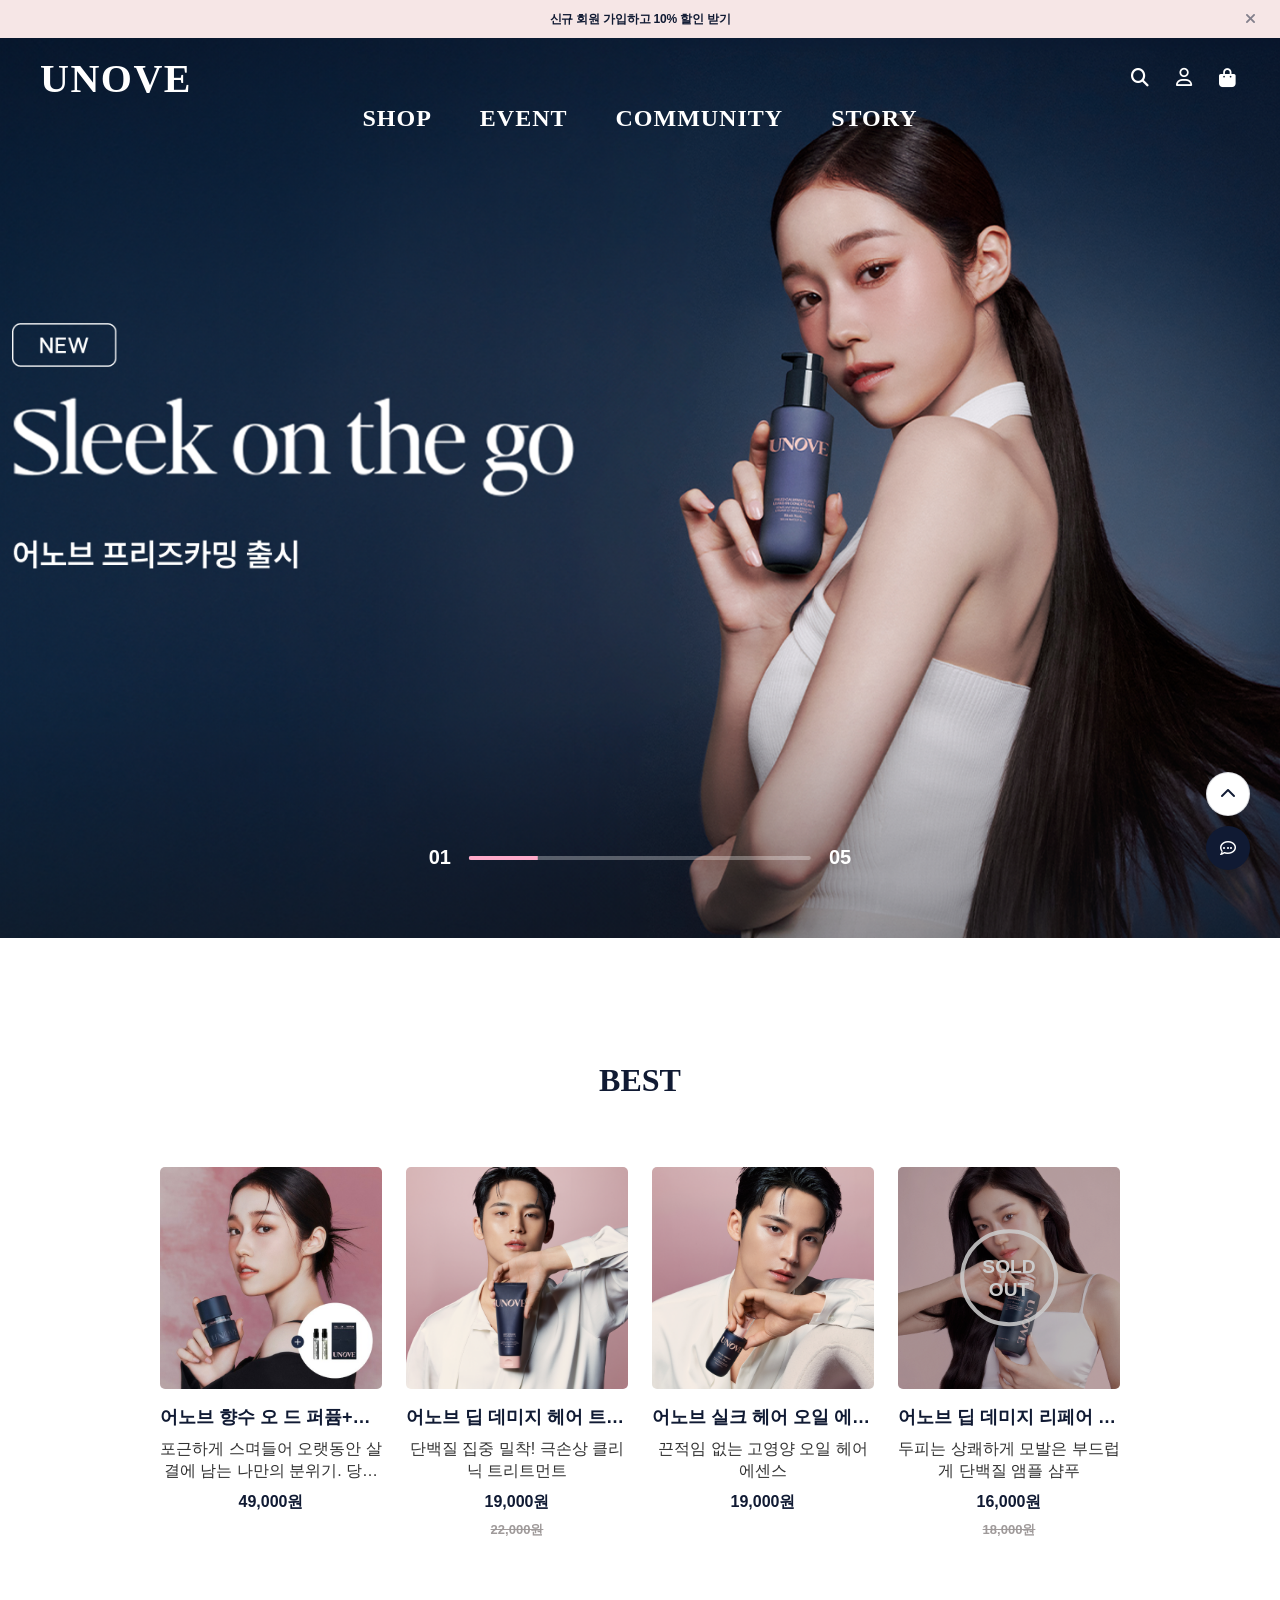
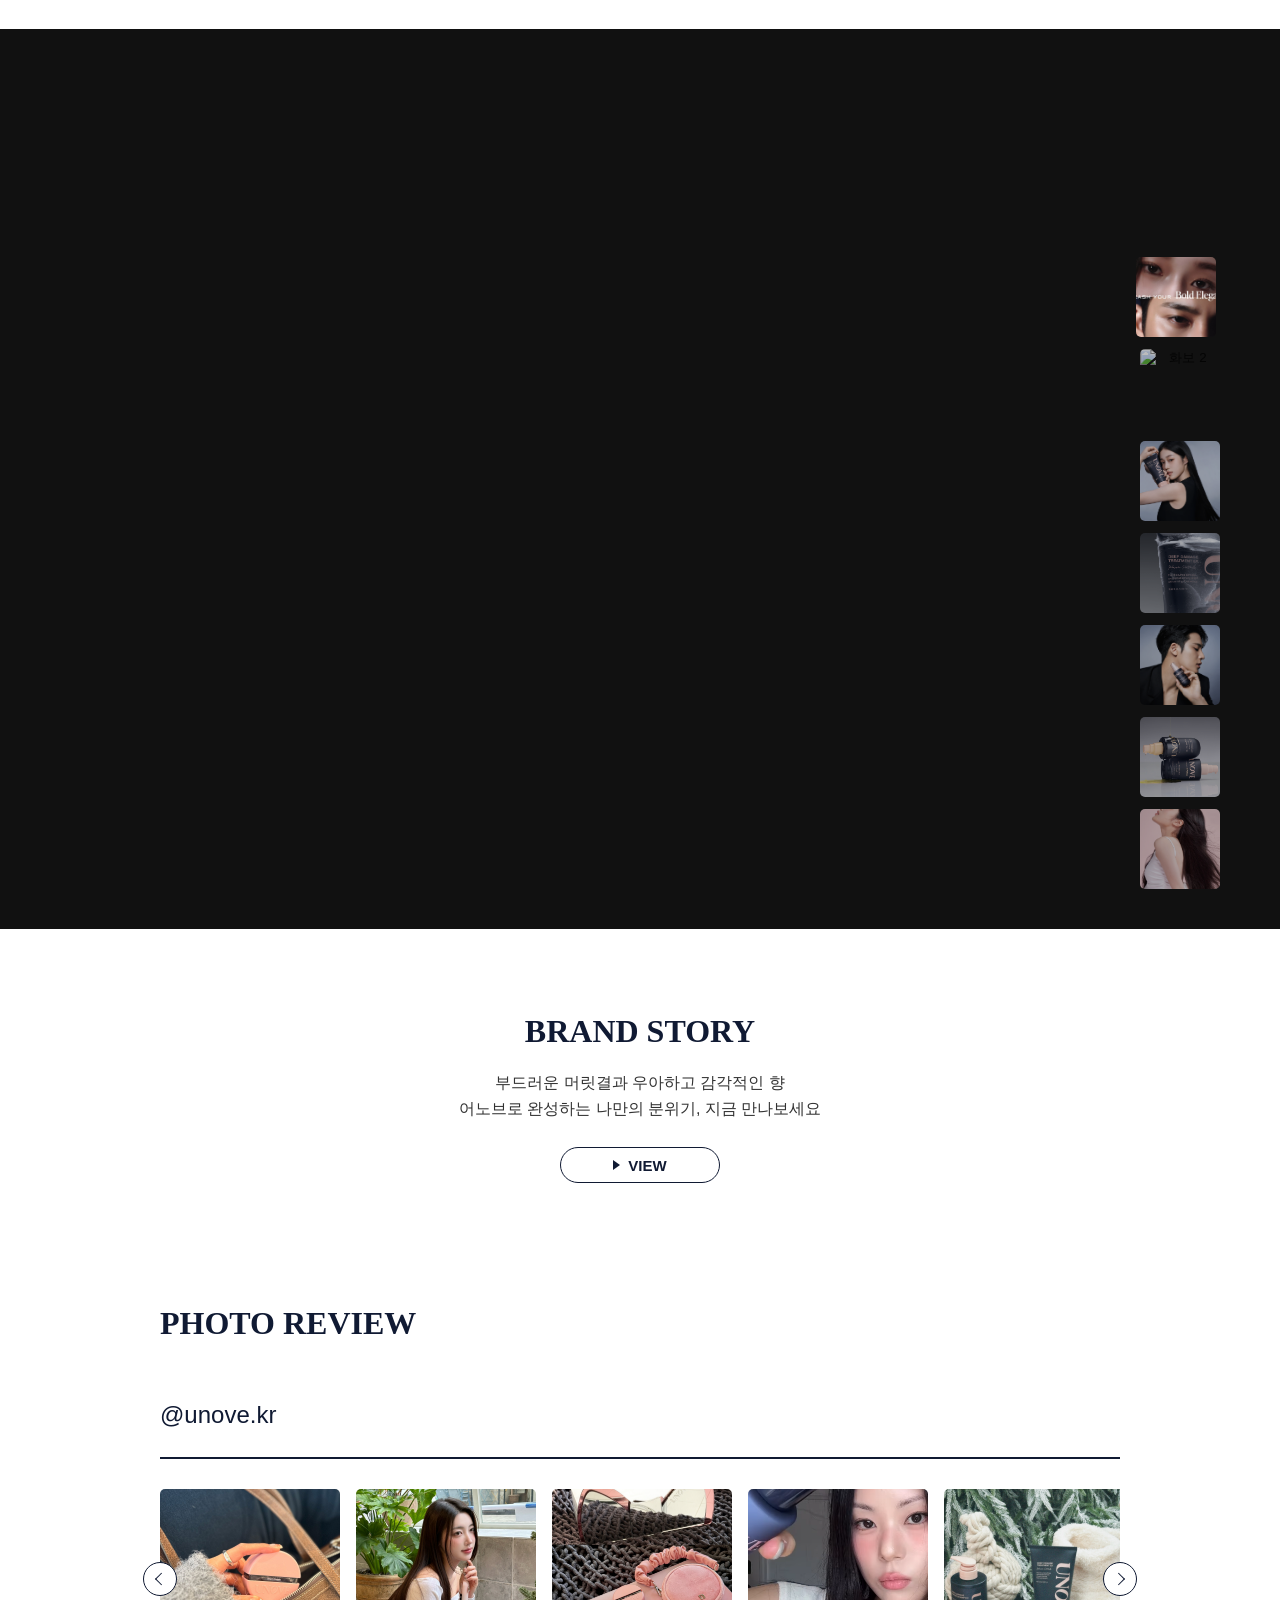
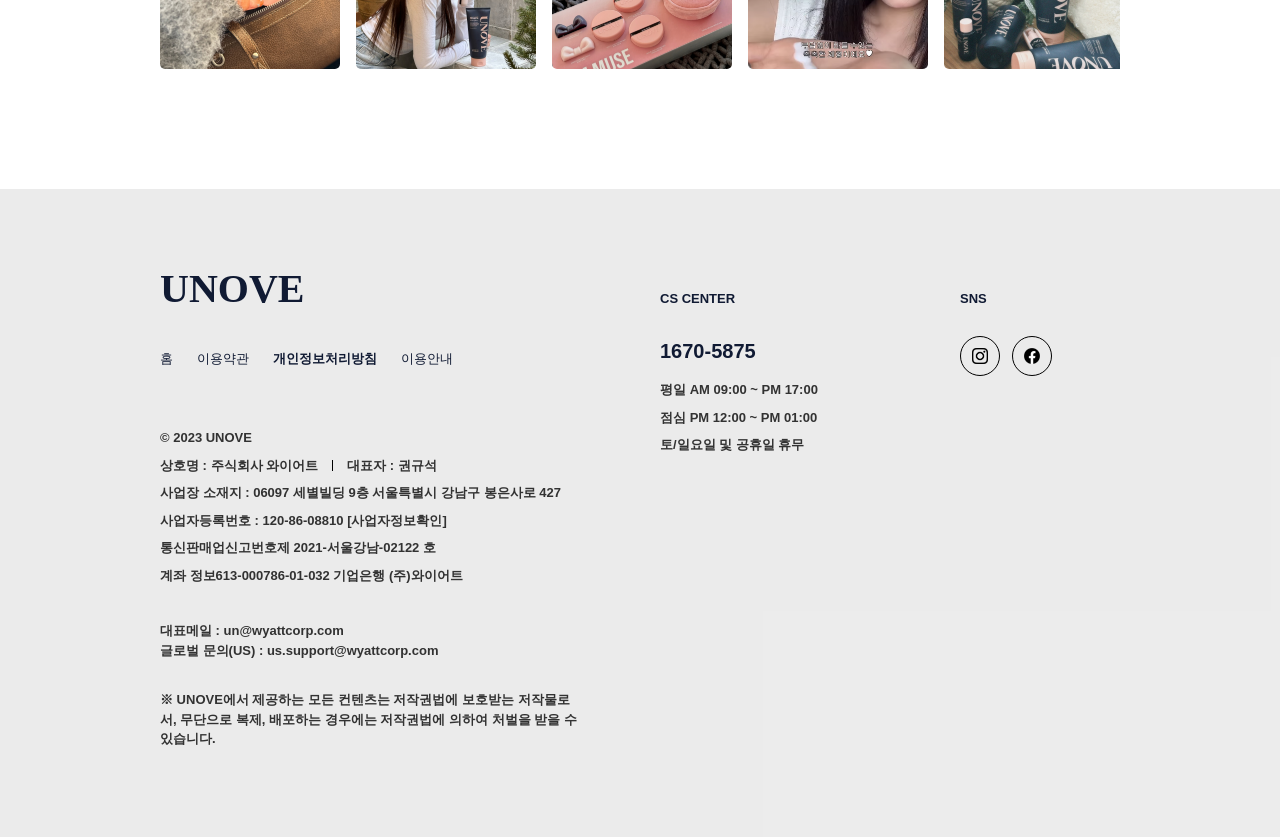
==== commit c2af2f07: "거의마무리" ====
--- a/index.html
+++ b/index.html
@@ -82,7 +82,7 @@
                         <li>
                             <a href="./html/shop.html">SHOP</a>
                             <ul class="submenu">
-                                <li><a href="#">ALL</a></li>
+                                <li><a href="./html/shop.html">ALL</a></li>
                                 <li><a href="#">BEST</a></li>
                                 <li><a href="#">NEW</a></li>
                                 <li><a href="#">SET/GIFT</a></li>
--- a/css/index.css
+++ b/css/index.css
@@ -233,7 +233,7 @@
     position: absolute;
     top: 50%;
     left: 50%;
-    transform: translateX(-50%) translateY(-50%);
+    transform: translateX(-50%);
     height: 100%;
     margin: 0;
     padding: 0;
@@ -264,8 +264,8 @@
     position: absolute;
     top: 100%;
     left: 50%;
-    transform: translateX(-50%);
-
+    transform: translateX(-50%) translateY(-10px);
+    
     margin: 0;
     padding: 12px 0;
     min-width: 130px;
@@ -341,21 +341,14 @@
 /* ════════════════ 모바일 상단 헤더 ════════════════ */
 #header-mobile {
     display: none;
-    position: relative; /* absolute와 top: 38px 고정값 제거 */
+    position: relative;
     width: 100%;
     height: 56px;
     padding: 0 20px;
     align-items: center;
     justify-content: space-between;
     z-index: 100;
-    background-color: transparent;
-    color: #fff;
-    transition: background-color 0.3s ease, border-color 0.3s ease, color 0.3s ease;
-}
-
-#header-mobile:hover,
-#header-mobile.is-scrolled {
-    background-color: rgba(255, 255, 255, 0.94);
+    background-color: #ffffff;
     color: var(--navy);
     border-bottom: 1px solid rgba(16, 26, 51, 0.08);
 }
@@ -1178,9 +1171,6 @@
     }
 }
 
-/* ==========================================================================
-   MEDIA QUERY - MOBILE (max-width: 768px)
-   ========================================================================== */
 /* ════════════════ MEDIA QUERY - MOBILE (max-width: 768px) ════════════════ */
 @media (max-width: 768px) {
     :root {
@@ -1188,29 +1178,25 @@
     }
 
     #top-banner p {
-        font-size: 11px;
+        font-size: 12px;
     }
 
     #header-desktop {
         display: none !important;
     }
 
-    /* 🎯 모바일 헤더 위치 및 스타일 재정의 */
+    /* 🎯 모바일 헤더: 항상 흰색 배경 고정 및 하단 구분선 적용 */
     #header-mobile {
         display: flex;
-        position: relative; /* relative로 자연스럽게 띠배너 하단에 쌓임 */
-        top: 0 !important;  /* top 고정값 강제 해제 */
+        position: relative;
+        top: 0 !important;
         height: 56px;
-        background-color: transparent;
-    }
-
-    #header-mobile.is-scrolled {
-        background-color: rgba(255, 255, 255, 0.96);
-        color: var(--navy);
+        background-color: #ffffff !important;
+        color: var(--navy) !important;
         border-bottom: 1px solid rgba(16, 26, 51, 0.08);
     }
 
-    /* 띠배너 닫힘 관련 불필요해진 top 처리 구문 정리 */
+    /* 띠배너 닫힘 관련 위치 고정 */
     body.banner-closed #header-mobile,
     #header-mobile.is-banner-closed {
         top: 0 !important;
@@ -1218,8 +1204,8 @@
 
     #hero {
         height: 420px;
-        /* 메인 히어로 배너가 투명 헤더 뒤로 깔려야 할 경우 여백 보정 */
-        margin-top: -56px; 
+        /* 헤더가 흰색 배경으로 배치되므로 마이너스 마진 해제 */
+        margin-top: 0; 
     }
 
     #hero .slider-indicator {
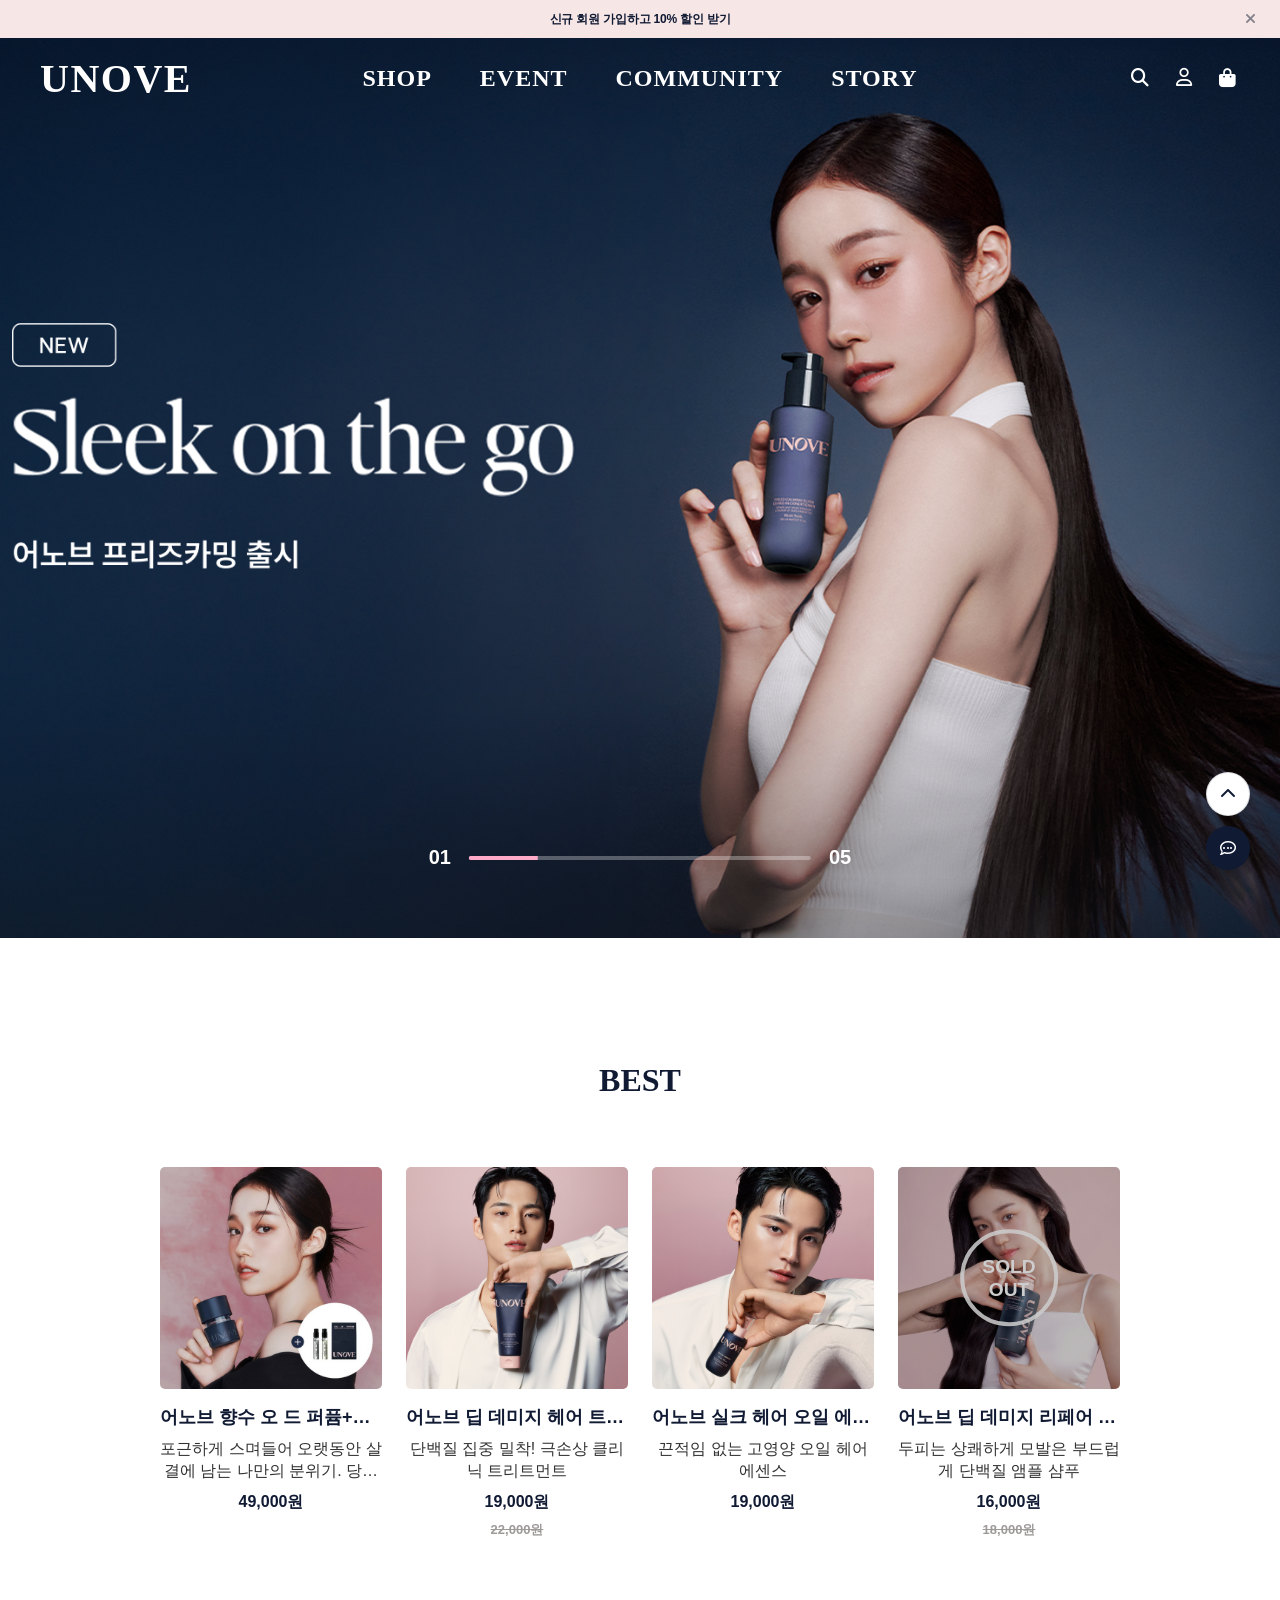
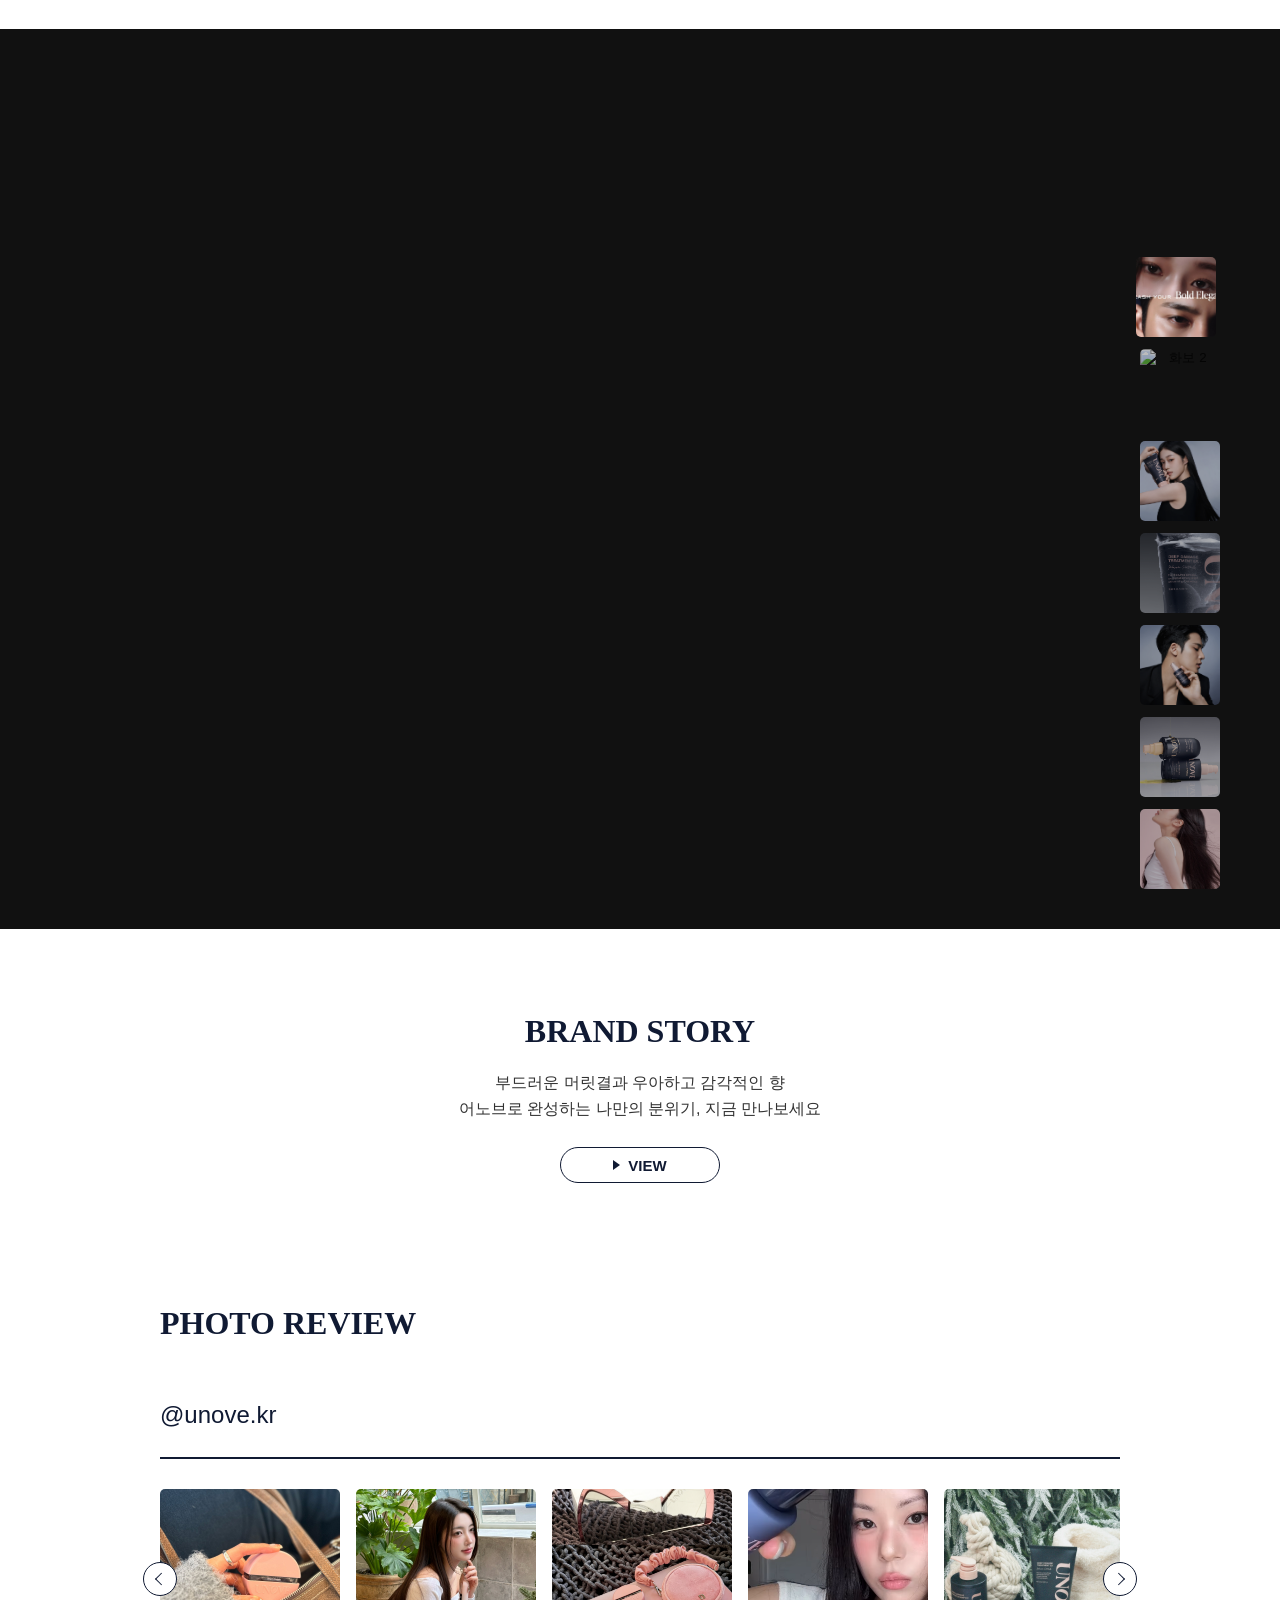
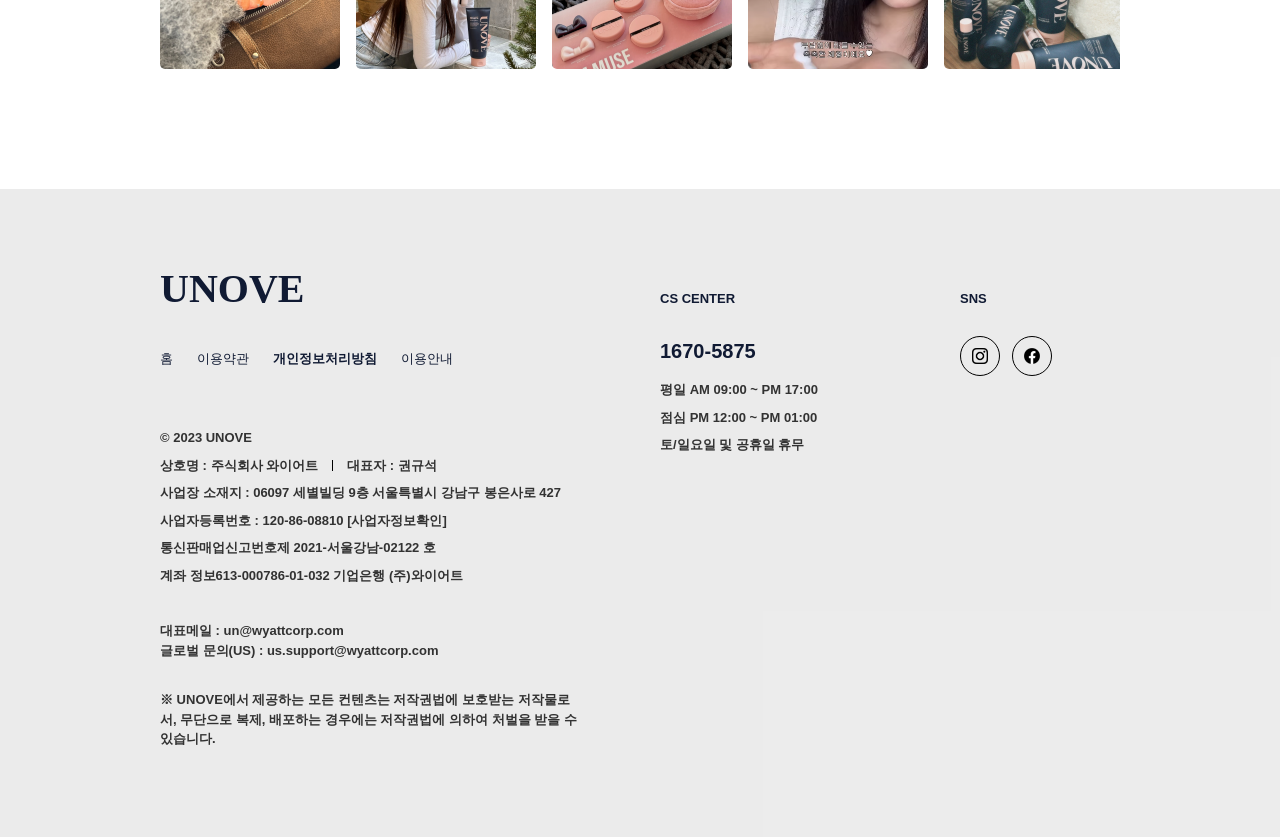
==== commit a0e5c4e3: "아마도마지막수정" ====
--- a/index.html
+++ b/index.html
@@ -1,353 +1,497 @@
 <!doctype html>
 <html lang="ko">
-<head>
-    <meta charset="UTF-8"/>
-    <meta name="viewport" content="width=device-width, initial-scale=1.0"/>
+  <head>
+    <meta charset="UTF-8" />
+    <meta name="viewport" content="width=device-width, initial-scale=1.0" />
     <title>UNOVE</title>
-    <link rel="stylesheet" href="./css/index.css"/>
-    <link rel="stylesheet" href="https://cdnjs.cloudflare.com/ajax/libs/font-awesome/6.4.0/css/all.min.css"/>
+    <link rel="stylesheet" href="./css/index.css" />
+    <link
+      rel="stylesheet"
+      href="https://cdnjs.cloudflare.com/ajax/libs/font-awesome/6.4.0/css/all.min.css"
+    />
     <script src="./js/index.js" defer></script>
-</head>
-<body>
+  </head>
+  <body>
     <!-- 상단 띠배너 -->
     <div id="top-banner">
-        <p>신규 회원 가입하고 10% 할인 받기</p>
-        <button id="banner-close" aria-label="배너 닫기">
-            <i class="fa-solid fa-xmark"></i>
-        </button>
+      <p>신규 회원 가입하고 10% 할인 받기</p>
+      <button id="banner-close" aria-label="배너 닫기">
+        <i class="fa-solid fa-xmark"></i>
+      </button>
     </div>
-    
+
     <!-- 🎯 모바일 메뉴 드로어 & 오버레이 (fixed 레이어는 body 직계 자식으로 배치) -->
     <div class="mobile-menu-overlay" id="mobileMenuOverlay"></div>
 
-    <nav class="mobile-menu-drawer" id="mobileMenuDrawer" aria-label="모바일 메뉴">
-        <div class="drawer-header">
-            <span class="drawer-logo">UNOVE</span>
-            <button class="drawer-close-btn" id="drawerCloseBtn" aria-label="닫기">
-                <i class="fa-solid fa-xmark"></i>
+    <nav
+      class="mobile-menu-drawer"
+      id="mobileMenuDrawer"
+      aria-label="모바일 메뉴"
+    >
+      <div class="drawer-header">
+        <span class="drawer-logo">UNOVE</span>
+        <button class="drawer-close-btn" id="drawerCloseBtn" aria-label="닫기">
+          <i class="fa-solid fa-xmark"></i>
+        </button>
+      </div>
+
+      <ul class="mobile-gnb">
+        <li class="has-sub open">
+          <div class="menu-title">
+            <a href="./html/shop.html">SHOP</a>
+            <button class="toggle-sub-btn" aria-label="SHOP 서브메뉴 열기">
+              <i class="fa-solid fa-chevron-down"></i>
             </button>
-        </div>
-
-        <ul class="mobile-gnb">
-            <li class="has-sub open">
-                <div class="menu-title">
-                    <a href="./html/shop.html">SHOP</a>
-                    <button class="toggle-sub-btn" aria-label="SHOP 서브메뉴 열기"><i class="fa-solid fa-chevron-down"></i></button>
-                </div>
-                <ul class="mobile-submenu">
-                    <li><a href="#">ALL</a></li>
-                    <li><a href="#">BEST</a></li>
-                    <li><a href="#">NEW</a></li>
-                    <li><a href="#">SET/GIFT</a></li>
-                </ul>
-            </li>
-            <li>
-                <div class="menu-title">
-                    <a href="#">EVENT</a>
-                </div>
-            </li>
-            <li class="has-sub">
-                <div class="menu-title">
-                    <a href="#">COMMUNITY</a>
-                    <button class="toggle-sub-btn" aria-label="COMMUNITY 서브메뉴 열기"><i class="fa-solid fa-chevron-down"></i></button>
-                </div>
-                <ul class="mobile-submenu">
-                    <li><a href="#">회원혜택</a></li>
-                    <li><a href="#">문의하기</a></li>
-                    <li><a href="#">공지사항</a></li>
-                    <li><a href="#">FAQ</a></li>
-                </ul>
-            </li>
-            <li>
-                <div class="menu-title">
-                    <a href="#">STORY</a>
-                </div>
-            </li>
-        </ul>
+          </div>
+          <ul class="mobile-submenu">
+            <li><a href="#">ALL</a></li>
+            <li><a href="#">BEST</a></li>
+            <li><a href="#">NEW</a></li>
+            <li><a href="#">SET/GIFT</a></li>
+          </ul>
+        </li>
+        <li>
+          <div class="menu-title">
+            <a href="#">EVENT</a>
+          </div>
+        </li>
+        <li class="has-sub">
+          <div class="menu-title">
+            <a href="#">COMMUNITY</a>
+            <button class="toggle-sub-btn" aria-label="COMMUNITY 서브메뉴 열기">
+              <i class="fa-solid fa-chevron-down"></i>
+            </button>
+          </div>
+          <ul class="mobile-submenu">
+            <li><a href="#">회원혜택</a></li>
+            <li><a href="#">문의하기</a></li>
+            <li><a href="#">공지사항</a></li>
+            <li><a href="#">FAQ</a></li>
+          </ul>
+        </li>
+        <li>
+          <div class="menu-title">
+            <a href="#">STORY</a>
+          </div>
+        </li>
+      </ul>
     </nav>
 
     <!-- 헤더 영역 -->
     <div class="header-wrapper">
-        <!-- 데스크톱 헤더 -->
-        <header id="header-desktop">
-            <div class="header-inner">
-                <span class="logo">
-                    <!-- 🎯 경로 수정: ../index.html -> ./index.html -->
-                    <a href="./index.html">
-                        UNOVE
-                    </a>
-                </span>
-                <nav aria-label="데스크톱 메인 메뉴">
-                    <ul class="gnb">
-                        <li>
-                            <a href="./html/shop.html">SHOP</a>
-                            <ul class="submenu">
-                                <li><a href="./html/shop.html">ALL</a></li>
-                                <li><a href="#">BEST</a></li>
-                                <li><a href="#">NEW</a></li>
-                                <li><a href="#">SET/GIFT</a></li>
-                            </ul>
-                        </li>
-                        <li>
-                            <a href="#">EVENT</a>
-                        </li>
-                        <li>
-                            <a href="#">COMMUNITY</a>
-                            <ul class="submenu">
-                                <li><a href="#">회원혜택</a></li>
-                                <li><a href="#">문의하기</a></li>
-                                <li><a href="#">공지사항</a></li>
-                                <li><a href="#">FAQ</a></li>
-                            </ul>
-                        </li>
-                        <li>
-                            <a href="#">STORY</a>
-                        </li>
-                    </ul>
-                </nav>
-                <div class="header-right">
-                    <div class="util-icons">
-                        <button aria-label="검색">
-                            <i class="fa-solid fa-magnifying-glass"></i>
-                        </button>
-                        <button aria-label="마이페이지">
-                            <i class="fa-regular fa-user"></i>
-                        </button>
-                        <button aria-label="장바구니">
-                            <i class="fa-solid fa-bag-shopping"></i>
-                        </button>
-                    </div>
-                </div>
-            </div>
-        </header>
-        
-        <!-- 모바일 헤더 -->
-        <header id="header-mobile">
-            <button class="mobile-menu-btn" aria-label="메뉴 열기">
-                <i class="fa-solid fa-bars"></i>
-            </button>
-            <span class="mobile-logo">UNOVE</span>
-            <div class="mobile-icons">
-                <button aria-label="마이페이지">
-                    <i class="fa-regular fa-user"></i>
-                </button>
-                <button aria-label="장바구니">
-                    <i class="fa-solid fa-bag-shopping"></i>
-                </button>
-            </div>
-        </header>
+      <!-- 데스크톱 헤더 -->
+      <header id="header-desktop">
+        <div class="header-inner">
+          <span class="logo">
+            <!-- 🎯 경로 수정: ../index.html -> ./index.html -->
+            <a href="./index.html"> UNOVE </a>
+          </span>
+          <nav class="desktop-nav" aria-label="데스크톱 메인 메뉴">
+            <ul class="gnb">
+              <li>
+                <a href="./html/shop.html">SHOP</a>
+              </li>
+              <li>
+                <a href="#">EVENT</a>
+              </li>
+              <li>
+                <a href="#">COMMUNITY</a>
+              </li>
+              <li>
+                <a href="#">STORY</a>
+              </li>
+            </ul>
+          </nav>
+          <div class="header-right">
+            <div class="util-icons">
+              <button aria-label="검색">
+                <i class="fa-solid fa-magnifying-glass"></i>
+              </button>
+              <button aria-label="마이페이지">
+                <i class="fa-regular fa-user"></i>
+              </button>
+              <button aria-label="장바구니">
+                <i class="fa-solid fa-bag-shopping"></i>
+              </button>
+            </div>
+          </div>
+        </div>
+        <div class="mega-menu" aria-label="전체 하위 메뉴">
+          <div class="mega-menu-inner">
+            <div class="mega-menu-column">
+              <ul>
+                <li><a href="./html/shop.html">ALL</a></li>
+                <li><a href="#">BEST</a></li>
+                <li><a href="#">NEW</a></li>
+                <li><a href="#">SET/GIFT</a></li>
+              </ul>
+            </div>
+            <div class="mega-menu-column" aria-hidden="true"></div>
+            <div class="mega-menu-column">
+              <ul>
+                <li><a href="#">회원혜택</a></li>
+                <li><a href="#">문의하기</a></li>
+                <li><a href="#">공지사항</a></li>
+                <li><a href="#">FAQ</a></li>
+              </ul>
+            </div>
+            <div class="mega-menu-column" aria-hidden="true"></div>
+          </div>
+        </div>
+      </header>
+
+      <!-- 모바일 헤더 -->
+      <header id="header-mobile">
+        <button class="mobile-menu-btn" aria-label="메뉴 열기">
+          <i class="fa-solid fa-bars"></i>
+        </button>
+        <span class="mobile-logo">UNOVE</span>
+        <div class="mobile-icons">
+          <button aria-label="마이페이지">
+            <i class="fa-regular fa-user"></i>
+          </button>
+          <button aria-label="장바구니">
+            <i class="fa-solid fa-bag-shopping"></i>
+          </button>
+        </div>
+      </header>
     </div>
-    
+
     <!-- 메인 컨텐츠 영역 -->
     <main>
-        <!-- 히어로 슬라이더 -->
-        <div id="hero">
-            <div class="slider-container">
-                <div class="slide is-active">
-                    <picture>
-                        <source media="(max-width: 640px)" srcset="./images/main/hero-moblie-01.png"/>
-                        <source media="(max-width: 1280px)" srcset="./images/main/hero-tablet-01.png"/>
-                        <img src="./images/main/hero-desktop-01.png" id="hero-desktop-img" alt="어노브 메인 화보 1"/>
-                    </picture>
-                </div>
-                <div class="slide">
-                    <picture>
-                        <source media="(max-width: 640px)" srcset="./images/main/hero-moblie-02.png"/>
-                        <source media="(max-width: 1280px)" srcset="./images/main/hero-tabelt-02.png"/>
-                        <img src="./images/main/hero-desktop-02.png" alt="어노브 메인 화보 2"/>
-                    </picture>
-                </div>
-                <div class="slide">
-                    <picture>
-                        <source media="(max-width: 640px)" srcset="./images/main/hero-moblie-03.png"/>
-                        <source media="(max-width: 1280px)" srcset="./images/main/hero-tabelt-03.png"/>
-                        <img src="./images/main/hero-desktop-03.png" alt="어노브 메인 화보 3"/>
-                    </picture>
-                </div>
-                <div class="slide">
-                    <picture>
-                        <source media="(max-width: 640px)" srcset="./images/main/hero-moblie-04.png"/>
-                        <source media="(max-width: 1280px)" srcset="./images/main/hero-tabelt-04.png"/>
-                        <img src="./images/main/hero-desktop-04.png" alt="어노브 메인 화보 4"/>
-                    </picture>
-                </div>
-                <div class="slide">
-                    <picture>
-                        <source media="(max-width: 640px)" srcset="./images/main/hero-moblie-05.png"/>
-                        <source media="(max-width: 1280px)" srcset="./images/main/hero-tabelt-05.png"/>
-                        <img src="./images/main/hero-desktop-05.png" alt="어노브 메인 화보 5"/>
-                    </picture>
-                </div>
-                
-                <div class="slider-indicator" aria-hidden="true">
-                    <span class="current-slide">01</span>
-                    <i><b></b></i>
-                    <span class="desktop-last">05</span>
-                    <span class="tablet-last">05</span>
-                </div>
-            </div>
-        </div>
-
-        <!-- BEST 제품 섹션 -->
-        <section class="best" id="shop">
-            <h2>BEST</h2>
-            <div class="product-grid">
-                <article class="product-card">
-                    <div class="product-image">
-                        <img src="./images/main/best-perfume-desktop.png" alt="어노브 향수 오 드 퍼퓸"/>
-                        <div class="quick-actions">
-                            <button type="button" class="like-button" aria-label="찜하기"></button>
-                            <button type="button" class="bag-button" aria-label="장바구니 담기"></button>
-                        </div>
-                    </div>
-                    <h3>어노브 향수 오 드 퍼퓸+미니듀오 증정</h3>
-                    <p class="desc">포근하게 스며들어 오랫동안 살결에 남는 나만의 분위기. 당신만의 분위기와 우아함을 더해줄 어노브 오 드 퍼퓸</p>
-                    <strong>49,000원</strong>
-                </article>
-                
-                <article class="product-card">
-                    <div class="product-image">
-                        <img src="./images/main/best-treatment-desktop.png" alt="어노브 딥 데미지 헤어 트리트먼트"/>
-                        <div class="quick-actions">
-                            <button type="button" class="like-button" aria-label="찜하기"></button>
-                            <button type="button" class="bag-button" aria-label="장바구니 담기"></button>
-                        </div>
-                    </div>
-                    <h3>어노브 딥 데미지 헤어 트리트먼트 EX 207ml</h3>
-                    <p class="desc">단백질 집중 밀착! 극손상 클리닉 트리트먼트</p>
-                    <strong>19,000원</strong>
-                    <del>22,000원</del>
-                </article>
-                
-                <article class="product-card">
-                    <div class="product-image">
-                        <img src="./images/main/best-oil-desktop.png" alt="어노브 실크 헤어 오일 에센스"/>
-                        <div class="quick-actions">
-                            <button type="button" class="like-button" aria-label="찜하기"></button>
-                            <button type="button" class="bag-button" aria-label="장바구니 담기"></button>
-                        </div>
-                    </div>
-                    <h3>어노브 실크 헤어 오일 에센스 70ml</h3>
-                    <p class="desc">끈적임 없는 고영양 오일 헤어 에센스</p>
-                    <strong>19,000원</strong>
-                </article>
-                
-                <article class="product-card soldout-card">
-                    <div class="product-image">
-                        <img src="./images/main/best-shampoo-desktop.png" alt="어노브 딥 데미지 리페어 단백질 샴푸"/>
-                        <div class="quick-actions">
-                            <button type="button" class="like-button" aria-label="찜하기"></button>
-                        </div>
-                        <span class="soldout">SOLD<br/>OUT</span>
-                    </div>
-                    <h3>어노브 딥 데미지 리페어 단백질 샴푸 500g</h3>
-                    <p class="desc">두피는 상쾌하게 모발은 부드럽게 단백질 앰플 샴푸</p>
-                    <strong>16,000원</strong>
-                    <del>18,000원</del>
-                </article>
-            </div>
-        </section>
-        
-        <!-- 브랜드 비주얼 섹션 -->
-        <section class="brand-visual" aria-label="브랜드 스토리 영상">
-            <video autoplay muted loop playsinline src="./images/main/brand-desktop.mp4">
-                어노브 브랜드 스토리 클로즈업
-            </video>
-            <div class="thumbs" aria-label="브랜드 이미지 선택">
-                <button type="button" class="is-active">
-                    <img src="./images/main/story-thumb-0.jpg" alt="화보영상 1"/>
-                </button>
-                <button type="button">
-                    <img src="./images/main/story-thumb-1.png" alt="화보 2"/>
-                </button>
-                <button type="button">
-                    <img src="./images/main/story-thumb-2.png" alt="화보 3"/>
-                </button>
-                <button type="button">
-                    <img src="./images/main/story-thumb-3.png" alt="화보 4"/>
-                </button>
-                <button type="button">
-                    <img src="./images/main/story-thumb-4.png" alt="화보 5"/>
-                </button>
-                <button type="button">
-                    <img src="./images/main/story-thumb-5.png" alt="화보 6"/>
-                </button>
-                <button type="button">
-                    <img src="./images/main/story-thumb-6.png" alt="화보 7"/>
-                </button>
-            </div>
-        </section>
-        
-        <!-- 브랜드 카피 섹션 -->
-        <section class="brand-copy" id="story">
-            <h2>BRAND STORY</h2>
-            <p>부드러운 머릿결과 우아하고 감각적인 향<br/>어노브로 완성하는 나만의 분위기, 지금 만나보세요</p>
-            <a href="#" class="view-link"><span></span>VIEW</a>
-        </section>
-        
-        <!-- 포토 리뷰 섹션 -->
-        <section class="reviews" id="community">
-            <div class="section-head">
-                <h2>PHOTO REVIEW</h2>
-                <span>@unove.kr</span>
-            </div>
-            <div class="review-wrap">
-                <button type="button" class="review-nav prev" aria-label="이전 리뷰"></button>
-                <div class="review-strip" aria-label="포토 리뷰 목록">
-                    <img src="./images/main/review-1.png" alt="포토 리뷰 1"/>
-                    <img src="./images/main/review-2.png" alt="포토 리뷰 2"/>
-                    <img src="./images/main/review-3.png" alt="포토 리뷰 3"/>
-                    <img src="./images/main/review-4.png" alt="포토 리뷰 4"/>
-                    <img src="./images/main/review-5.png" alt="포토 리뷰 5"/>
-                    <img src="./images/main/review-6.png" alt="포토 리뷰 6"/>
-                    <img src="./images/main/review-7.png" alt="포토 리뷰 7"/>
-                    <img src="./images/main/review-8.png" alt="포토 리뷰 8"/>
-                </div>
-                <button type="button" class="review-nav next" aria-label="다음 리뷰"></button>
-            </div>
-        </section>
+      <!-- 히어로 슬라이더 -->
+      <div id="hero">
+        <div class="slider-container">
+          <div class="slide is-active">
+            <picture>
+              <source
+                media="(max-width: 640px)"
+                srcset="./images/main/hero-moblie-01.png"
+              />
+              <source
+                media="(max-width: 1280px)"
+                srcset="./images/main/hero-tablet-01.png"
+              />
+              <img
+                src="./images/main/hero-desktop-01.png"
+                id="hero-desktop-img"
+                alt="어노브 메인 화보 1"
+              />
+            </picture>
+          </div>
+          <div class="slide">
+            <picture>
+              <source
+                media="(max-width: 640px)"
+                srcset="./images/main/hero-moblie-02.png"
+              />
+              <source
+                media="(max-width: 1280px)"
+                srcset="./images/main/hero-tabelt-02.png"
+              />
+              <img
+                src="./images/main/hero-desktop-02.png"
+                alt="어노브 메인 화보 2"
+              />
+            </picture>
+          </div>
+          <div class="slide">
+            <picture>
+              <source
+                media="(max-width: 640px)"
+                srcset="./images/main/hero-moblie-03.png"
+              />
+              <source
+                media="(max-width: 1280px)"
+                srcset="./images/main/hero-tabelt-03.png"
+              />
+              <img
+                src="./images/main/hero-desktop-03.png"
+                alt="어노브 메인 화보 3"
+              />
+            </picture>
+          </div>
+          <div class="slide">
+            <picture>
+              <source
+                media="(max-width: 640px)"
+                srcset="./images/main/hero-moblie-04.png"
+              />
+              <source
+                media="(max-width: 1280px)"
+                srcset="./images/main/hero-tabelt-04.png"
+              />
+              <img
+                src="./images/main/hero-desktop-04.png"
+                alt="어노브 메인 화보 4"
+              />
+            </picture>
+          </div>
+          <div class="slide">
+            <picture>
+              <source
+                media="(max-width: 640px)"
+                srcset="./images/main/hero-moblie-05.png"
+              />
+              <source
+                media="(max-width: 1280px)"
+                srcset="./images/main/hero-tabelt-05.png"
+              />
+              <img
+                src="./images/main/hero-desktop-05.png"
+                alt="어노브 메인 화보 5"
+              />
+            </picture>
+          </div>
+
+          <div class="slider-indicator" aria-hidden="true">
+            <span class="current-slide">01</span>
+            <i><b></b></i>
+            <span class="desktop-last">05</span>
+            <span class="tablet-last">05</span>
+          </div>
+        </div>
+      </div>
+
+      <!-- BEST 제품 섹션 -->
+      <section class="best" id="shop">
+        <h2>BEST</h2>
+        <div class="product-grid">
+          <article class="product-card">
+            <div class="product-image">
+              <img
+                src="./images/main/best-perfume-desktop.png"
+                alt="어노브 향수 오 드 퍼퓸"
+              />
+              <div class="quick-actions">
+                <button
+                  type="button"
+                  class="like-button"
+                  aria-label="찜하기"
+                ></button>
+                <button
+                  type="button"
+                  class="bag-button"
+                  aria-label="장바구니 담기"
+                ></button>
+              </div>
+            </div>
+            <h3>어노브 향수 오 드 퍼퓸+미니듀오 증정</h3>
+            <p class="desc">
+              포근하게 스며들어 오랫동안 살결에 남는 나만의 분위기. 당신만의
+              분위기와 우아함을 더해줄 어노브 오 드 퍼퓸
+            </p>
+            <strong>49,000원</strong>
+          </article>
+
+          <article class="product-card">
+            <div class="product-image">
+              <img
+                src="./images/main/best-treatment-desktop.png"
+                alt="어노브 딥 데미지 헤어 트리트먼트"
+              />
+              <div class="quick-actions">
+                <button
+                  type="button"
+                  class="like-button"
+                  aria-label="찜하기"
+                ></button>
+                <button
+                  type="button"
+                  class="bag-button"
+                  aria-label="장바구니 담기"
+                ></button>
+              </div>
+            </div>
+            <h3>어노브 딥 데미지 헤어 트리트먼트 EX 207ml</h3>
+            <p class="desc">단백질 집중 밀착! 극손상 클리닉 트리트먼트</p>
+            <strong>19,000원</strong>
+            <del>22,000원</del>
+          </article>
+
+          <article class="product-card">
+            <div class="product-image">
+              <img
+                src="./images/main/best-oil-desktop.png"
+                alt="어노브 실크 헤어 오일 에센스"
+              />
+              <div class="quick-actions">
+                <button
+                  type="button"
+                  class="like-button"
+                  aria-label="찜하기"
+                ></button>
+                <button
+                  type="button"
+                  class="bag-button"
+                  aria-label="장바구니 담기"
+                ></button>
+              </div>
+            </div>
+            <h3>어노브 실크 헤어 오일 에센스 70ml</h3>
+            <p class="desc">끈적임 없는 고영양 오일 헤어 에센스</p>
+            <strong>19,000원</strong>
+          </article>
+
+          <article class="product-card soldout-card">
+            <div class="product-image">
+              <img
+                src="./images/main/best-shampoo-desktop.png"
+                alt="어노브 딥 데미지 리페어 단백질 샴푸"
+              />
+              <div class="quick-actions">
+                <button
+                  type="button"
+                  class="like-button"
+                  aria-label="찜하기"
+                ></button>
+              </div>
+              <span class="soldout">SOLD<br />OUT</span>
+            </div>
+            <h3>어노브 딥 데미지 리페어 단백질 샴푸 500g</h3>
+            <p class="desc">두피는 상쾌하게 모발은 부드럽게 단백질 앰플 샴푸</p>
+            <strong>16,000원</strong>
+            <del>18,000원</del>
+          </article>
+        </div>
+      </section>
+
+      <!-- 브랜드 비주얼 섹션 -->
+      <section class="brand-visual" aria-label="브랜드 스토리 영상">
+        <video
+          autoplay
+          muted
+          loop
+          playsinline
+          src="./images/main/brand-desktop.mp4"
+        >
+          어노브 브랜드 스토리 클로즈업
+        </video>
+        <div class="thumbs" aria-label="브랜드 이미지 선택">
+          <button type="button" class="is-active">
+            <img src="./images/main/story-thumb-0.jpg" alt="화보영상 1" />
+          </button>
+          <button type="button">
+            <img src="./images/main/story-thumb-1.png" alt="화보 2" />
+          </button>
+          <button type="button">
+            <img src="./images/main/story-thumb-2.png" alt="화보 3" />
+          </button>
+          <button type="button">
+            <img src="./images/main/story-thumb-3.png" alt="화보 4" />
+          </button>
+          <button type="button">
+            <img src="./images/main/story-thumb-4.png" alt="화보 5" />
+          </button>
+          <button type="button">
+            <img src="./images/main/story-thumb-5.png" alt="화보 6" />
+          </button>
+          <button type="button">
+            <img src="./images/main/story-thumb-6.png" alt="화보 7" />
+          </button>
+        </div>
+      </section>
+
+      <!-- 브랜드 카피 섹션 -->
+      <section class="brand-copy" id="story">
+        <h2>BRAND STORY</h2>
+        <p>
+          부드러운 머릿결과 우아하고 감각적인 향<br />어노브로 완성하는 나만의
+          분위기, 지금 만나보세요
+        </p>
+        <a href="#" class="view-link"><span></span>VIEW</a>
+      </section>
+
+      <!-- 포토 리뷰 섹션 -->
+      <section class="reviews" id="community">
+        <div class="section-head">
+          <h2>PHOTO REVIEW</h2>
+          <span>@unove.kr</span>
+        </div>
+        <div class="review-wrap">
+          <button
+            type="button"
+            class="review-nav prev"
+            aria-label="이전 리뷰"
+          ></button>
+          <div class="review-strip" aria-label="포토 리뷰 목록">
+            <img src="./images/main/review-1.png" alt="포토 리뷰 1" />
+            <img src="./images/main/review-2.png" alt="포토 리뷰 2" />
+            <img src="./images/main/review-3.png" alt="포토 리뷰 3" />
+            <img src="./images/main/review-4.png" alt="포토 리뷰 4" />
+            <img src="./images/main/review-5.png" alt="포토 리뷰 5" />
+            <img src="./images/main/review-6.png" alt="포토 리뷰 6" />
+            <img src="./images/main/review-7.png" alt="포토 리뷰 7" />
+            <img src="./images/main/review-8.png" alt="포토 리뷰 8" />
+          </div>
+          <button
+            type="button"
+            class="review-nav next"
+            aria-label="다음 리뷰"
+          ></button>
+        </div>
+      </section>
     </main>
-    
+
     <!-- 푸터 영역 -->
     <footer class="footer">
-        <div class="footer-inner">
-            <div class="footer-info">
-                <strong class="footer-logo">UNOVE</strong>
-                <nav aria-label="푸터 약관 메뉴">
-                    <a href="#">홈</a>
-                    <a href="#">이용약관</a>
-                    <a href="#"><b>개인정보처리방침</b></a>
-                    <a href="#">이용안내</a>
-                </nav>
-                <p>© 2023 UNOVE</p>
-                <p>상호명 : <b>주식회사 와이어트</b><span class="pipe"></span>대표자 : <b>권규석</b></p>
-                <p>사업장 소재지 : 06097 세별빌딩 9층 서울특별시 강남구 봉은사로 427</p>
-                <p>사업자등록번호 : 120-86-08810 <b>[사업자정보확인]</b></p>
-                <p>통신판매업신고번호제 2021-서울강남-02122 호</p>
-                <p>계좌 정보613-000786-01-032 기업은행 (주)와이어트</p>
-                <p class="mail">대표메일 : un@wyattcorp.com<br/>글로벌 문의(US) : us.support@wyattcorp.com</p>
-                <p class="copyright">※ UNOVE에서 제공하는 모든 컨텐츠는 저작권법에 보호받는 저작물로서, 무단으로 복제, 배포하는 경우에는 저작권법에 의하여 처벌을 받을 수 있습니다.</p>
-            </div>
-            <div class="cs">
-                <h2>CS CENTER</h2>
-                <strong>1670-5875</strong>
-                <p>평일 <b>AM</b> 09:00 ~ <b>PM</b> 17:00</p>
-                <p>점심 <b>PM</b> 12:00 ~ <b>PM</b> 01:00</p>
-                <p>토/일요일 및 공휴일 휴무</p>
-            </div>
-            <div class="sns">
-                <h2>SNS</h2>
-                <a href="#" aria-label="Instagram"><img src="./images/main/instagram.png" alt="인스타그램"/></a>
-                <a href="#" aria-label="Facebook"><img src="./images/main/facebook.png" alt="페이스북"/></a>
-            </div>
-        </div>
+      <div class="footer-inner">
+        <div class="footer-info">
+          <strong class="footer-logo">UNOVE</strong>
+          <nav aria-label="푸터 약관 메뉴">
+            <a href="#">홈</a>
+            <a href="#">이용약관</a>
+            <a href="#"><b>개인정보처리방침</b></a>
+            <a href="#">이용안내</a>
+          </nav>
+          <p>© 2023 UNOVE</p>
+          <p>
+            상호명 : <b>주식회사 와이어트</b><span class="pipe"></span>대표자 :
+            <b>권규석</b>
+          </p>
+          <p>
+            사업장 소재지 : 06097 세별빌딩 9층 서울특별시 강남구 봉은사로 427
+          </p>
+          <p>사업자등록번호 : 120-86-08810 <b>[사업자정보확인]</b></p>
+          <p>통신판매업신고번호제 2021-서울강남-02122 호</p>
+          <p>계좌 정보613-000786-01-032 기업은행 (주)와이어트</p>
+          <p class="mail">
+            대표메일 : un@wyattcorp.com<br />글로벌 문의(US) :
+            us.support@wyattcorp.com
+          </p>
+          <p class="copyright">
+            ※ UNOVE에서 제공하는 모든 컨텐츠는 저작권법에 보호받는 저작물로서,
+            무단으로 복제, 배포하는 경우에는 저작권법에 의하여 처벌을 받을 수
+            있습니다.
+          </p>
+        </div>
+        <div class="cs">
+          <h2>CS CENTER</h2>
+          <strong>1670-5875</strong>
+          <p>평일 <b>AM</b> 09:00 ~ <b>PM</b> 17:00</p>
+          <p>점심 <b>PM</b> 12:00 ~ <b>PM</b> 01:00</p>
+          <p>토/일요일 및 공휴일 휴무</p>
+        </div>
+        <div class="sns">
+          <h2>SNS</h2>
+          <a href="#" aria-label="Instagram"
+            ><img src="./images/main/instagram.png" alt="인스타그램"
+          /></a>
+          <a href="#" aria-label="Facebook"
+            ><img src="./images/main/facebook.png" alt="페이스북"
+          /></a>
+        </div>
+      </div>
     </footer>
-    
+
     <!-- 플로팅 버튼 & 토스트 -->
     <div class="floating">
-        <button class="float-top" id="btn-top" aria-label="맨 위로"><i class="fa-solid fa-chevron-up"></i></button>
-        <button class="float-inquiry" aria-label="문의하기"><i class="fa-regular fa-comment-dots"></i></button>
+      <button class="float-top" id="btn-top" aria-label="맨 위로">
+        <i class="fa-solid fa-chevron-up"></i>
+      </button>
+      <button class="float-inquiry" aria-label="문의하기">
+        <i class="fa-regular fa-comment-dots"></i>
+      </button>
     </div>
-    <div class="toast" role="status" aria-live="polite"></div>
-</body>
-</html>+  </body>
+</html>
--- a/css/index.css
+++ b/css/index.css
@@ -1,1381 +1,1432 @@
 /* ════════════════ 🌐 SUIT 한글 웹폰트 패키지 정의 ════════════════ */
 @font-face {
-    font-family: 'Suit';
-    src: url('https://cdn.jsdelivr.net/gh/projectnoonnu/noonfonts_suit@1.0/SUIT-Thin.woff2') format('woff2');
-    font-weight: 100;
-    font-display: swap;
+  font-family: "Suit";
+  src: url("https://cdn.jsdelivr.net/gh/projectnoonnu/noonfonts_suit@1.0/SUIT-Thin.woff2")
+    format("woff2");
+  font-weight: 100;
+  font-display: swap;
 }
 
 @font-face {
-    font-family: 'Suit';
-    src: url('https://cdn.jsdelivr.net/gh/projectnoonnu/noonfonts_suit@1.0/SUIT-ExtraLight.woff2') format('woff2');
-    font-weight: 200;
-    font-display: swap;
+  font-family: "Suit";
+  src: url("https://cdn.jsdelivr.net/gh/projectnoonnu/noonfonts_suit@1.0/SUIT-ExtraLight.woff2")
+    format("woff2");
+  font-weight: 200;
+  font-display: swap;
 }
 
 @font-face {
-    font-family: 'Suit';
-    src: url('https://cdn.jsdelivr.net/gh/projectnoonnu/noonfonts_suit@1.0/SUIT-Light.woff2') format('woff2');
-    font-weight: 300;
-    font-display: swap;
+  font-family: "Suit";
+  src: url("https://cdn.jsdelivr.net/gh/projectnoonnu/noonfonts_suit@1.0/SUIT-Light.woff2")
+    format("woff2");
+  font-weight: 300;
+  font-display: swap;
 }
 
 @font-face {
-    font-family: 'Suit';
-    src: url('https://cdn.jsdelivr.net/gh/projectnoonnu/noonfonts_suit@1.0/SUIT-Regular.woff2') format('woff2');
-    font-weight: normal;
-    font-display: swap;
+  font-family: "Suit";
+  src: url("https://cdn.jsdelivr.net/gh/projectnoonnu/noonfonts_suit@1.0/SUIT-Regular.woff2")
+    format("woff2");
+  font-weight: normal;
+  font-display: swap;
 }
 
 @font-face {
-    font-family: 'Suit';
-    src: url('https://cdn.jsdelivr.net/gh/projectnoonnu/noonfonts_suit@1.0/SUIT-Medium.woff2') format('woff2');
-    font-weight: 500;
-    font-display: swap;
+  font-family: "Suit";
+  src: url("https://cdn.jsdelivr.net/gh/projectnoonnu/noonfonts_suit@1.0/SUIT-Medium.woff2")
+    format("woff2");
+  font-weight: 500;
+  font-display: swap;
 }
 
 @font-face {
-    font-family: 'Suit';
-    src: url('https://cdn.jsdelivr.net/gh/projectnoonnu/noonfonts_suit@1.0/SUIT-SemiBold.woff2') format('woff2');
-    font-weight: 600;
-    font-display: swap;
+  font-family: "Suit";
+  src: url("https://cdn.jsdelivr.net/gh/projectnoonnu/noonfonts_suit@1.0/SUIT-SemiBold.woff2")
+    format("woff2");
+  font-weight: 600;
+  font-display: swap;
 }
 
 @font-face {
-    font-family: 'Suit';
-    src: url('https://cdn.jsdelivr.net/gh/projectnoonnu/noonfonts_suit@1.0/SUIT-Bold.woff2') format('woff2');
-    font-weight: 700;
-    font-display: swap;
+  font-family: "Suit";
+  src: url("https://cdn.jsdelivr.net/gh/projectnoonnu/noonfonts_suit@1.0/SUIT-Bold.woff2")
+    format("woff2");
+  font-weight: 700;
+  font-display: swap;
 }
 
 @font-face {
-    font-family: 'Suit';
-    src: url('https://cdn.jsdelivr.net/gh/projectnoonnu/noonfonts_suit@1.0/SUIT-ExtraBold.woff2') format('woff2');
-    font-weight: 800;
-    font-display: swap;
+  font-family: "Suit";
+  src: url("https://cdn.jsdelivr.net/gh/projectnoonnu/noonfonts_suit@1.0/SUIT-ExtraBold.woff2")
+    format("woff2");
+  font-weight: 800;
+  font-display: swap;
 }
 
 @font-face {
-    font-family: 'Suit';
-    src: url('https://cdn.jsdelivr.net/gh/projectnoonnu/noonfonts_suit@1.0/SUIT-Heavy.woff2') format('woff2');
-    font-weight: 900;
-    font-display: swap;
+  font-family: "Suit";
+  src: url("https://cdn.jsdelivr.net/gh/projectnoonnu/noonfonts_suit@1.0/SUIT-Heavy.woff2")
+    format("woff2");
+  font-weight: 900;
+  font-display: swap;
 }
 
 /* ════════════════ 전역 변수 및 초기화 ════════════════ */
 :root {
-    --navy: #101a33;
-    --pink: #f3d4d4;
-    --accent: #ffaac9;
-    --text: #323232;
-    --footer: rgba(235, 235, 235, 0.96);
-    --content: min(75vw, 1440px);
+  --navy: #101a33;
+  --pink: #f3d4d4;
+  --accent: #ffaac9;
+  --text: #323232;
+  --footer: rgba(235, 235, 235, 0.96);
+  --content: min(75vw, 1440px);
 }
 
 * {
-    margin: 0;
-    padding: 0;
-    box-sizing: border-box;
+  margin: 0;
+  padding: 0;
+  box-sizing: border-box;
 }
 
 body {
-    font-family: 'Suit', sans-serif;
+  font-family: "Suit", sans-serif;
+  color: var(--navy);
+  background-color: #fff;
+  -webkit-font-smoothing: antialiased;
+}
+
+a {
+  text-decoration: none;
+  color: inherit;
+  cursor: pointer;
+}
+
+button {
+  background: none;
+  border: none;
+  cursor: pointer;
+  padding: 0;
+  font-family: inherit;
+}
+
+img {
+  display: block;
+  max-width: 100%;
+}
+
+ul,
+ol {
+  list-style: none;
+}
+
+/* ════════════════ 띠배너 컴포넌트 ════════════════ */
+#top-banner {
+  position: relative;
+  background-color: #f6e6e6;
+  height: 38px;
+  display: flex;
+  align-items: center;
+  justify-content: center;
+  z-index: 110;
+  cursor: pointer;
+}
+
+#top-banner p {
+  font-size: 12px;
+  font-weight: 600;
+  color: #101a33;
+  letter-spacing: -0.2px;
+  display: block;
+}
+
+#top-banner button {
+  position: absolute;
+  right: 24px;
+  top: 50%;
+  transform: translateY(-50%);
+  display: inline-flex;
+  align-items: center;
+  justify-content: center;
+  color: #101a33;
+  font-size: 14px;
+  opacity: 0.5;
+  transition: opacity 0.2s;
+}
+
+#top-banner button:hover {
+  opacity: 1;
+}
+
+/* ════════════════ 투명 헤더 절대 배치 상위 축 ════════════════ */
+.header-wrapper {
+  position: relative;
+  top: 0;
+  width: 100%;
+  z-index: 100;
+}
+
+/* ════════════════ 데스크톱 상단 투명 헤더 ════════════════ */
+#header-desktop {
+  position: absolute;
+  top: 0;
+  left: 0;
+  width: 100%;
+  height: 80px;
+  z-index: 100;
+  background-color: transparent;
+  transition: background-color 0.3s ease;
+
+  &:hover {
+    background-color: #fff;
+
+    .logo a {
+      color: #111a30;
+    }
+
+    /* 1차 메뉴 텍스트 색상 변경 */
+    .gnb > li > a {
+      color: #111a30;
+
+      &:hover {
+        color: var(--accent);
+      }
+    }
+
+    .util-icons button {
+      color: #111a30;
+
+      &:hover {
+        color: var(--accent);
+        opacity: 1;
+      }
+    }
+  }
+}
+
+.header-inner {
+  max-width: 1440px;
+  height: 100%;
+  margin: 0 auto;
+  padding: 0 40px;
+  display: flex;
+  align-items: center;
+  justify-content: space-between;
+  position: relative;
+}
+
+/* 브랜드 메인 로고 */
+.logo {
+  font-family: "Playfair Display", serif;
+  font-size: 40px;
+  font-weight: 700;
+  letter-spacing: 1.5px;
+  font-style: normal;
+
+  a {
+    color: #fff;
+    text-decoration: none;
+    transition: color 0.3s ease;
+  }
+}
+
+/* 주 네비게이션 (GNB) */
+.gnb {
+  display: flex;
+  align-items: center;
+  gap: 48px;
+  position: absolute;
+  top: 50%;
+  left: 50%;
+  transform: translateX(-50%) translateY(-50%);
+  height: 100%;
+  margin: 0;
+  padding: 0;
+}
+
+.gnb > li {
+  position: relative;
+  height: 100%;
+  display: flex;
+  align-items: center;
+  justify-content: center;
+}
+
+.gnb > li > a {
+  font-family: "Playfair Display", serif;
+  font-size: 24px;
+  font-weight: 700;
+  color: #fff;
+  letter-spacing: 1px;
+  font-style: normal;
+  text-decoration: none;
+  display: block;
+  transition: color 0.3s ease;
+}
+
+/* 데스크톱 통합 Mega Menu */
+.mega-menu {
+  position: absolute;
+  top: 100%;
+  left: 0;
+  width: 100%;
+  background-color: #fff;
+  border-top: 1px solid rgba(16, 26, 51, 0.08);
+  box-shadow: 0 14px 24px rgba(0, 0, 0, 0.06);
+  opacity: 0;
+  visibility: hidden;
+  transform: translateY(-6px);
+  pointer-events: none;
+  transition:
+    opacity 220ms ease,
+    visibility 220ms ease,
+    transform 220ms ease;
+}
+
+#header-desktop.is-mega-open {
+  background-color: #fff;
+  box-shadow: 0 4px 20px rgba(0, 0, 0, 0.05);
+}
+
+#header-desktop.is-mega-open .logo a,
+#header-desktop.is-mega-open .gnb > li > a,
+#header-desktop.is-mega-open .util-icons button {
+  color: #111a30;
+}
+
+#header-desktop.is-mega-open .mega-menu {
+  opacity: 1;
+  visibility: visible;
+  transform: translateY(0);
+  pointer-events: auto;
+}
+
+.mega-menu-inner {
+  max-width: 1440px;
+  min-height: 158px;
+  margin: 0 auto;
+  padding: 14px 40px 24px;
+  position: relative;
+}
+
+.mega-menu-column {
+  position: absolute;
+  top: 14px;
+  left: var(--column-center-x, 50%);
+  width: 150px;
+  text-align: center;
+  transform: translateX(-50%);
+}
+.mega-menu-column ul {
+  margin: 0;
+  padding: 0;
+}
+.mega-menu-column li {
+  padding: 2px 0;
+}
+
+.mega-menu-column li a {
+  display: block;
+  padding: 5px 8px;
+  color: #666;
+  font-family: "Noto Sans KR", sans-serif;
+  font-size: 14px;
+  font-weight: 500;
+  text-decoration: none;
+  white-space: nowrap;
+  transition: color 0.2s ease;
+
+  &:hover {
     color: var(--navy);
-    background-color: #fff;
-    -webkit-font-smoothing: antialiased;
-}
-
-a {
-    text-decoration: none;
-    color: inherit;
-    cursor: pointer;
-}
-
-button {
+    font-weight: 700;
+  }
+}
+
+/* 우측 유틸리티 영역 */
+.header-right {
+  display: flex;
+  align-items: center;
+  gap: 28px;
+}
+
+.util-icons {
+  display: flex;
+  align-items: center;
+  gap: 20px;
+}
+
+.util-icons button {
+  display: inline-flex;
+  align-items: center;
+  justify-content: center;
+  width: 24px;
+  height: 24px;
+  color: #fff;
+  background: none;
+  border: none;
+  cursor: pointer;
+  transition:
+    color 0.3s ease,
+    opacity 0.2s ease;
+}
+
+.util-icons .fa-magnifying-glass {
+  font-size: 18px;
+}
+
+.util-icons .fa-user {
+  font-size: 18.5px;
+}
+
+.util-icons .fa-bag-shopping {
+  font-size: 19px;
+  transform: translateY(-0.5px);
+}
+
+/* ════════════════ 모바일 상단 헤더 ════════════════ */
+#header-mobile {
+  display: none;
+  position: relative;
+  width: 100%;
+  height: 56px;
+  padding: 0 20px;
+  align-items: center;
+  justify-content: space-between;
+  z-index: 100;
+  background-color: #ffffff;
+  color: var(--navy);
+  border-bottom: 1px solid rgba(16, 26, 51, 0.08);
+}
+
+.mobile-menu-btn {
+  display: inline-flex;
+  align-items: center;
+  justify-content: center;
+  width: 24px;
+  height: 24px;
+  color: inherit;
+  font-size: 20px;
+}
+
+.mobile-logo {
+  font-family: "Playfair Display", Georgia, serif;
+  font-size: 24px;
+  font-weight: 700;
+  color: inherit;
+  letter-spacing: 1px;
+  position: absolute;
+  left: 50%;
+  transform: translateX(-50%);
+}
+
+.mobile-icons {
+  display: flex;
+  align-items: center;
+  gap: 16px;
+}
+
+.mobile-icons button {
+  display: inline-flex;
+  align-items: center;
+  justify-content: center;
+  width: 22px;
+  height: 22px;
+  color: inherit;
+}
+
+.mobile-icons .fa-user {
+  font-size: 17.5px;
+}
+
+.mobile-icons .fa-bag-shopping {
+  font-size: 18px;
+}
+
+/* ════════════════ 모바일 메뉴 드로어 & 오버레이 ════════════════ */
+.mobile-menu-overlay {
+  position: fixed;
+  top: 0;
+  left: 0;
+  width: 100%;
+  height: 100vh;
+  background-color: rgba(0, 0, 0, 0.5);
+  z-index: 998;
+  opacity: 0;
+  visibility: hidden;
+  transition: all 0.3s ease;
+
+  &.active {
+    opacity: 1;
+    visibility: visible;
+  }
+}
+
+.mobile-menu-drawer {
+  position: fixed;
+  top: 0;
+  left: -100%;
+  width: 80%;
+  max-width: 320px;
+  height: 100vh;
+  background-color: #fff;
+  z-index: 999;
+  transition: left 0.35s cubic-bezier(0.25, 1, 0.5, 1);
+  display: flex;
+  flex-direction: column;
+  box-shadow: 4px 0 16px rgba(0, 0, 0, 0.1);
+
+  &.active {
+    left: 0;
+  }
+}
+
+.drawer-header {
+  display: flex;
+  align-items: center;
+  justify-content: space-between;
+  padding: 20px;
+  border-bottom: 1px solid #eee;
+
+  .drawer-logo {
+    font-family: "Playfair Display", serif;
+    font-size: 24px;
+    font-weight: 700;
+    color: var(--navy);
+  }
+
+  .drawer-close-btn {
     background: none;
     border: none;
+    font-size: 24px;
+    color: var(--navy);
     cursor: pointer;
-    padding: 0;
-    font-family: inherit;
-}
-
-img {
+  }
+}
+
+.mobile-gnb {
+  margin: 0;
+  padding: 10px 0;
+  overflow-y: auto;
+
+  li {
+    border-bottom: 1px solid #f9f9f9;
+
+    .menu-title {
+      display: flex;
+      align-items: center;
+      justify-content: space-between;
+      padding: 16px 20px;
+
+      a {
+        font-family: "Playfair Display", serif;
+        font-size: 18px;
+        font-weight: 700;
+        color: var(--navy);
+        text-decoration: none;
+      }
+
+      .toggle-sub-btn {
+        background: none;
+        border: none;
+        color: #888;
+        font-size: 14px;
+        padding: 4px 8px;
+        cursor: pointer;
+        transition: transform 0.3s ease;
+      }
+    }
+
+    &.open .toggle-sub-btn {
+      transform: rotate(180deg);
+    }
+  }
+}
+
+.mobile-submenu {
+  background-color: #fcfcfc;
+  max-height: 0;
+  overflow: hidden;
+  transition: max-height 0.3s ease;
+
+  li a {
     display: block;
-    max-width: 100%;
-}
-
-ul, ol {
-    list-style: none;
-}
-
-/* ════════════════ 띠배너 컴포넌트 ════════════════ */
-#top-banner {
-    position: relative;
-    background-color: #f6e6e6;
-    height: 38px;
-    display: flex;
-    align-items: center;
-    justify-content: center;
-    z-index: 110;
-    cursor: pointer;
-}
-
-#top-banner p {
-    font-size: 12px;
-    font-weight: 600;
-    color: #101A33;
-    letter-spacing: -0.2px;
-    display: block;
-}
-
-#top-banner button {
-    position: absolute;
-    right: 24px;
-    top: 50%;
-    transform: translateY(-50%);
-    display: inline-flex;
-    align-items: center;
-    justify-content: center;
-    color: #101A33;
+    padding: 12px 20px 12px 32px;
+    font-family: "Noto Sans KR", sans-serif;
     font-size: 14px;
-    opacity: 0.5;
-    transition: opacity 0.2s;
-}
-
-#top-banner button:hover {
-    opacity: 1;
-}
-
-/* ════════════════ 투명 헤더 절대 배치 상위 축 ════════════════ */
-.header-wrapper {
-    position: relative;
-    top: 0;
-    width: 100%;
-    z-index: 100;
-}
-
-/* ════════════════ 데스크톱 상단 투명 헤더 ════════════════ */
-#header-desktop {
-    position: absolute;
-    top: 0;
-    left: 0;
-    width: 100%;
-    height: 80px;
-    z-index: 100;
-    background-color: transparent;
-    transition: background-color 0.3s ease;
-
-    &:hover {
-        background-color: #fff;
-
-        .logo a {
-            color: #111a30;
-        }
-
-        /* 1차 메뉴 텍스트 색상 변경 */
-        .gnb > li > a {
-            color: #111a30;
-
-            &:hover {
-                color: var(--accent);
-            }
-        }
-
-        /* 🎯 서브메뉴 노출 (좌우 -50% 축 유지하며 하단으로 자연스럽게 등장) */
-        .submenu {
-            opacity: 1;
-            visibility: visible;
-            transform: translateX(-50%) translateY(0);
-        }
-
-        .util-icons button {
-            color: #111a30;
-
-            &:hover {
-                color: var(--accent);
-                opacity: 1;
-            }
-        }
-    }
-}
-
-.header-inner {
-    max-width: 1440px;
-    height: 100%;
-    margin: 0 auto;
-    padding: 0 40px;
-    display: flex;
-    align-items: center;
-    justify-content: space-between;
-    position: relative;
-}
-
-/* 브랜드 메인 로고 */
-.logo {
-    font-family: 'Playfair Display', serif;
-    font-size: 40px;
-    font-weight: 700;
-    letter-spacing: 1.5px;
-    font-style: normal;
-
-    a {
-        color: #fff;
-        text-decoration: none;
-        transition: color 0.3s ease;
-    }
-}
-
-/* 주 네비게이션 (GNB) */
-.gnb {
-    display: flex;
-    align-items: center;
-    gap: 48px;
-    position: absolute;
-    top: 50%;
-    left: 50%;
-    transform: translateX(-50%);
-    height: 100%;
-    margin: 0;
-    padding: 0;
-}
-
-.gnb > li {
-    position: relative;
-    height: 100%;
-    display: flex;
-    align-items: center;
-    justify-content: center;
-}
-
-.gnb > li > a {
-    font-family: 'Playfair Display', serif;
-    font-size: 24px;
-    font-weight: 700;
-    color: #fff;
-    letter-spacing: 1px;
-    font-style: normal;
-    text-decoration: none;
-    display: block;
-    transition: color 0.3s ease;
-}
-
-/* 🎯 서브메뉴 드롭다운 (정중앙 정렬 완벽 반영) */
-.submenu {
-    position: absolute;
-    top: 100%;
-    left: 50%;
-    transform: translateX(-50%) translateY(-10px);
-    
-    margin: 0;
-    padding: 12px 0;
-    min-width: 130px;
-    text-align: center;
-    background-color: #fff;
-    opacity: 0;
-    visibility: hidden;
-    transition: all 0.3s ease;
-    box-shadow: 0 10px 20px rgba(0, 0, 0, 0.06);
-    border-radius: 0 0 8px 8px;
-}
-
-.submenu li {
-    padding: 4px 0;
-}
-
-.submenu li a {
-    font-family: 'Noto Sans KR', sans-serif;
-    font-size: 14px;
-    font-weight: 500;
     color: #666;
     text-decoration: none;
-    white-space: nowrap;
-    display: block;
-    padding: 6px 16px;
-    transition: color 0.2s ease, background-color 0.2s ease;
 
     &:hover {
-        color: var(--navy);
-        font-weight: 700;
+      color: var(--accent);
     }
-}
-
-/* 우측 유틸리티 영역 */
-.header-right {
-    display: flex;
-    align-items: center;
-    gap: 28px;
-}
-
-.util-icons {
-    display: flex;
-    align-items: center;
-    gap: 20px;
-}
-
-.util-icons button {
-    display: inline-flex;
-    align-items: center;
-    justify-content: center;
-    width: 24px;
-    height: 24px;
-    color: #fff;
-    background: none;
-    border: none;
-    cursor: pointer;
-    transition: color 0.3s ease, opacity 0.2s ease;
-}
-
-.util-icons .fa-magnifying-glass {
-    font-size: 18px;
-}
-
-.util-icons .fa-user {
-    font-size: 18.5px;
-}
-
-.util-icons .fa-bag-shopping {
-    font-size: 19px;
-    transform: translateY(-0.5px);
-}
-
-/* ════════════════ 모바일 상단 헤더 ════════════════ */
-#header-mobile {
-    display: none;
-    position: relative;
-    width: 100%;
-    height: 56px;
-    padding: 0 20px;
-    align-items: center;
-    justify-content: space-between;
-    z-index: 100;
-    background-color: #ffffff;
-    color: var(--navy);
-    border-bottom: 1px solid rgba(16, 26, 51, 0.08);
-}
-
-.mobile-menu-btn {
-    display: inline-flex;
-    align-items: center;
-    justify-content: center;
-    width: 24px;
-    height: 24px;
-    color: inherit;
-    font-size: 20px;
-}
-
-.mobile-logo {
-    font-family: 'Playfair Display', Georgia, serif;
-    font-size: 24px;
-    font-weight: 700;
-    color: inherit;
-    letter-spacing: 1px;
-    position: absolute;
-    left: 50%;
-    transform: translateX(-50%);
-}
-
-.mobile-icons {
-    display: flex;
-    align-items: center;
-    gap: 16px;
-}
-
-.mobile-icons button {
-    display: inline-flex;
-    align-items: center;
-    justify-content: center;
-    width: 22px;
-    height: 22px;
-    color: inherit;
-}
-
-.mobile-icons .fa-user {
-    font-size: 17.5px;
-}
-
-.mobile-icons .fa-bag-shopping {
-    font-size: 18px;
-}
-
-/* ════════════════ 모바일 메뉴 드로어 & 오버레이 ════════════════ */
-.mobile-menu-overlay {
-    position: fixed;
-    top: 0;
-    left: 0;
-    width: 100%;
-    height: 100vh;
-    background-color: rgba(0, 0, 0, 0.5);
-    z-index: 998;
-    opacity: 0;
-    visibility: hidden;
-    transition: all 0.3s ease;
-
-    &.active {
-        opacity: 1;
-        visibility: visible;
-    }
-}
-
-.mobile-menu-drawer {
-    position: fixed;
-    top: 0;
-    left: -100%;
-    width: 80%;
-    max-width: 320px;
-    height: 100vh;
-    background-color: #fff;
-    z-index: 999;
-    transition: left 0.35s cubic-bezier(0.25, 1, 0.5, 1);
-    display: flex;
-    flex-direction: column;
-    box-shadow: 4px 0 16px rgba(0, 0, 0, 0.1);
-
-    &.active {
-        left: 0;
-    }
-}
-
-.drawer-header {
-    display: flex;
-    align-items: center;
-    justify-content: space-between;
-    padding: 20px;
-    border-bottom: 1px solid #eee;
-
-    .drawer-logo {
-        font-family: 'Playfair Display', serif;
-        font-size: 24px;
-        font-weight: 700;
-        color: var(--navy);
-    }
-
-    .drawer-close-btn {
-        background: none;
-        border: none;
-        font-size: 24px;
-        color: var(--navy);
-        cursor: pointer;
-    }
-}
-
-.mobile-gnb {
-    margin: 0;
-    padding: 10px 0;
-    overflow-y: auto;
-
-    li {
-        border-bottom: 1px solid #f9f9f9;
-
-        .menu-title {
-            display: flex;
-            align-items: center;
-            justify-content: space-between;
-            padding: 16px 20px;
-
-            a {
-                font-family: 'Playfair Display', serif;
-                font-size: 18px;
-                font-weight: 700;
-                color: var(--navy);
-                text-decoration: none;
-            }
-
-            .toggle-sub-btn {
-                background: none;
-                border: none;
-                color: #888;
-                font-size: 14px;
-                padding: 4px 8px;
-                cursor: pointer;
-                transition: transform 0.3s ease;
-            }
-        }
-
-        &.open .toggle-sub-btn {
-            transform: rotate(180deg);
-        }
-    }
-}
-
-.mobile-submenu {
-    background-color: #fcfcfc;
-    max-height: 0;
-    overflow: hidden;
-    transition: max-height 0.3s ease;
-
-    li a {
-        display: block;
-        padding: 12px 20px 12px 32px;
-        font-family: 'Noto Sans KR', sans-serif;
-        font-size: 14px;
-        color: #666;
-        text-decoration: none;
-
-        &:hover {
-            color: var(--accent);
-        }
-    }
+  }
 }
 
 .mobile-gnb li.open .mobile-submenu {
-    max-height: 300px;
+  max-height: 300px;
 }
 
 /* ==========================================================================
    MAIN HERO BANNER SLIDER
    ========================================================================== */
 #hero {
-    position: relative;
-    height: 100vh;
-    overflow: hidden;
-    background: var(--navy);
+  position: relative;
+  height: 100vh;
+  overflow: hidden;
+  background: var(--navy);
 }
 
 .slider-container {
-    position: relative;
-    width: 100%;
-    height: 100%;
+  position: relative;
+  width: 100%;
+  height: 100%;
 }
 
 .slide {
-    position: absolute;
-    inset: 0;
-    width: 100%;
-    height: 100%;
-    opacity: 0;
-    z-index: 1;
-    transition: opacity 0.8s ease-in-out;
+  position: absolute;
+  inset: 0;
+  width: 100%;
+  height: 100%;
+  opacity: 0;
+  z-index: 1;
+  transition: opacity 0.8s ease-in-out;
 }
 
 .slide.is-active {
-    opacity: 1;
-    z-index: 2;
+  opacity: 1;
+  z-index: 2;
 }
 
 .slide::after {
-    content: "";
-    position: absolute;
-    inset: 0;
-    background: rgba(16, 26, 51, 0);
-    pointer-events: none;
-    animation: heroPulse 5s ease-in-out infinite alternate;
+  content: "";
+  position: absolute;
+  inset: 0;
+  background: rgba(16, 26, 51, 0);
+  pointer-events: none;
+  animation: heroPulse 5s ease-in-out infinite alternate;
 }
 
 .slide picture,
 .slide img {
-    width: 100%;
-    height: 100%;
+  width: 100%;
+  height: 100%;
 }
 
 .slide img {
-    object-fit: cover;
+  object-fit: cover;
 }
 
 #hero .slider-indicator {
-    position: absolute;
-    z-index: 10;
-    left: 50%;
-    bottom: 69px;
-    transform: translateX(-50%);
-    display: grid;
-    grid-template-columns: auto 342px auto;
-    align-items: center;
-    gap: 18px;
-    color: #fff;
-    font-size: 20px;
-    font-weight: 700;
+  position: absolute;
+  z-index: 10;
+  left: 50%;
+  bottom: 69px;
+  transform: translateX(-50%);
+  display: grid;
+  grid-template-columns: auto 342px auto;
+  align-items: center;
+  gap: 18px;
+  color: #fff;
+  font-size: 20px;
+  font-weight: 700;
 }
 
 .slider-indicator i {
-    position: relative;
-    height: 4px;
-    overflow: hidden;
-    border-radius: 4px;
-    background: rgba(255, 255, 255, 0.3);
+  position: relative;
+  height: 4px;
+  overflow: hidden;
+  border-radius: 4px;
+  background: rgba(255, 255, 255, 0.3);
 }
 
 .slider-indicator b {
-    display: block;
-    width: var(--progress, 20%);
-    height: 100%;
-    background: var(--accent);
-    transition: width 0.45s ease;
+  display: block;
+  width: var(--progress, 20%);
+  height: 100%;
+  background: var(--accent);
+  transition: width 0.45s ease;
 }
 
 .tablet-last {
-    display: none;
+  display: none;
 }
 
 /* ==========================================================================
    BEST PRODUCTS
    ========================================================================== */
 .best {
-    padding: 120px 0 90px;
-    text-align: center;
+  padding: 120px 0 90px;
+  text-align: center;
 }
 
 .best h2,
 .brand-copy h2,
 .reviews h2 {
-    margin: 0;
-    color: var(--navy);
-    font-family: Georgia, "Times New Roman", serif;
-    font-size: 32px;
-    line-height: 1.4;
+  margin: 0;
+  color: var(--navy);
+  font-family: Georgia, "Times New Roman", serif;
+  font-size: 32px;
+  line-height: 1.4;
 }
 
 .product-grid {
-    width: var(--content);
-    margin: 64px auto 0;
-    display: grid;
-    grid-template-columns: repeat(4, minmax(0, 1fr));
-    gap: 24px;
+  width: var(--content);
+  margin: 64px auto 0;
+  display: grid;
+  grid-template-columns: repeat(4, minmax(0, 1fr));
+  gap: 24px;
 }
 
 .product-card {
-    position: relative;
-    text-align: center;
+  position: relative;
+  text-align: center;
 }
 
 .product-image {
-    position: relative;
-    overflow: hidden;
-    border-radius: 5px;
-    aspect-ratio: 1;
-    background: #f2d4d7;
-}
-
-.product-card:hover .product-image {
-    transform: translateY(-6px);
+  position: relative;
+  overflow: hidden;
+  border-radius: 5px;
+  aspect-ratio: 1;
+  background: #f2d4d7;
 }
 
 .product-image img {
-    width: 100%;
-    height: 100%;
-    object-fit: cover;
-    transition: transform 0.45s ease;
+  width: 100%;
+  height: 100%;
+  object-fit: cover;
+  transition: transform 0.45s ease;
 }
 
 .product-card:hover .product-image img {
-    transform: scale(1.04);
+  transform: scale(1.04);
 }
 
 .quick-actions {
-    position: absolute;
-    left: 16px;
-    top: 16px;
-    display: flex;
-    gap: 10px;
-    flex-direction: column;
-    opacity: 0;
-    transform: translateY(-8px);
-    transition: opacity 0.25s ease, transform 0.25s ease;
+  position: absolute;
+  left: 16px;
+  top: 16px;
+  display: flex;
+  gap: 10px;
+  flex-direction: column;
+  opacity: 0;
+  transform: translateY(-8px);
+  transition:
+    opacity 0.25s ease,
+    transform 0.25s ease;
 }
 
 .product-card:hover .quick-actions,
 .quick-actions:focus-within {
-    opacity: 1;
-    transform: translateY(0);
+  opacity: 1;
+  transform: translateY(0);
 }
 
 .quick-actions button {
-    width: 32px;
-    height: 32px;
-    border-radius: 50%;
-    background: rgba(255, 255, 255, 0.92);
-    color: var(--navy);
-    cursor: pointer;
-    font-size: 17px;
-    font-weight: 800;
-    box-shadow: 0 8px 20px rgba(16, 26, 51, 0.12);
+  width: 32px;
+  height: 32px;
+  border-radius: 50%;
+  background: rgba(255, 255, 255, 0.92);
+  color: var(--navy);
+  cursor: pointer;
+  font-size: 17px;
+  font-weight: 800;
+  box-shadow: 0 8px 20px rgba(16, 26, 51, 0.12);
 }
 
 .like-button::before {
-    content: "♡";
+  content: "♡";
 }
 
 .like-button:hover {
-    color: var(--accent);
+  color: var(--accent);
 }
 
 .like-button.is-active::before {
-    content: "♥";
-    color: var(--accent);
+  content: "♥";
+  color: var(--accent);
 }
 
 .bag-button::before {
-    content: "＋";
+  content: "＋";
 }
 
 .bag-button:hover {
-    color: var(--accent);
+  color: var(--accent);
 }
 
 .product-card h3 {
-    min-height: 25px;
-    margin: 16px 0 8px;
-    font-size: 18px;
-    font-weight: 800;
-    line-height: 1.4;
-    white-space: nowrap;
-    overflow: hidden;
-    text-overflow: ellipsis;
+  min-height: 25px;
+  margin: 16px 0 8px;
+  font-size: 18px;
+  font-weight: 800;
+  line-height: 1.4;
+  white-space: nowrap;
+  overflow: hidden;
+  text-overflow: ellipsis;
 }
 
 .product-card .desc {
-    min-height: 45px;
-    margin: 0 auto 8px;
-    color: var(--text);
-    font-size: 16px;
-    line-height: 1.4;
-
-    display: -webkit-box;
-    -webkit-line-clamp: 2;
-    -webkit-box-orient: vertical;
-    overflow: hidden;
+  min-height: 45px;
+  margin: 0 auto 8px;
+  color: var(--text);
+  font-size: 16px;
+  line-height: 1.4;
+
+  display: -webkit-box;
+  -webkit-line-clamp: 2;
+  -webkit-box-orient: vertical;
+  overflow: hidden;
 }
 
 .product-card strong {
-    display: block;
-    font-size: 16px;
-    line-height: 1.4;
+  display: block;
+  font-size: 16px;
+  line-height: 1.4;
 }
 
 .product-card del {
-    display: block;
-    margin-top: 8px;
-    color: #9f9a9a;
-    font-size: 13px;
-    font-weight: 700;
+  display: block;
+  margin-top: 8px;
+  color: #9f9a9a;
+  font-size: 13px;
+  font-weight: 700;
 }
 
 .soldout-card .product-image::after {
-    content: "";
-    position: absolute;
-    inset: 0;
-    background: rgba(0, 0, 0, 0.2);
+  content: "";
+  position: absolute;
+  inset: 0;
+  background: rgba(0, 0, 0, 0.2);
 }
 
 .soldout {
-    position: absolute;
-    top: 50%;
-    left: 50%;
-    width: 44%;
-    aspect-ratio: 1;
-    transform: translate(-50%, -50%);
-    display: flex;
-    align-items: center;
-    justify-content: center;
-    border: 4px solid rgba(255, 255, 255, 0.86);
-    border-radius: 50%;
-    color: #fff;
-    font-size: clamp(14px, 1.5vw, 24px);
-    font-weight: 700;
-    line-height: 1.2;
+  position: absolute;
+  top: 50%;
+  left: 50%;
+  width: 44%;
+  aspect-ratio: 1;
+  transform: translate(-50%, -50%);
+  display: flex;
+  align-items: center;
+  justify-content: center;
+  border: 4px solid rgba(255, 255, 255, 0.86);
+  border-radius: 50%;
+  color: #fff;
+  font-size: clamp(14px, 1.5vw, 24px);
+  font-weight: 700;
+  line-height: 1.2;
 }
 
 /* ==========================================================================
    BRAND VISUAL & COPY
    ========================================================================== */
 .brand-visual {
-    position: relative;
-    height: 900px;
-    overflow: hidden;
-    background: #111;
+  position: relative;
+  height: 900px;
+  overflow: hidden;
+  background: #111;
 }
 
 .brand-visual video {
-    width: 100%;
-    height: 100%;
-    object-fit: cover;
+  width: 100%;
+  height: 100%;
+  object-fit: cover;
 }
 
 .thumbs {
-    position: absolute;
-    right: 60px;
-    bottom: 40px;
-    display: flex;
-    flex-direction: column;
-    gap: 12px;
-    z-index: 2;
+  position: absolute;
+  right: 60px;
+  bottom: 40px;
+  display: flex;
+  flex-direction: column;
+  gap: 12px;
+  z-index: 2;
 }
 
 .thumbs button {
-    width: 80px;
-    height: 80px;
-    padding: 0;
-    border-radius: 5px;
-    overflow: hidden;
-    opacity: 0.72;
-    transition: transform 0.22s, opacity 0.22s;
+  width: 80px;
+  height: 80px;
+  padding: 0;
+  border-radius: 5px;
+  overflow: hidden;
+  opacity: 0.72;
+  transition:
+    transform 0.22s,
+    opacity 0.22s;
 }
 
 .thumbs button:hover,
 .thumbs button.is-active {
-    opacity: 1;
-    transform: translateX(-4px);
+  opacity: 1;
+  transform: translateX(-4px);
 }
 
 .thumbs img {
-    width: 100%;
-    height: 100%;
-    object-fit: cover;
+  width: 100%;
+  height: 100%;
+  object-fit: cover;
 }
 
 .brand-copy {
-    padding: 80px 20px 118px;
-    text-align: center;
+  padding: 80px 20px 118px;
+  text-align: center;
 }
 
 .brand-copy p {
-    margin: 16px 0 26px;
-    color: var(--text);
-    font-size: 16px;
-    line-height: 1.6;
+  margin: 16px 0 26px;
+  color: var(--text);
+  font-size: 16px;
+  line-height: 1.6;
 }
 
 .view-link {
-    display: inline-flex;
-    align-items: center;
-    justify-content: center;
-    gap: 8px;
-    width: 160px;
-    height: 36px;
-    border: 1px solid var(--navy);
-    border-radius: 18px;
-    color: var(--navy);
-    font-size: 15px;
-    font-weight: 700;
-    text-decoration: none;
-    transition: all 0.22s ease;
-    cursor: pointer;
+  display: inline-flex;
+  align-items: center;
+  justify-content: center;
+  gap: 8px;
+  width: 160px;
+  height: 36px;
+  border: 1px solid var(--navy);
+  border-radius: 18px;
+  color: var(--navy);
+  font-size: 15px;
+  font-weight: 700;
+  text-decoration: none;
+  transition: all 0.22s ease;
+  cursor: pointer;
 }
 
 .view-link:hover {
-    background-color: var(--navy);
-    color: #fff;
+  background-color: var(--navy);
+  color: #fff;
 }
 
 .view-link span {
-    width: 0;
-    height: 0;
-    border-top: 5px solid transparent;
-    border-bottom: 5px solid transparent;
-    border-left: 7px solid currentColor;
+  width: 0;
+  height: 0;
+  border-top: 5px solid transparent;
+  border-bottom: 5px solid transparent;
+  border-left: 7px solid currentColor;
 }
 
 /* ==========================================================================
    PHOTO REVIEWS
    ========================================================================== */
 .reviews {
-    width: var(--content);
-    margin: 0 auto;
-    padding: 0 0 120px;
+  width: var(--content);
+  margin: 0 auto;
+  padding: 0 0 120px;
 }
 
 .section-head {
-    border-bottom: 2px solid var(--navy);
-    padding-bottom: 22px;
+  border-bottom: 2px solid var(--navy);
+  padding-bottom: 22px;
 }
 
 .section-head span {
-    display: block;
-    margin-top: 50px;
-    font-size: 24px;
-    line-height: 1.6;
-    cursor: pointer;
-
-    &:hover {
-        color: var(--accent);
-    }
+  display: block;
+  margin-top: 50px;
+  font-size: 24px;
+  line-height: 1.6;
+  cursor: pointer;
+
+  &:hover {
+    color: var(--accent);
+  }
 }
 
 .review-wrap {
-    position: relative;
+  position: relative;
 }
 
 .review-strip {
-    display: flex;
-    gap: 16px;
-    margin-top: 30px;
-    overflow-x: auto;
-    scroll-behavior: smooth;
-    scrollbar-width: none;
+  display: flex;
+  gap: 16px;
+  margin-top: 30px;
+  overflow-x: auto;
+  scroll-behavior: smooth;
+  scrollbar-width: none;
 }
 
 .review-strip::-webkit-scrollbar {
-    display: none;
+  display: none;
 }
 
 .review-strip img {
-    flex: 0 0 180px;
-    width: 180px;
-    height: 180px;
-    border-radius: 5px;
-    object-fit: cover;
-    transition: transform 0.25s ease;
-    cursor: pointer;
+  flex: 0 0 180px;
+  width: 180px;
+  height: 180px;
+  border-radius: 5px;
+  object-fit: cover;
+  transition: transform 0.25s ease;
+  cursor: pointer;
 }
 
 .review-strip img:hover {
-    transform: scale(1.03);
+  transform: scale(1.03);
 }
 
 .review-nav {
-    position: absolute;
-    z-index: 2;
-    top: 50%;
-    width: 34px;
-    height: 34px;
-    transform: translateY(-50%);
-    border: 1px solid var(--navy);
-    border-radius: 50%;
-    background: #fff;
-    color: var(--navy);
+  position: absolute;
+  z-index: 2;
+  top: 50%;
+  width: 34px;
+  height: 34px;
+  transform: translateY(-50%);
+  border: 1px solid var(--navy);
+  border-radius: 50%;
+  background: #fff;
+  color: var(--navy);
 }
 
 .review-nav.prev {
-    left: -17px;
+  left: -17px;
 }
 
 .review-nav.next {
-    right: -17px;
+  right: -17px;
 }
 
 .review-nav::before {
-    content: "";
-    position: absolute;
-    top: 50%;
-    left: 50%;
-    width: 8px;
-    height: 8px;
-    border-top: 1.5px solid currentColor;
-    border-right: 1.5px solid currentColor;
+  content: "";
+  position: absolute;
+  top: 50%;
+  left: 50%;
+  width: 8px;
+  height: 8px;
+  border-top: 1.5px solid currentColor;
+  border-right: 1.5px solid currentColor;
 }
 
 .review-nav.prev::before {
-    transform: translate(-35%, -50%) rotate(-135deg);
+  transform: translate(-35%, -50%) rotate(-135deg);
 }
 
 .review-nav.next::before {
-    transform: translate(-65%, -50%) rotate(45deg);
+  transform: translate(-65%, -50%) rotate(45deg);
 }
 
 /* ==========================================================================
    FOOTER
    ========================================================================== */
 .footer {
-    background: var(--footer);
+  background: var(--footer);
 }
 
 .footer-inner {
-    width: var(--content);
-    min-height: 500px;
-    margin: 0 auto;
-    display: grid;
-    grid-template-columns: 1fr 220px 160px;
-    gap: 80px;
-    padding: 80px 0;
-    font-size: 13px;
-    line-height: 1.5;
+  width: var(--content);
+  min-height: 500px;
+  margin: 0 auto;
+  display: grid;
+  grid-template-columns: 1fr 220px 160px;
+  gap: 80px;
+  padding: 80px 0;
+  font-size: 13px;
+  line-height: 1.5;
 }
 
 .footer-inner .footer-info {
-    display: flex;
-    flex-direction: column;
+  display: flex;
+  flex-direction: column;
 }
 
 .footer-logo {
-    display: block;
-    margin-bottom: 40px;
-    font-size: 40px;
-    line-height: 1;
-    font-family: 'Playfair Display', Georgia, serif;
-    font-weight: 700;
+  display: block;
+  margin-bottom: 40px;
+  font-size: 40px;
+  line-height: 1;
+  font-family: "Playfair Display", Georgia, serif;
+  font-weight: 700;
 }
 
 .footer nav {
-    display: flex;
-    gap: 24px;
-    margin-bottom: 60px;
+  display: flex;
+  gap: 24px;
+  margin-bottom: 60px;
 }
 
 .footer p {
-    margin: 0 0 8px;
-    color: var(--text);
-    font-size: 13px;
-    line-height: 1.5;
-    font-weight: 600;
+  margin: 0 0 8px;
+  color: var(--text);
+  font-size: 13px;
+  line-height: 1.5;
+  font-weight: 600;
 }
 
 .footer .mail {
-    margin-top: 28px;
+  margin-top: 28px;
 }
 
 .copyright {
-    margin-top: 22px !important;
-    color: #727272;
+  margin-top: 22px !important;
+  color: #727272;
 }
 
 .pipe {
-    display: inline-block;
-    width: 1px;
-    height: 11px;
-    margin: 0 14px;
-    background: #000;
-    vertical-align: -1px;
+  display: inline-block;
+  width: 1px;
+  height: 11px;
+  margin: 0 14px;
+  background: #000;
+  vertical-align: -1px;
 }
 
 .cs h2,
 .sns h2 {
-    margin: 20px 0 28px;
-    font-size: 13px;
-    font-weight: 800;
+  margin: 20px 0 28px;
+  font-size: 13px;
+  font-weight: 800;
 }
 
 .cs strong {
-    display: block;
-    margin-bottom: 14px;
-    font-size: 20px;
+  display: block;
+  margin-bottom: 14px;
+  font-size: 20px;
 }
 
 .sns a {
-    display: inline-flex;
-    width: 40px;
-    height: 40px;
-    align-items: center;
-    justify-content: center;
-    margin-right: 8px;
-    border: 1px solid #000;
-    border-radius: 50%;
-    transition: transform 0.2s ease, background-color 0.2s ease;
+  display: inline-flex;
+  width: 40px;
+  height: 40px;
+  align-items: center;
+  justify-content: center;
+  margin-right: 8px;
+  border: 1px solid #000;
+  border-radius: 50%;
+  transition:
+    transform 0.2s ease,
+    background-color 0.2s ease;
 }
 
 .sns a:hover {
-    background-color: rgba(16, 26, 51, 0.05);
-    transform: translateY(-2px);
+  background-color: rgba(16, 26, 51, 0.05);
+  transform: translateY(-2px);
 }
 
 .sns img {
-    width: 16px;
-    height: 16px;
+  width: 16px;
+  height: 16px;
 }
 
 /* ==========================================================================
    FLOATING COMPONENTS & TOAST
    ========================================================================== */
 .floating {
-    position: fixed;
-    z-index: 15;
-    right: 30px;
-    bottom: 30px;
-    display: flex;
-    flex-direction: column;
-    gap: 10px;
+  position: fixed;
+  z-index: 15;
+  right: 30px;
+  bottom: 30px;
+  display: flex;
+  flex-direction: column;
+  gap: 10px;
 }
 
 .floating button {
-    width: 44px;
-    height: 44px;
-    border-radius: 50%;
-    font-size: 16px;
-    display: inline-flex;
-    align-items: center;
-    justify-content: center;
-    border: none;
-    transition: transform 0.22s, background-color 0.2s, color 0.2s;
-    box-shadow: 0 4px 10px rgba(0, 0, 0, 0.1);
+  width: 44px;
+  height: 44px;
+  border-radius: 50%;
+  font-size: 16px;
+  display: inline-flex;
+  align-items: center;
+  justify-content: center;
+  border: none;
+  transition:
+    transform 0.22s,
+    background-color 0.2s,
+    color 0.2s;
+  box-shadow: 0 4px 10px rgba(0, 0, 0, 0.1);
 }
 
 .floating .float-top {
-    background-color: #ffffff;
-    color: var(--navy);
-    border: 1px solid rgba(16, 26, 51, 0.15);
+  background-color: #ffffff;
+  color: var(--navy);
+  border: 1px solid rgba(16, 26, 51, 0.15);
 }
 
 .floating .float-inquiry {
-    background-color: var(--navy);
-    color: #ffffff;
+  background-color: var(--navy);
+  color: #ffffff;
 }
 
 /* ==========================================================================
    ANIMATIONS
    ========================================================================== */
 @keyframes heroPulse {
-    from {
-        background: rgba(16, 26, 51, 0);
-    }
-    to {
-        background: rgba(16, 26, 51, 0.08);
-    }
+  from {
+    background: rgba(16, 26, 51, 0);
+  }
+  to {
+    background: rgba(16, 26, 51, 0.08);
+  }
 }
 
 /* ==========================================================================
    MEDIA QUERY - TABLET (max-width: 1200px)
    ========================================================================== */
 @media (max-width: 1200px) {
-    :root {
-        --content: min(90vw, 1100px);
-    }
-
-    #header-desktop {
-        padding: 0 40px;
-    }
-
-    .logo {
-        font-size: 32px;
-    }
-
-    .gnb {
-        gap: 24px;
-    }
-
-    .gnb > li > a {
-        font-size: 20px;
-    }
-
-    .header-right {
-        gap: 16px;
-    }
-
-    #hero .slider-indicator {
-        bottom: 40px;
-        grid-template-columns: auto 240px auto;
-        gap: 12px;
-        font-size: 16px;
-    }
-
-    .product-grid {
-        grid-template-columns: repeat(3, minmax(0, 1fr));
-        gap: 40px 20px;
-    }
-
-    .brand-visual {
-        height: 600px;
-    }
-
-    .thumbs {
-        right: 30px;
-        bottom: 30px;
-    }
-
-    .thumbs button {
-        width: 60px;
-        height: 60px;
-    }
-
-    .footer-inner {
-        width: var(--content);
-        gap: 40px;
-        padding: 60px 0;
-    }
+  :root {
+    --content: min(90vw, 1100px);
+  }
+
+  #header-desktop {
+    padding: 0 40px;
+  }
+
+  .logo {
+    font-size: 32px;
+  }
+
+  .gnb {
+    gap: 24px;
+  }
+
+  .gnb > li > a {
+    font-size: 20px;
+  }
+
+  .header-right {
+    gap: 16px;
+  }
+
+  #hero .slider-indicator {
+    bottom: 40px;
+    grid-template-columns: auto 240px auto;
+    gap: 12px;
+    font-size: 16px;
+  }
+
+  .product-grid {
+    grid-template-columns: repeat(3, minmax(0, 1fr));
+    gap: 40px 20px;
+  }
+
+  .brand-visual {
+    height: 600px;
+  }
+
+  .thumbs {
+    right: 30px;
+    bottom: 30px;
+  }
+
+  .thumbs button {
+    width: 60px;
+    height: 60px;
+  }
+
+  .footer-inner {
+    width: var(--content);
+    gap: 40px;
+    padding: 60px 0;
+  }
 }
 
 /* ════════════════ MEDIA QUERY - MOBILE (max-width: 768px) ════════════════ */
 @media (max-width: 768px) {
-    :root {
-        --content: calc(100vw - 40px);
-    }
-
-    #top-banner p {
-        font-size: 12px;
-    }
-
-    #header-desktop {
-        display: none !important;
-    }
-
-    /* 🎯 모바일 헤더: 항상 흰색 배경 고정 및 하단 구분선 적용 */
-    #header-mobile {
-        display: flex;
-        position: relative;
-        top: 0 !important;
-        height: 56px;
-        background-color: #ffffff !important;
-        color: var(--navy) !important;
-        border-bottom: 1px solid rgba(16, 26, 51, 0.08);
-    }
-
-    /* 띠배너 닫힘 관련 위치 고정 */
-    body.banner-closed #header-mobile,
-    #header-mobile.is-banner-closed {
-        top: 0 !important;
-    }
-
-    #hero {
-        height: 420px;
-        /* 헤더가 흰색 배경으로 배치되므로 마이너스 마진 해제 */
-        margin-top: 0; 
-    }
-
-    #hero .slider-indicator {
-        bottom: 24px;
-        grid-template-columns: 100px;
-        gap: 0;
-    }
-
-    .slider-indicator span {
-        display: none;
-    }
-
-    .slider-indicator i {
-        width: 100px;
-        height: 2px;
-    }
-
-    .best {
-        padding: 60px 0 40px;
-    }
-
-    .best h2, .brand-copy h2, .reviews h2 {
-        font-size: 22px;
-    }
-
-    .product-grid {
-        margin-top: 32px;
-        grid-template-columns: repeat(2, minmax(0, 1fr));
-        gap: 32px 16px;
-    }
-
-    .quick-actions {
-        opacity: 1;
-        transform: none;
-        left: 12px;
-        top: 12px;
-        gap: 8px;
-    }
-
-    .quick-actions button {
-        width: 28px;
-        height: 28px;
-        font-size: 14px;
-    }
-
-    .product-card h3 {
-        font-size: 15px;
-        margin: 12px 0 4px;
-        min-height: auto;
-    }
-
-    .product-card .desc {
-        display: none;
-    }
-
-    .product-card strong {
-        font-size: 14px;
-    }
-
-    .soldout {
-        width: 55%;
-        font-size: 16px;
-        border-width: 2px;
-    }
-
-    .brand-visual {
-        height: 320px;
-    }
-
-    .thumbs {
-        flex-direction: row;
-        right: 50%;
-        transform: translateX(50%);
-        bottom: 20px;
-        gap: 8px;
-    }
-
-    .thumbs button {
-        width: 44px;
-        height: 44px;
-    }
-
-    .brand-copy {
-        padding: 40px 20px 60px;
-    }
-
-    .brand-copy p {
-        margin: 12px 0 20px;
-        font-size: 14px;
-    }
-
-    .reviews {
-        padding-bottom: 60px;
-    }
-
-    .section-head {
-        padding-bottom: 12px;
-    }
-
-    .section-head span {
-        margin-top: 24px;
-        font-size: 16px;
-    }
-
-    .review-strip {
-        margin-top: 20px;
-        width: 100%;
-        -webkit-overflow-scrolling: touch;
-    }
-
-    .review-strip img {
-        flex: 0 0 140px;
-        width: 140px;
-        height: 140px;
-    }
-
-    .review-nav {
-        display: none !important;
-    }
-
-    .footer-inner {
-        display: flex;
-        flex-direction: column;
-        gap: 40px;
-        padding: 48px 20px;
-    }
-
-    .footer-logo {
-        margin-bottom: 20px;
-        font-size: 32px;
-    }
-
-    .footer nav {
-        margin-bottom: 32px;
-        flex-wrap: wrap;
-        gap: 12px 20px;
-    }
-
-    .footer p {
-        font-size: 11px;
-        line-height: 1.4;
-    }
-
-    .footer .mail {
-        margin-top: 8px;
-    }
-
-    .cs h2, .sns h2 {
-        margin: 0 0 4px;
-    }
-
-    .cs strong {
-        font-size: 18px;
-        margin-bottom: 8px;
-    }
-
-    .sns a {
-        width: 36px;
-        height: 36px;
-    }
-
-    .floating {
-        right: 20px;
-        bottom: 20px;
-        gap: 8px;
-    }
-
-    .floating button {
-        width: 40px;
-        height: 40px;
-        font-size: 14px;
-    }
-}+  :root {
+    --content: calc(100vw - 40px);
+  }
+
+  #top-banner p {
+    font-size: 12px;
+  }
+
+  #header-desktop {
+    display: none !important;
+  }
+
+  /* 🎯 모바일 헤더: 항상 흰색 배경 고정 및 하단 구분선 적용 */
+  #header-mobile {
+    display: flex;
+    position: relative;
+    top: 0 !important;
+    height: 56px;
+    background-color: #ffffff !important;
+    color: var(--navy) !important;
+    border-bottom: 1px solid rgba(16, 26, 51, 0.08);
+  }
+
+  /* 띠배너 닫힘 관련 위치 고정 */
+  body.banner-closed #header-mobile,
+  #header-mobile.is-banner-closed {
+    top: 0 !important;
+  }
+
+  #hero {
+    height: 420px;
+    /* 헤더가 흰색 배경으로 배치되므로 마이너스 마진 해제 */
+    margin-top: 0;
+  }
+
+  #hero .slider-indicator {
+    bottom: 24px;
+    grid-template-columns: 100px;
+    gap: 0;
+  }
+
+  .slider-indicator span {
+    display: none;
+  }
+
+  .slider-indicator i {
+    width: 100px;
+    height: 2px;
+  }
+
+  .best {
+    padding: 60px 0 40px;
+  }
+
+  .best h2,
+  .brand-copy h2,
+  .reviews h2 {
+    font-size: 22px;
+  }
+
+  .product-grid {
+    margin-top: 32px;
+    grid-template-columns: repeat(2, minmax(0, 1fr));
+    gap: 32px 16px;
+  }
+
+  .quick-actions {
+    opacity: 1;
+    transform: none;
+    left: 12px;
+    top: 12px;
+    gap: 8px;
+  }
+
+  .quick-actions button {
+    width: 28px;
+    height: 28px;
+    font-size: 14px;
+  }
+
+  .product-card h3 {
+    font-size: 15px;
+    margin: 12px 0 4px;
+    min-height: auto;
+  }
+
+  .product-card .desc {
+    display: none;
+  }
+
+  .product-card strong {
+    font-size: 14px;
+  }
+
+  .soldout {
+    width: 55%;
+    font-size: 16px;
+    border-width: 2px;
+  }
+
+  .brand-visual {
+    height: 320px;
+  }
+
+  .thumbs {
+    flex-direction: row;
+    right: 50%;
+    transform: translateX(50%);
+    bottom: 20px;
+    gap: 8px;
+  }
+
+  .thumbs button {
+    width: 44px;
+    height: 44px;
+  }
+
+  .brand-copy {
+    padding: 40px 20px 60px;
+  }
+
+  .brand-copy p {
+    margin: 12px 0 20px;
+    font-size: 14px;
+  }
+
+  .reviews {
+    padding-bottom: 60px;
+  }
+
+  .section-head {
+    padding-bottom: 12px;
+  }
+
+  .section-head span {
+    margin-top: 24px;
+    font-size: 16px;
+  }
+
+  .review-strip {
+    margin-top: 20px;
+    width: 100%;
+    -webkit-overflow-scrolling: touch;
+  }
+
+  .review-strip img {
+    flex: 0 0 140px;
+    width: 140px;
+    height: 140px;
+  }
+
+  .review-nav {
+    display: none !important;
+  }
+
+  .footer-inner {
+    display: flex;
+    flex-direction: column;
+    gap: 40px;
+    padding: 48px 20px;
+  }
+
+  .footer-logo {
+    margin-bottom: 20px;
+    font-size: 32px;
+  }
+
+  .footer nav {
+    margin-bottom: 32px;
+    flex-wrap: wrap;
+    gap: 12px 20px;
+  }
+
+  .footer p {
+    font-size: 11px;
+    line-height: 1.4;
+  }
+
+  .footer .mail {
+    margin-top: 8px;
+  }
+
+  .cs h2,
+  .sns h2 {
+    margin: 0 0 4px;
+  }
+
+  .cs strong {
+    font-size: 18px;
+    margin-bottom: 8px;
+  }
+
+  .sns a {
+    width: 36px;
+    height: 36px;
+  }
+
+  .floating {
+    right: 20px;
+    bottom: 20px;
+    gap: 8px;
+  }
+
+  .floating button {
+    width: 40px;
+    height: 40px;
+    font-size: 14px;
+  }
+}
